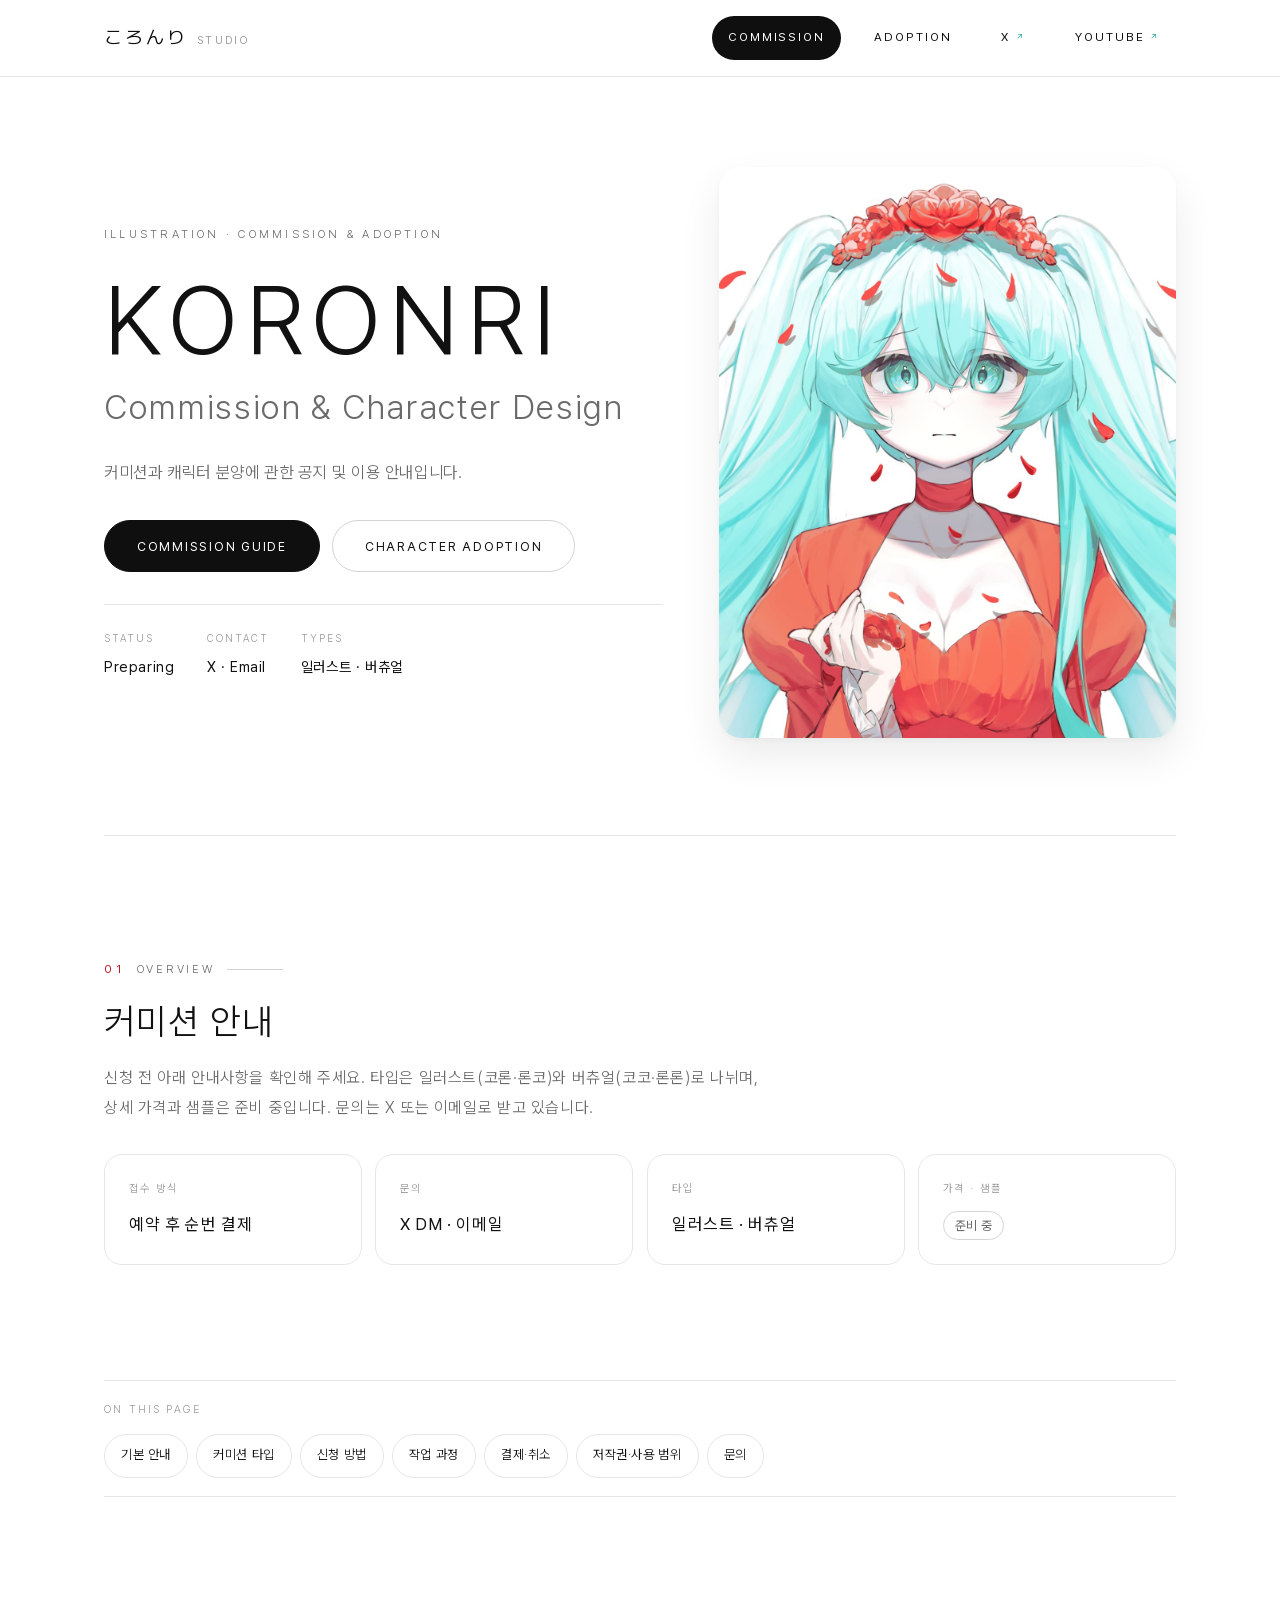
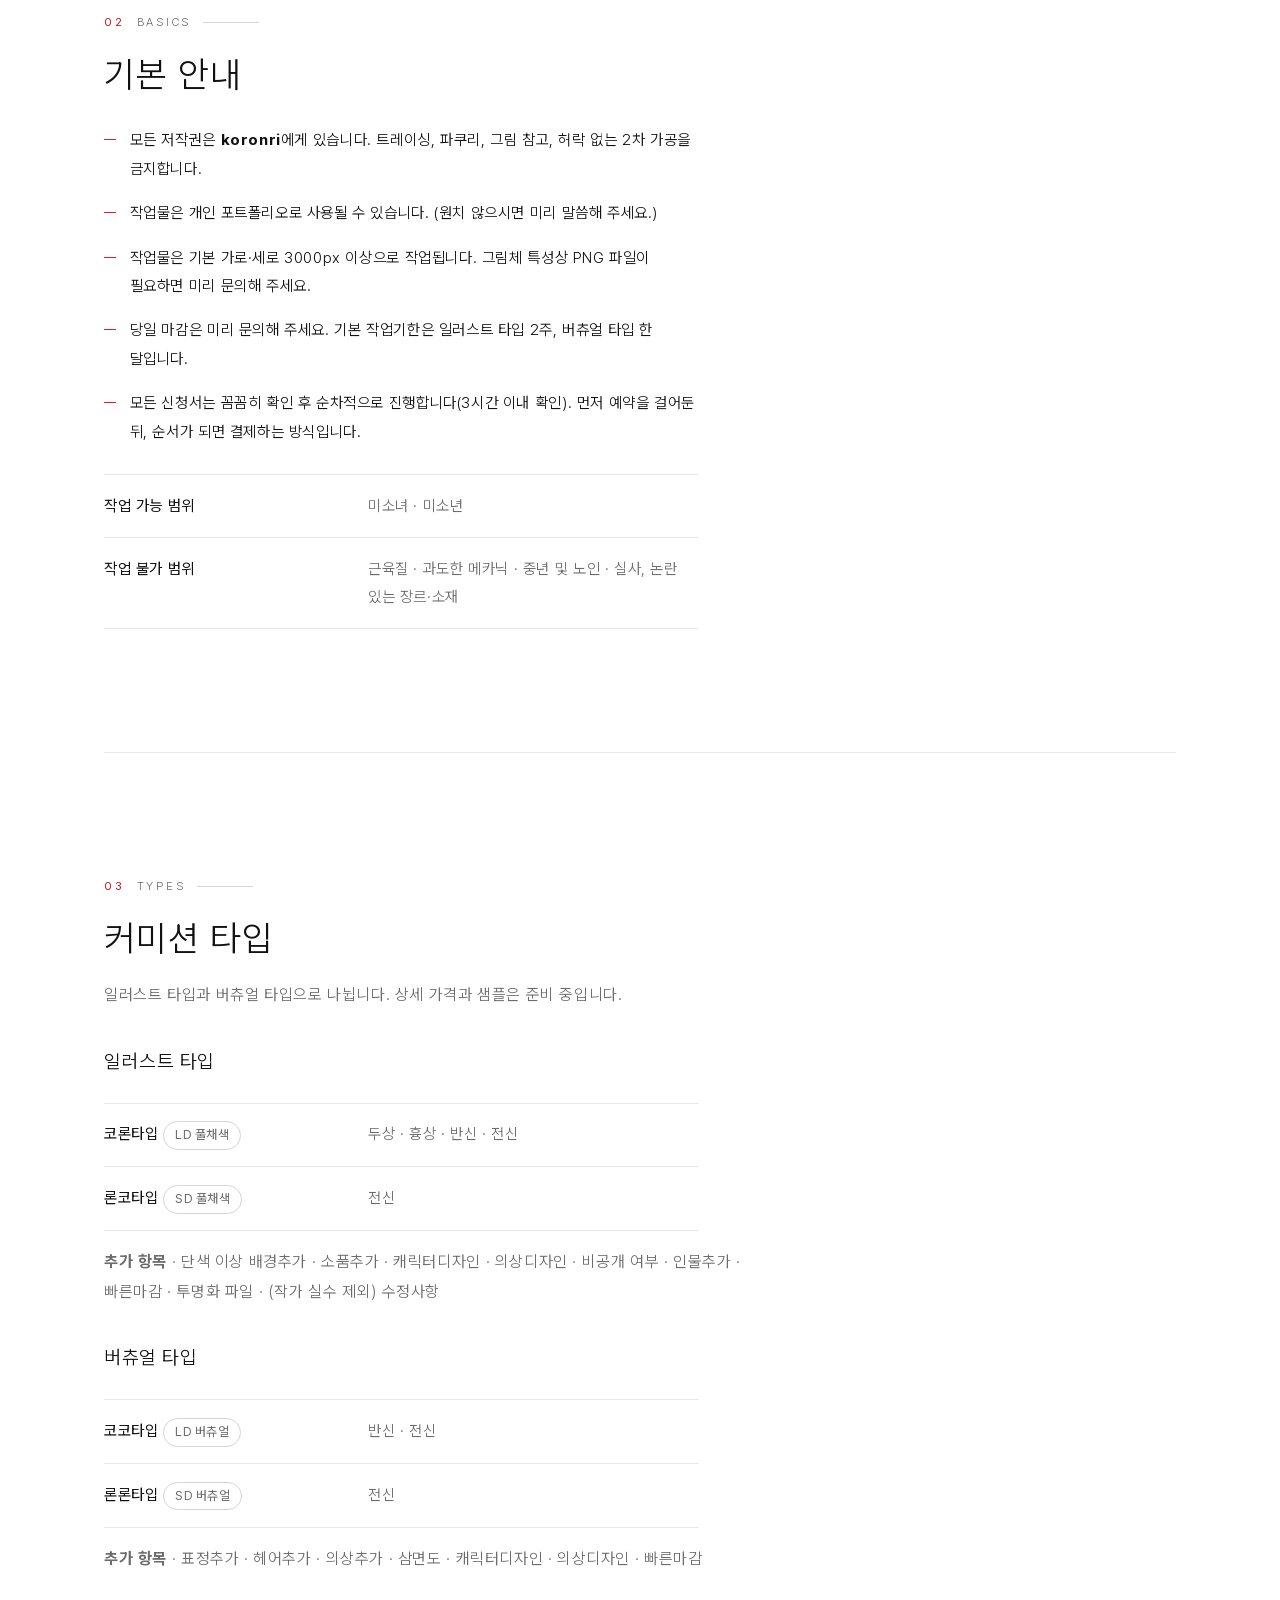
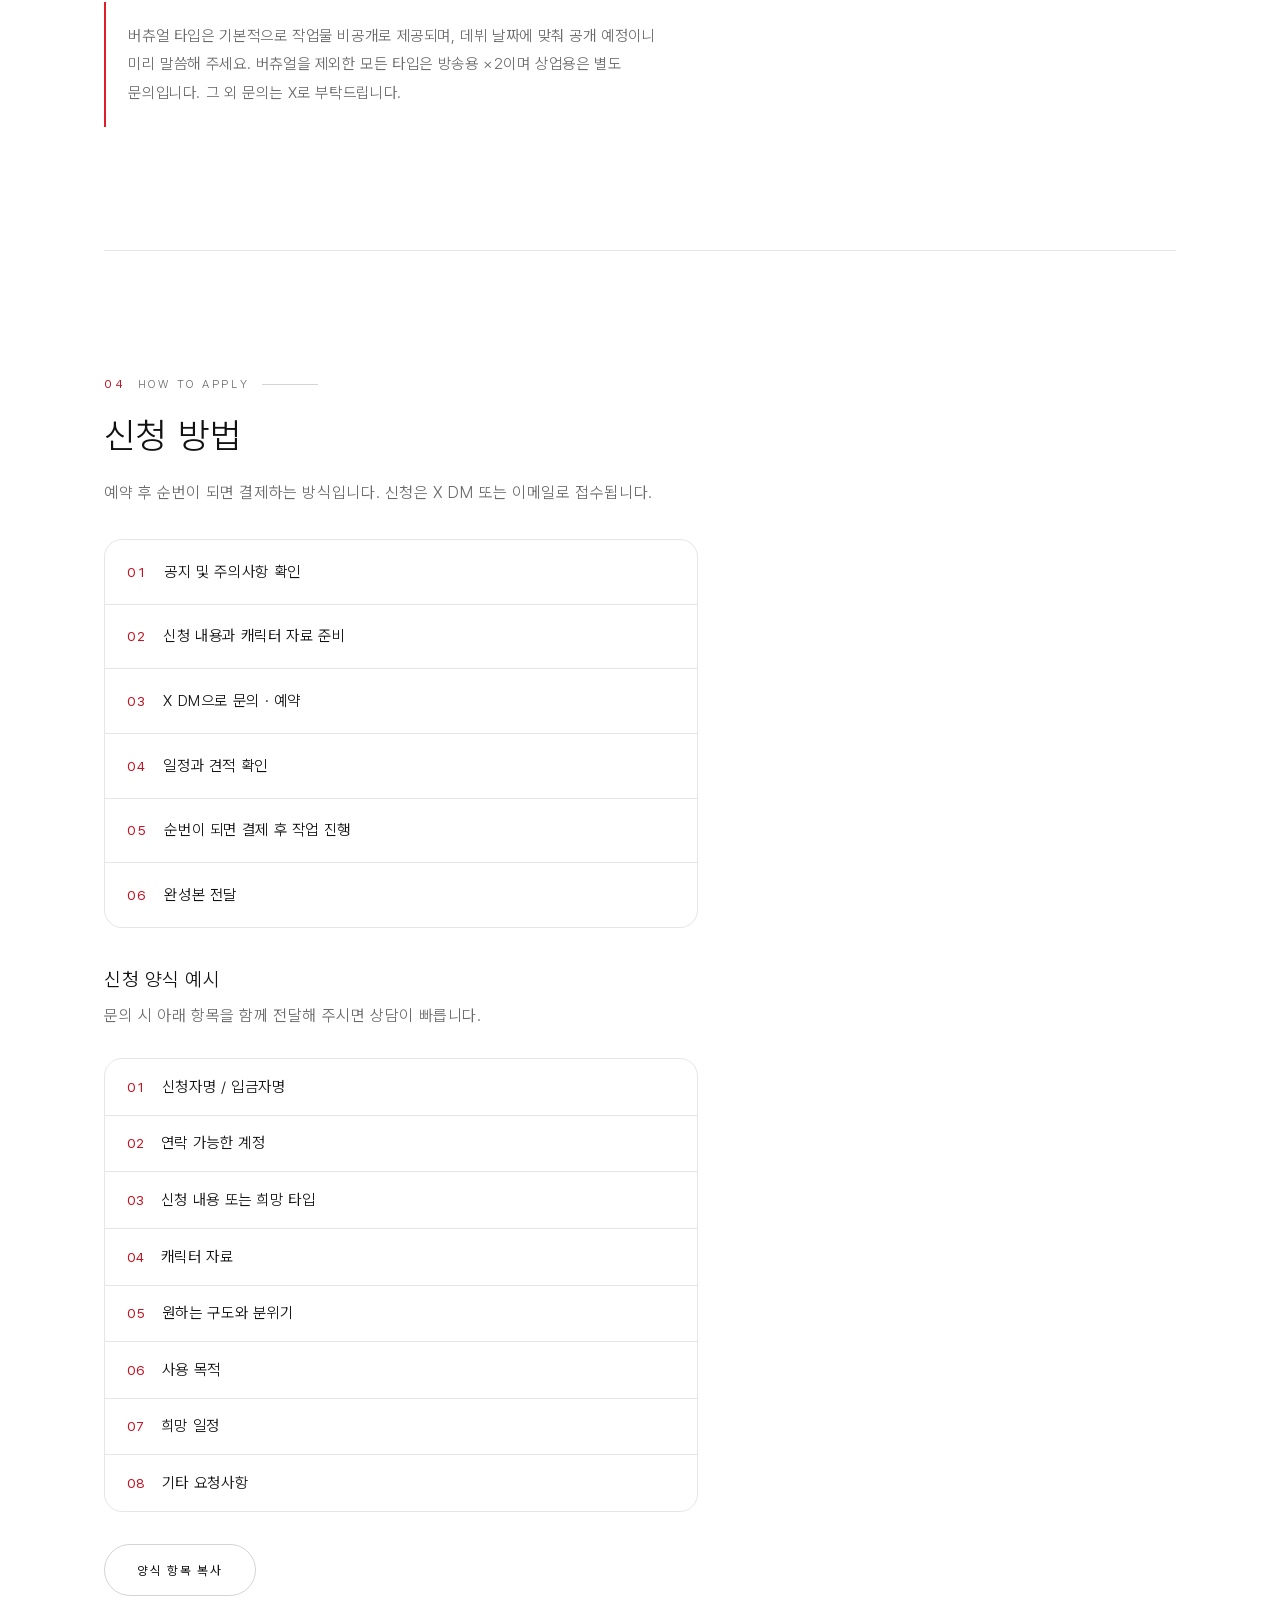
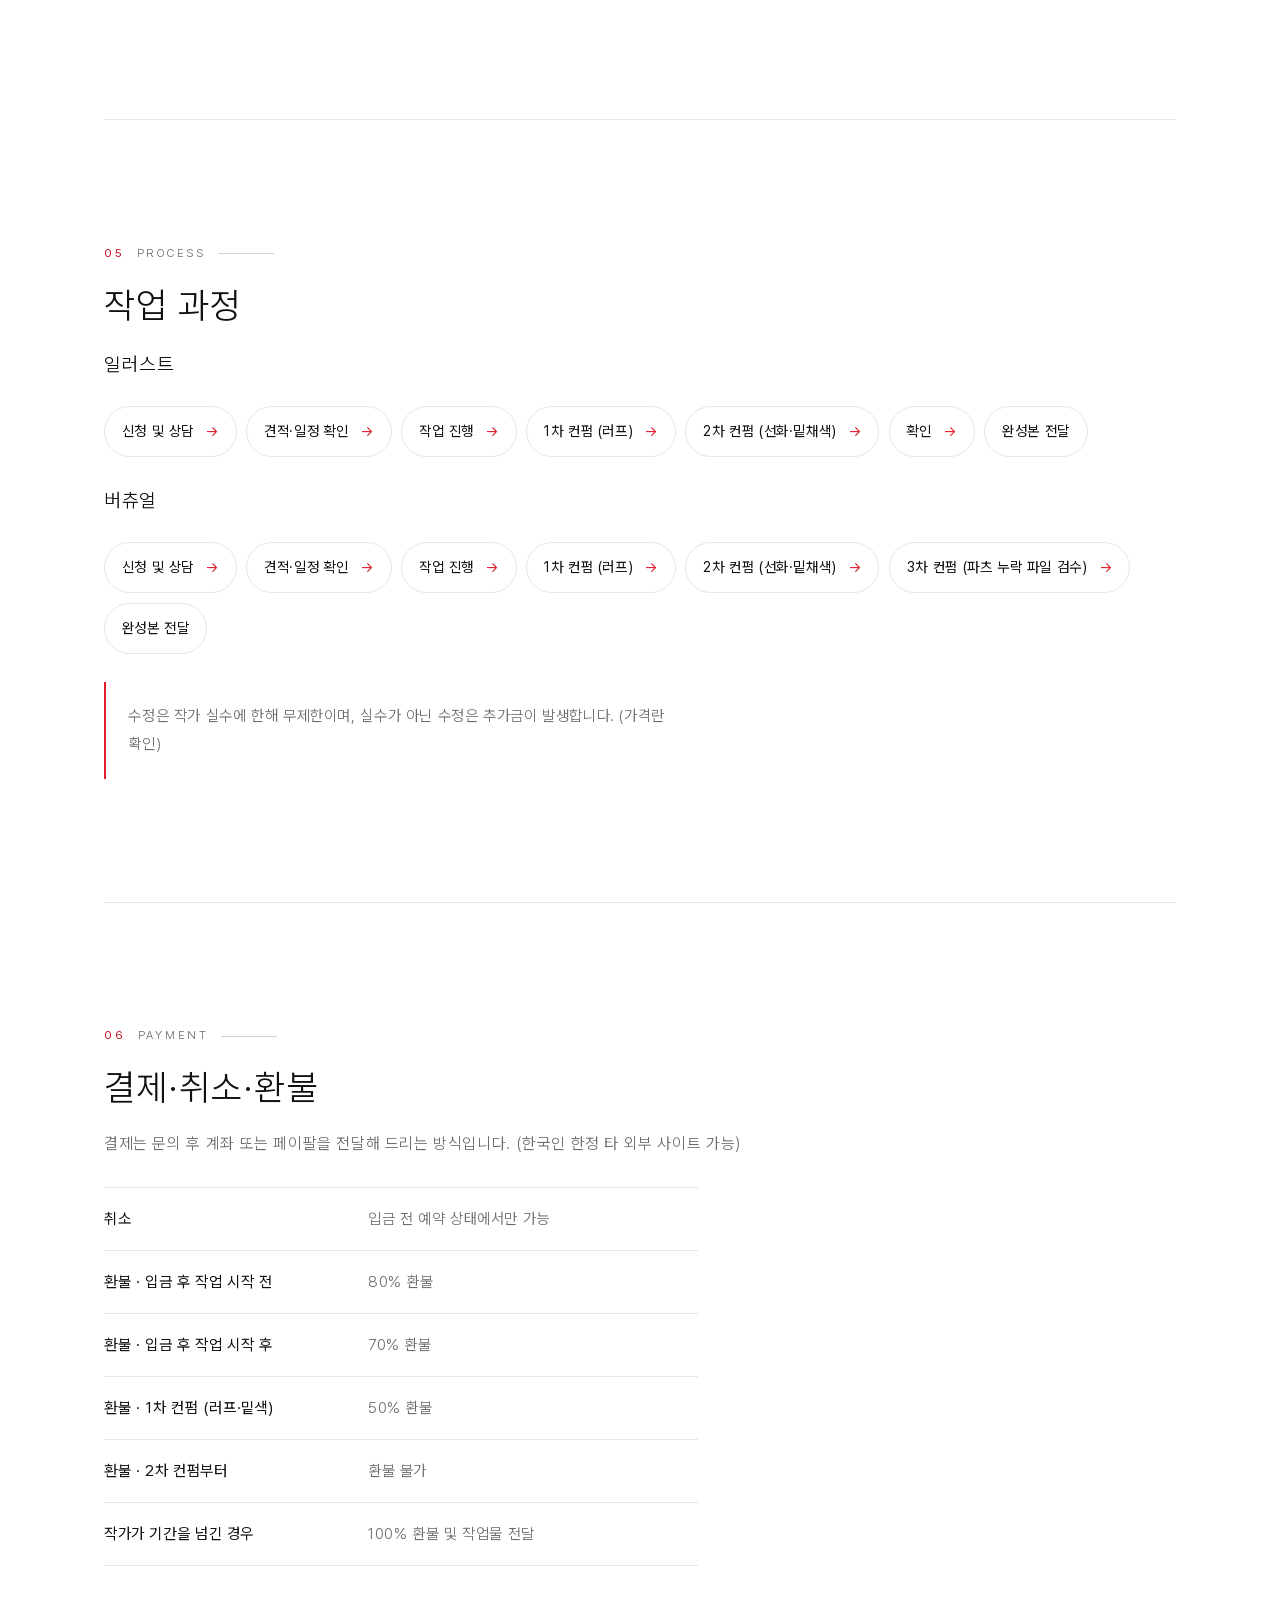
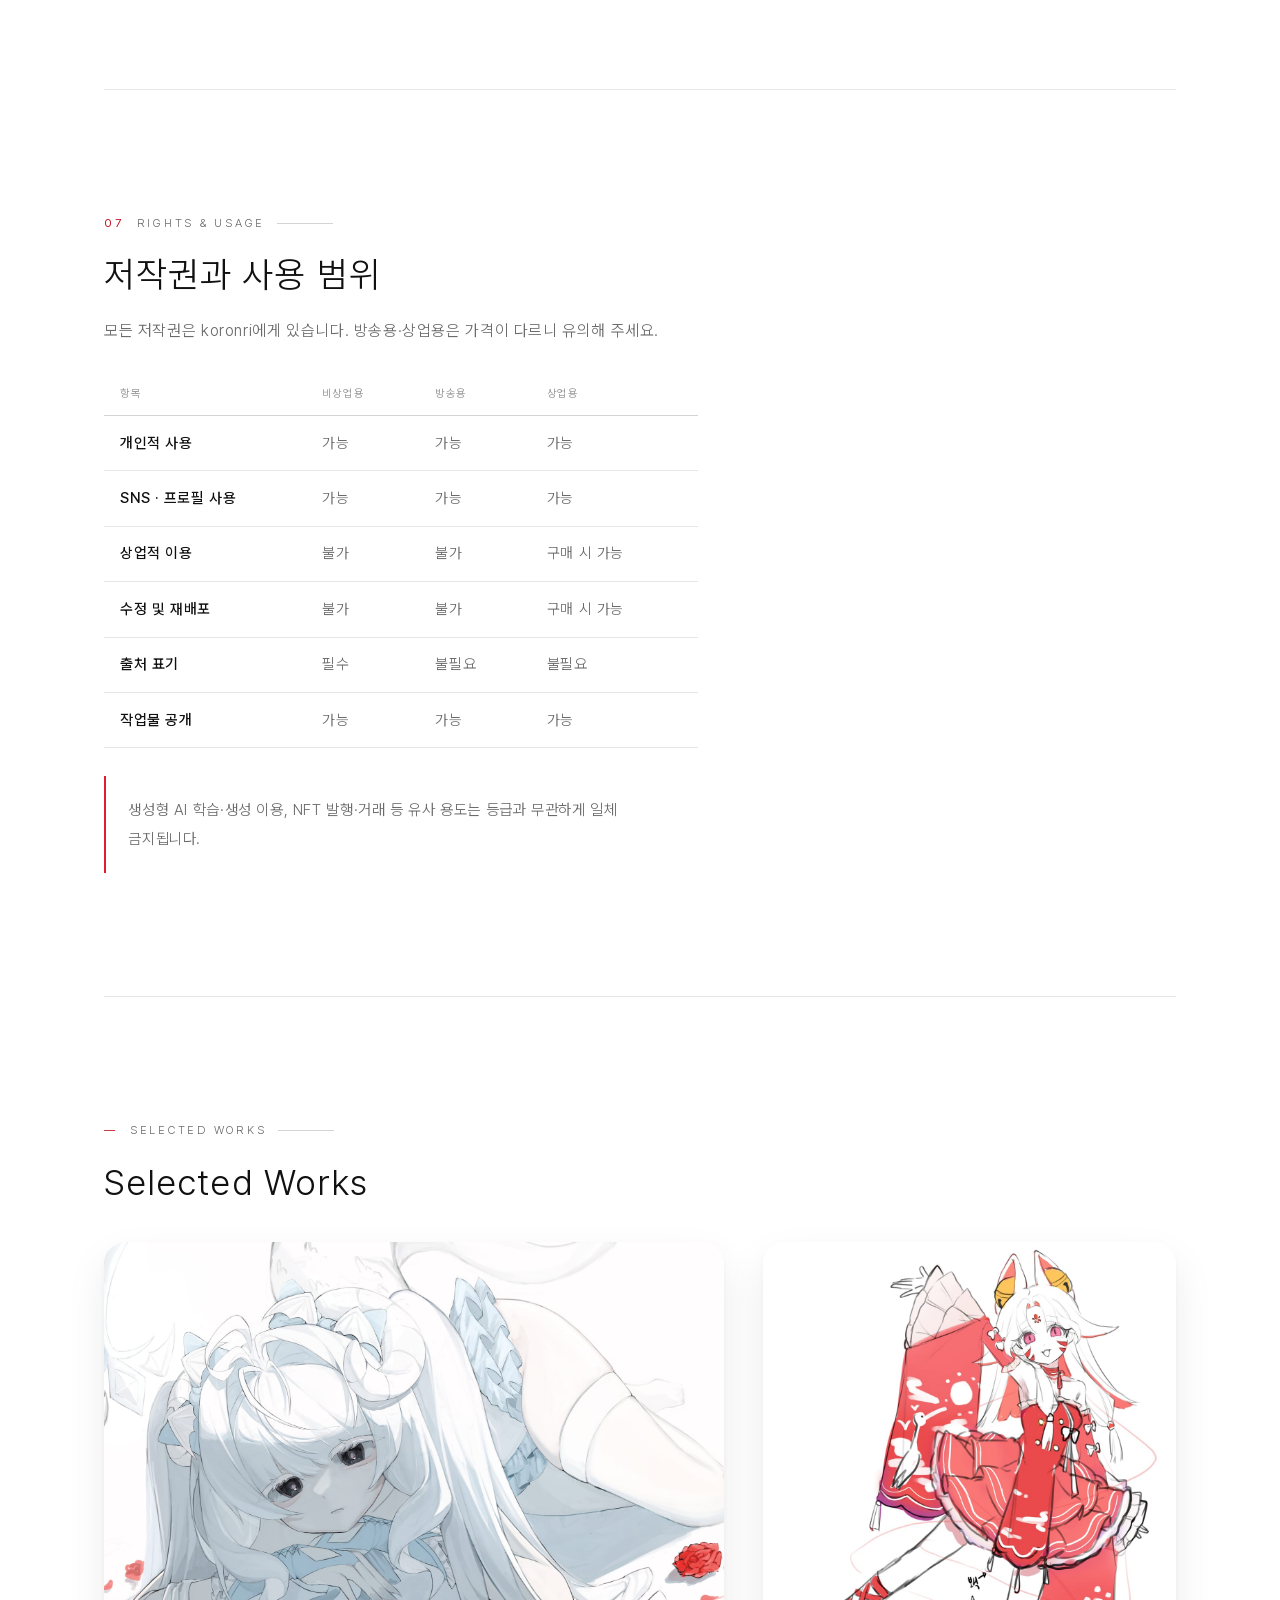
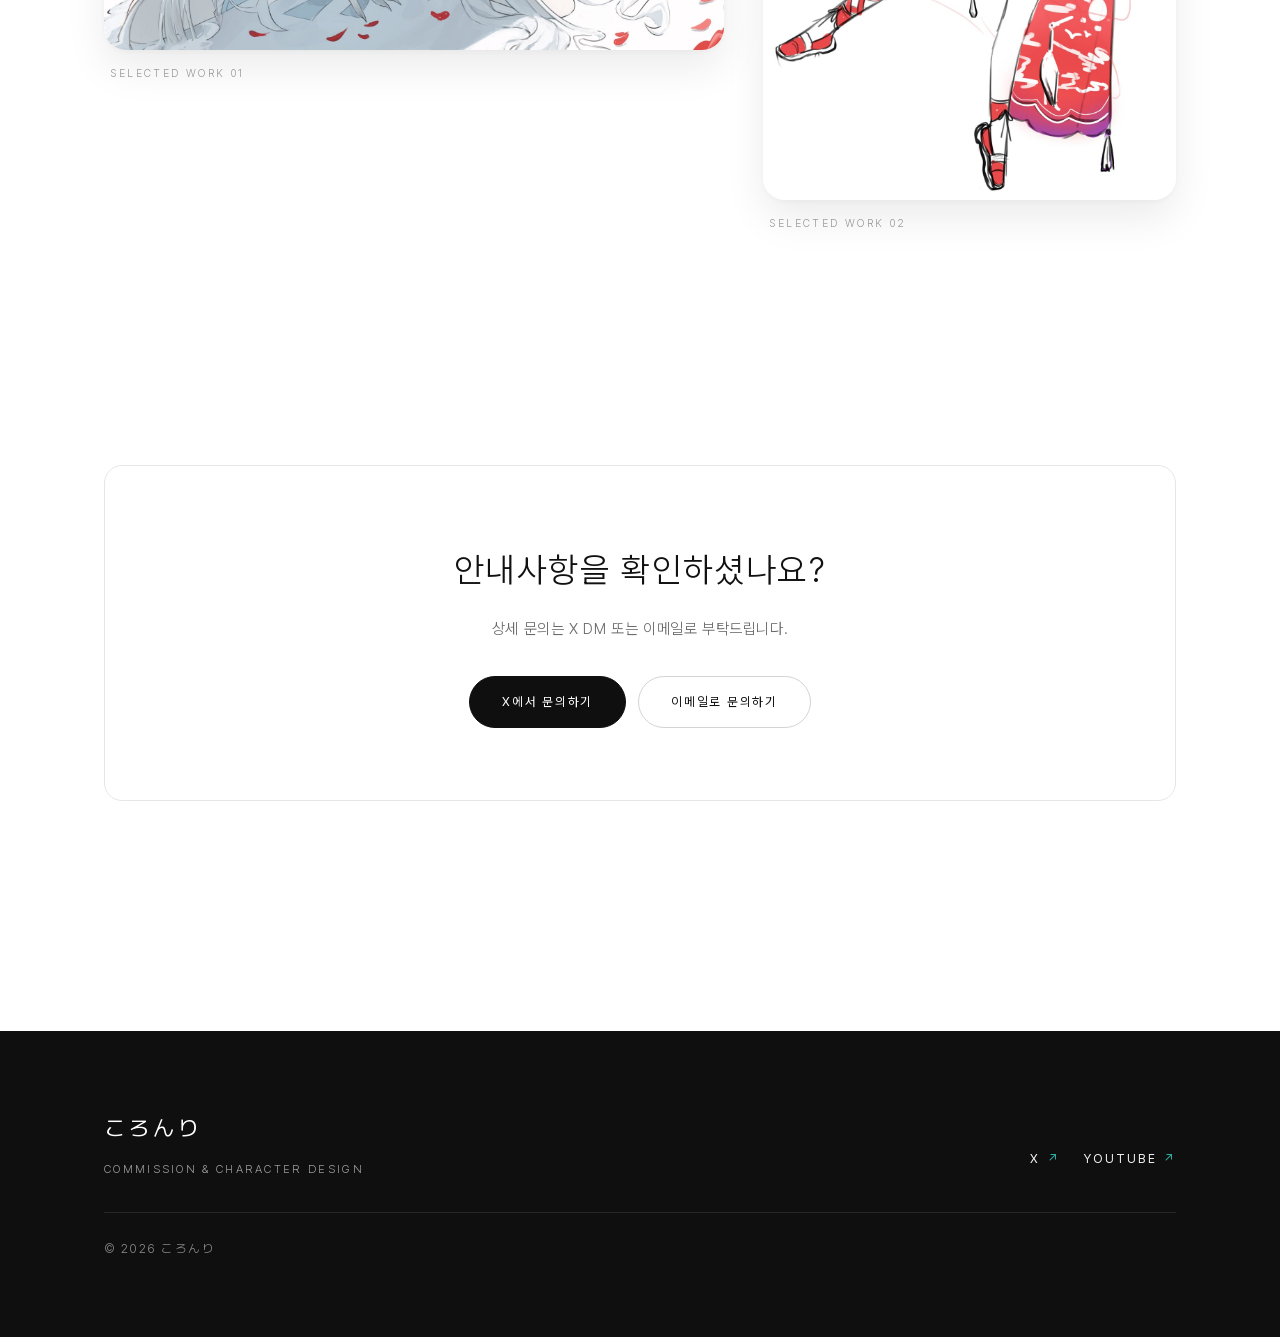
==== index.html @ 63d19782 "feat: UX 업그레이드 (분양 목차·맨위로 버튼·표 hover) - 분양 페이지에 인페이지 목차(TOC) 추가로 커미션과 통일 - 긴 페이지용 '맨 위로' 플로팅 버튼(양쪽) " ====
<!doctype html>
<html lang="ko">
  <head>
    <meta charset="UTF-8" />
    <meta name="viewport" content="width=device-width, initial-scale=1" />
    <title>ころんり — 커미션 안내</title>
    <meta
      name="description"
      content="ころんり의 커미션 공지, 신청 방법 및 주의사항을 안내합니다."
    />

    <!-- Open Graph (배포 도메인 확정 후 절대 URL로 교체 · README 참고) -->
    <meta property="og:type" content="website" />
    <meta property="og:title" content="ころんり — 커미션 안내" />
    <meta
      property="og:description"
      content="ころんり의 커미션 공지, 신청 방법 및 주의사항을 안내합니다."
    />
    <meta property="og:image" content="./images/illustration-13.jpg" />
    <meta name="twitter:card" content="summary_large_image" />

    <!-- 웹폰트 Pretendard는 styles.css에서 자체 호스팅(@font-face)으로 로드 -->
    <!-- JS 활성 시 모바일 드로어 내비 사용 (미동작 시 인라인 메뉴 폴백) -->
    <script>
      document.documentElement.classList.add('nav-js');
    </script>
    <link rel="stylesheet" href="./src/styles.css" />
  </head>
  <body>
    <a class="skip-link" href="#main">본문으로 건너뛰기</a>

    <!-- ================= 헤더 ================= -->
    <header class="site-header">
      <div class="container site-header__inner">
        <a class="brand" href="./index.html"
          >ころんり<span class="brand__tag">Studio</span></a
        >
        <button
          class="nav-toggle"
          type="button"
          aria-expanded="false"
          aria-controls="site-nav"
          aria-label="메뉴 열기"
        >
          <svg width="24" height="24" viewBox="0 0 24 24" fill="none" aria-hidden="true">
            <path d="M4 7h16M4 12h16M4 17h16" stroke="currentColor" stroke-width="1.6" stroke-linecap="round" />
          </svg>
        </button>
        <nav class="site-nav" id="site-nav" aria-label="주요 메뉴">
          <button class="nav-close" type="button" aria-label="메뉴 닫기">
            <svg width="22" height="22" viewBox="0 0 24 24" fill="none" aria-hidden="true">
              <path d="M6 6l12 12M18 6L6 18" stroke="currentColor" stroke-width="1.6" stroke-linecap="round" />
            </svg>
          </button>
          <ul class="site-nav__list">
            <li>
              <a class="site-nav__link" href="./index.html" aria-current="page"
                >Commission</a
              >
            </li>
            <li>
              <a class="site-nav__link" href="./adoption.html">Adoption</a>
            </li>
            <li>
              <a
                class="site-nav__link"
                href="https://x.com/88xoxox88"
                target="_blank"
                rel="noopener noreferrer"
              >
                X<span class="ext" aria-hidden="true">↗</span>
                <span class="visually-hidden">(새 탭으로 열림)</span>
              </a>
            </li>
            <li>
              <a
                class="site-nav__link"
                href="https://www.youtube.com/@qXoX-999p"
                target="_blank"
                rel="noopener noreferrer"
              >
                YouTube<span class="ext" aria-hidden="true">↗</span>
                <span class="visually-hidden">(새 탭으로 열림)</span>
              </a>
            </li>
          </ul>
        </nav>
        <div class="nav-backdrop"></div>
      </div>
    </header>

    <main id="main">
      <!-- ================= 6.1 메인 랜딩 ================= -->
      <section class="landing container" aria-labelledby="landing-title">
        <div class="landing__grid">
          <div class="landing__copy">
            <p class="landing__eyebrow">Illustration · Commission &amp; Adoption</p>
            <h1 class="landing__title" id="landing-title">
              KORONRI
              <span class="sub">Commission &amp; Character Design</span>
            </h1>
            <p class="landing__lead">
              커미션과 캐릭터 분양에 관한 공지 및 이용 안내입니다.
            </p>
            <div class="btn-row">
              <a class="btn btn--primary" href="#basic">Commission Guide</a>
              <a class="btn btn--ghost" href="./adoption.html"
                >Character Adoption</a
              >
            </div>
            <dl class="landing__meta">
              <div>
                <dt>Status</dt>
                <dd>Preparing</dd>
              </div>
              <div>
                <dt>Contact</dt>
                <dd>X · Email</dd>
              </div>
              <div>
                <dt>Types</dt>
                <dd>일러스트 · 버츄얼</dd>
              </div>
            </dl>
          </div>
          <div class="landing__media reveal">
            <img
              src="./images/illustration-13.jpg"
              width="1600"
              height="1436"
              alt="민트색 트윈테일에 붉은 장미 화관과 붉은 드레스를 착용한 캐릭터의 상반신 일러스트"
              fetchpriority="high"
              decoding="async"
            />
          </div>
        </div>
      </section>

      <div class="container"><hr class="divider" /></div>

      <!-- ================= 6.2 페이지 소개 ================= -->
      <section class="section container" aria-labelledby="overview-title">
        <p class="eyebrow"><span class="num">01</span> Overview</p>
        <h2 class="section-title" id="overview-title">커미션 안내</h2>
        <p class="lede measure">
          신청 전 아래 안내사항을 확인해 주세요. 타입은 일러스트(코론·론코)와
          버츄얼(코코·론론)로 나뉘며, 상세 가격과 샘플은 준비 중입니다. 문의는
          X 또는 이메일로 받고 있습니다.
        </p>

        <dl class="info-grid">
          <div class="info-card reveal">
            <dt>접수 방식</dt>
            <dd>예약 후 순번 결제</dd>
          </div>
          <div class="info-card reveal">
            <dt>문의</dt>
            <dd>X DM · 이메일</dd>
          </div>
          <div class="info-card reveal">
            <dt>타입</dt>
            <dd>일러스트 · 버츄얼</dd>
          </div>
          <div class="info-card reveal">
            <dt>가격 · 샘플</dt>
            <dd><span class="pending pending--neutral">준비 중</span></dd>
          </div>
        </dl>
      </section>

      <!-- ================= 6.3 페이지 내 목차 ================= -->
      <nav class="container" aria-label="페이지 내 목차">
        <div class="toc">
          <p class="toc__label">On this page</p>
          <ul class="toc__list">
            <li><a href="#basic">기본 안내</a></li>
            <li><a href="#types">커미션 타입</a></li>
            <li><a href="#apply">신청 방법</a></li>
            <li><a href="#process">작업 과정</a></li>
            <li><a href="#payment">결제·취소</a></li>
            <li><a href="#rights">저작권·사용 범위</a></li>
            <li><a href="#contact">문의</a></li>
          </ul>
        </div>
      </nav>

      <!-- ================= 6.4 기본 안내 ================= -->
      <section
        id="basic"
        class="section container"
        aria-labelledby="basic-title"
      >
        <p class="eyebrow"><span class="num">02</span> Basics</p>
        <h2 class="section-title" id="basic-title">기본 안내</h2>
        <ul class="note-list measure">
          <li>
            모든 저작권은 <strong>koronri</strong>에게 있습니다. 트레이싱, 파쿠리,
            그림 참고, 허락 없는 2차 가공을 금지합니다.
          </li>
          <li>
            작업물은 개인 포트폴리오로 사용될 수 있습니다. (원치 않으시면 미리
            말씀해 주세요.)
          </li>
          <li>
            작업물은 기본 가로·세로 3000px 이상으로 작업됩니다. 그림체 특성상
            PNG 파일이 필요하면 미리 문의해 주세요.
          </li>
          <li>
            당일 마감은 미리 문의해 주세요. 기본 작업기한은 일러스트 타입 2주,
            버츄얼 타입 한 달입니다.
          </li>
          <li>
            모든 신청서는 꼼꼼히 확인 후 순차적으로 진행합니다(3시간 이내 확인).
            먼저 예약을 걸어둔 뒤, 순서가 되면 결제하는 방식입니다.
          </li>
        </ul>

        <dl class="def-list measure">
          <div>
            <dt>작업 가능 범위</dt>
            <dd>미소녀 · 미소년</dd>
          </div>
          <div>
            <dt>작업 불가 범위</dt>
            <dd>
              근육질 · 과도한 메카닉 · 중년 및 노인 · 실사, 논란 있는 장르·소재
            </dd>
          </div>
        </dl>
      </section>

      <div class="container"><hr class="divider" /></div>

      <!-- ================= 6.4b 커미션 타입 ================= -->
      <section
        id="types"
        class="section container"
        aria-labelledby="types-title"
      >
        <p class="eyebrow"><span class="num">03</span> Types</p>
        <h2 class="section-title" id="types-title">커미션 타입</h2>
        <p class="lede measure">
          일러스트 타입과 버츄얼 타입으로 나뉩니다. 상세 가격과 샘플은 준비
          중입니다.
        </p>

        <h3 class="section-title" style="font-size: 1.2rem; margin-top: 2.5rem">
          일러스트 타입
        </h3>
        <dl class="def-list measure">
          <div>
            <dt>코론타입 <span class="pending pending--neutral">LD 풀채색</span></dt>
            <dd>두상 · 흉상 · 반신 · 전신</dd>
          </div>
          <div>
            <dt>론코타입 <span class="pending pending--neutral">SD 풀채색</span></dt>
            <dd>전신</dd>
          </div>
        </dl>
        <p class="lede measure" style="margin-top: 1rem">
          <strong>추가 항목</strong> · 단색 이상 배경추가 · 소품추가 ·
          캐릭터디자인 · 의상디자인 · 비공개 여부 · 인물추가 · 빠른마감 ·
          투명화 파일 · (작가 실수 제외) 수정사항
        </p>

        <h3 class="section-title" style="font-size: 1.2rem; margin-top: 2.5rem">
          버츄얼 타입
        </h3>
        <dl class="def-list measure">
          <div>
            <dt>코코타입 <span class="pending pending--neutral">LD 버츄얼</span></dt>
            <dd>반신 · 전신</dd>
          </div>
          <div>
            <dt>론론타입 <span class="pending pending--neutral">SD 버츄얼</span></dt>
            <dd>전신</dd>
          </div>
        </dl>
        <p class="lede measure" style="margin-top: 1rem">
          <strong>추가 항목</strong> · 표정추가 · 헤어추가 · 의상추가 · 삼면도 ·
          캐릭터디자인 · 의상디자인 · 빠른마감
        </p>

        <p class="callout measure">
          버츄얼 타입은 기본적으로 작업물 비공개로 제공되며, 데뷔 날짜에 맞춰
          공개 예정이니 미리 말씀해 주세요. 버츄얼을 제외한 모든 타입은 방송용
          ×2이며 상업용은 별도 문의입니다. 그 외 문의는 X로 부탁드립니다.
        </p>
      </section>

      <div class="container"><hr class="divider" /></div>

      <!-- ================= 6.5 신청 방법 ================= -->
      <section
        id="apply"
        class="section container"
        aria-labelledby="apply-title"
      >
        <p class="eyebrow"><span class="num">04</span> How to Apply</p>
        <h2 class="section-title" id="apply-title">신청 방법</h2>
        <p class="lede measure">
          예약 후 순번이 되면 결제하는 방식입니다. 신청은 X DM 또는 이메일로
          접수됩니다.
        </p>

        <ol class="steps measure">
          <li><span>공지 및 주의사항 확인</span></li>
          <li><span>신청 내용과 캐릭터 자료 준비</span></li>
          <li><span>X DM으로 문의 · 예약</span></li>
          <li><span>일정과 견적 확인</span></li>
          <li><span>순번이 되면 결제 후 작업 진행</span></li>
          <li><span>완성본 전달</span></li>
        </ol>

        <h3 class="section-title" style="font-size: 1.2rem; margin-top: 2.5rem">
          신청 양식 예시
        </h3>
        <p class="lede measure" style="margin-top: 0.5rem">
          문의 시 아래 항목을 함께 전달해 주시면 상담이 빠릅니다.
        </p>

        <dl class="form-fields measure" id="apply-form">
          <div><dt>01</dt><dd>신청자명 / 입금자명</dd></div>
          <div><dt>02</dt><dd>연락 가능한 계정</dd></div>
          <div><dt>03</dt><dd>신청 내용 또는 희망 타입</dd></div>
          <div><dt>04</dt><dd>캐릭터 자료</dd></div>
          <div><dt>05</dt><dd>원하는 구도와 분위기</dd></div>
          <div><dt>06</dt><dd>사용 목적</dd></div>
          <div><dt>07</dt><dd>희망 일정</dd></div>
          <div><dt>08</dt><dd>기타 요청사항</dd></div>
        </dl>

        <div class="btn-row">
          <button type="button" class="btn btn--ghost" data-copy-form="apply-form">
            양식 항목 복사
          </button>
        </div>
      </section>

      <div class="container"><hr class="divider" /></div>

      <!-- ================= 6.6 작업 과정 ================= -->
      <section
        id="process"
        class="section container"
        aria-labelledby="process-title"
      >
        <p class="eyebrow"><span class="num">05</span> Process</p>
        <h2 class="section-title" id="process-title">작업 과정</h2>

        <h3 class="section-title" style="font-size: 1.2rem; margin-top: 1.5rem">
          일러스트
        </h3>
        <ul class="flow">
          <li>신청 및 상담</li>
          <li>견적·일정 확인</li>
          <li>작업 진행</li>
          <li>1차 컨펌 (러프)</li>
          <li>2차 컨펌 (선화·밑채색)</li>
          <li>확인</li>
          <li>완성본 전달</li>
        </ul>

        <h3 class="section-title" style="font-size: 1.2rem; margin-top: 2rem">
          버츄얼
        </h3>
        <ul class="flow">
          <li>신청 및 상담</li>
          <li>견적·일정 확인</li>
          <li>작업 진행</li>
          <li>1차 컨펌 (러프)</li>
          <li>2차 컨펌 (선화·밑채색)</li>
          <li>3차 컨펌 (파츠 누락 파일 검수)</li>
          <li>완성본 전달</li>
        </ul>

        <p class="callout measure">
          수정은 작가 실수에 한해 무제한이며, 실수가 아닌 수정은 추가금이
          발생합니다. (가격란 확인)
        </p>
      </section>

      <div class="container"><hr class="divider" /></div>

      <!-- ================= 6.7 결제·취소·환불 ================= -->
      <section
        id="payment"
        class="section container"
        aria-labelledby="payment-title"
      >
        <p class="eyebrow"><span class="num">06</span> Payment</p>
        <h2 class="section-title" id="payment-title">결제·취소·환불</h2>
        <p class="lede measure">
          결제는 문의 후 계좌 또는 페이팔을 전달해 드리는 방식입니다. (한국인
          한정 타 외부 사이트 가능)
        </p>

        <dl class="def-list measure">
          <div>
            <dt>취소</dt>
            <dd>입금 전 예약 상태에서만 가능</dd>
          </div>
          <div>
            <dt>환불 · 입금 후 작업 시작 전</dt>
            <dd>80% 환불</dd>
          </div>
          <div>
            <dt>환불 · 입금 후 작업 시작 후</dt>
            <dd>70% 환불</dd>
          </div>
          <div>
            <dt>환불 · 1차 컨펌 (러프·밑색)</dt>
            <dd>50% 환불</dd>
          </div>
          <div>
            <dt>환불 · 2차 컨펌부터</dt>
            <dd>환불 불가</dd>
          </div>
          <div>
            <dt>작가가 기간을 넘긴 경우</dt>
            <dd>100% 환불 및 작업물 전달</dd>
          </div>
        </dl>
      </section>

      <div class="container"><hr class="divider" /></div>

      <!-- ================= 6.8 저작권과 사용 범위 ================= -->
      <section
        id="rights"
        class="section container"
        aria-labelledby="rights-title"
      >
        <p class="eyebrow"><span class="num">07</span> Rights &amp; Usage</p>
        <h2 class="section-title" id="rights-title">저작권과 사용 범위</h2>
        <p class="lede measure">
          모든 저작권은 koronri에게 있습니다. 방송용·상업용은 가격이 다르니
          유의해 주세요.
        </p>

        <div class="usage-table-wrap measure">
          <table class="usage-table">
            <caption class="visually-hidden">
              라이선스 등급별 사용 범위
            </caption>
            <thead>
              <tr>
                <th scope="col">항목</th>
                <th scope="col">비상업용</th>
                <th scope="col">방송용</th>
                <th scope="col">상업용</th>
              </tr>
            </thead>
            <tbody>
              <tr>
                <th scope="row">개인적 사용</th>
                <td data-label="비상업용">가능</td>
                <td data-label="방송용">가능</td>
                <td data-label="상업용">가능</td>
              </tr>
              <tr>
                <th scope="row">SNS · 프로필 사용</th>
                <td data-label="비상업용">가능</td>
                <td data-label="방송용">가능</td>
                <td data-label="상업용">가능</td>
              </tr>
              <tr>
                <th scope="row">상업적 이용</th>
                <td data-label="비상업용">불가</td>
                <td data-label="방송용">불가</td>
                <td data-label="상업용">구매 시 가능</td>
              </tr>
              <tr>
                <th scope="row">수정 및 재배포</th>
                <td data-label="비상업용">불가</td>
                <td data-label="방송용">불가</td>
                <td data-label="상업용">구매 시 가능</td>
              </tr>
              <tr>
                <th scope="row">출처 표기</th>
                <td data-label="비상업용">필수</td>
                <td data-label="방송용">불필요</td>
                <td data-label="상업용">불필요</td>
              </tr>
              <tr>
                <th scope="row">작업물 공개</th>
                <td data-label="비상업용">가능</td>
                <td data-label="방송용">가능</td>
                <td data-label="상업용">가능</td>
              </tr>
            </tbody>
          </table>
        </div>

        <p class="callout measure">
          생성형 AI 학습·생성 이용, NFT 발행·거래 등 유사 용도는 등급과 무관하게
          일체 금지됩니다.
        </p>
      </section>

      <div class="container"><hr class="divider" /></div>

      <!-- ================= 6.9 작품 영역 ================= -->
      <section class="section container" aria-labelledby="works-title">
        <p class="eyebrow"><span class="num">—</span> Selected Works</p>
        <h2 class="section-title" id="works-title">Selected Works</h2>

        <div class="works works--editorial">
          <figure class="work reveal">
            <span class="work__frame">
              <img
                src="./images/illustration-12.jpg"
                width="1800"
                height="1183"
                alt="흰 머리 캐릭터가 붉은 장미 곁에 엎드려 있는 가로 구도의 일러스트"
                loading="lazy"
                decoding="async"
              />
            </span>
            <figcaption>Selected work 01</figcaption>
          </figure>
          <figure class="work reveal">
            <span class="work__frame">
              <img
                src="./images/illustration-14.jpg"
                width="1186"
                height="1600"
                alt="흰 머리에 여우 귀를 가진 캐릭터가 붉은 전통풍 의상을 입고 서 있는 전신 일러스트"
                loading="lazy"
                decoding="async"
              />
            </span>
            <figcaption>Selected work 02</figcaption>
          </figure>
        </div>
      </section>

      <!-- ================= 6.10 최종 문의 CTA ================= -->
      <section
        id="contact"
        class="section container"
        aria-labelledby="contact-title"
      >
        <div class="cta reveal">
          <h2 id="contact-title">안내사항을 확인하셨나요?</h2>
          <p>상세 문의는 X DM 또는 이메일로 부탁드립니다.</p>
          <div class="btn-row">
            <a
              class="btn btn--primary"
              href="https://x.com/88xoxox88"
              target="_blank"
              rel="noopener noreferrer"
            >
              X에서 문의하기
              <span class="visually-hidden">(새 탭으로 열림)</span>
            </a>
            <a class="btn btn--ghost" href="mailto:koronri091091@gmail.com">
              이메일로 문의하기
            </a>
          </div>
        </div>
      </section>
    </main>

    <!-- ================= 푸터 ================= -->
    <footer class="site-footer">
      <div class="container site-footer__grid">
        <div>
          <p class="site-footer__brand">ころんり</p>
          <p class="site-footer__tag">Commission &amp; Character Design</p>
        </div>
        <div class="site-footer__links">
          <a
            href="https://x.com/88xoxox88"
            target="_blank"
            rel="noopener noreferrer"
            >X<span aria-hidden="true">↗</span
            ><span class="visually-hidden">(새 탭으로 열림)</span></a
          >
          <a
            href="https://www.youtube.com/@qXoX-999p"
            target="_blank"
            rel="noopener noreferrer"
            >YouTube<span aria-hidden="true">↗</span
            ><span class="visually-hidden">(새 탭으로 열림)</span></a
          >
        </div>
      </div>
      <div class="container" style="margin-top: 1.5rem">
        <p class="site-footer__copy">© 2026 ころんり</p>
      </div>
    </footer>

    <button class="to-top" type="button" aria-label="맨 위로 이동">
      <svg width="20" height="20" viewBox="0 0 24 24" fill="none" aria-hidden="true">
        <path d="M12 19V5M6 11l6-6 6 6" stroke="currentColor" stroke-width="1.6" stroke-linecap="round" stroke-linejoin="round" />
      </svg>
    </button>

    <!-- 선택적 향상만 담당하는 인라인 스크립트(진입 리빌 + 신청 양식 복사).
         인라인 classic 스크립트라 서버 없이 file://로 열어도 동작하고, 빌드에도 그대로 남는다.
         JS가 없거나 오류가 나도 내비게이션과 모든 공지 내용은 그대로 사용 가능하다. -->
    <script>
      // ---------- 맨 위로 버튼 ----------
      (function initToTop() {
        try {
          var btn = document.querySelector('.to-top');
          if (!btn) return;
          var reduce =
            window.matchMedia &&
            window.matchMedia('(prefers-reduced-motion: reduce)').matches;
          function onScroll() {
            if (window.scrollY > 600) btn.classList.add('is-visible');
            else btn.classList.remove('is-visible');
          }
          window.addEventListener('scroll', onScroll, { passive: true });
          onScroll();
          btn.addEventListener('click', function () {
            window.scrollTo({ top: 0, behavior: reduce ? 'auto' : 'smooth' });
          });
        } catch (e) {}
      })();

      // ---------- 모바일 사이드 드로어 내비 ----------
      (function initNav() {
        try {
          var toggle = document.querySelector('.nav-toggle');
          var nav = document.getElementById('site-nav');
          var backdrop = document.querySelector('.nav-backdrop');
          var closeBtn = nav ? nav.querySelector('.nav-close') : null;
          if (!toggle || !nav) return;

          function isOpen() {
            return nav.classList.contains('is-open');
          }
          function focusables() {
            return nav.querySelectorAll('a[href], button:not([disabled])');
          }
          function open() {
            nav.classList.add('is-open');
            if (backdrop) backdrop.classList.add('is-open');
            toggle.setAttribute('aria-expanded', 'true');
            document.body.style.overflow = 'hidden';
            (closeBtn || nav.querySelector('a')).focus();
          }
          function close(returnFocus) {
            nav.classList.remove('is-open');
            if (backdrop) backdrop.classList.remove('is-open');
            toggle.setAttribute('aria-expanded', 'false');
            document.body.style.overflow = '';
            if (returnFocus !== false) toggle.focus();
          }

          toggle.addEventListener('click', function () {
            isOpen() ? close() : open();
          });
          if (closeBtn) closeBtn.addEventListener('click', function () { close(); });
          if (backdrop) backdrop.addEventListener('click', function () { close(); });
          nav.querySelectorAll('.site-nav__link').forEach(function (a) {
            a.addEventListener('click', function () { close(false); });
          });

          document.addEventListener('keydown', function (e) {
            if (!isOpen()) return;
            if (e.key === 'Escape') { close(); return; }
            if (e.key === 'Tab') {
              var f = focusables();
              if (!f.length) return;
              var first = f[0], last = f[f.length - 1];
              if (e.shiftKey && document.activeElement === first) { e.preventDefault(); last.focus(); }
              else if (!e.shiftKey && document.activeElement === last) { e.preventDefault(); first.focus(); }
            }
          });

          window.addEventListener('resize', function () {
            if (window.innerWidth >= 768 && isOpen()) close(false);
          });
        } catch (err) {
          /* 실패해도 데스크톱/노-JS 인라인 내비는 정상 동작 */
        }
      })();

      // ---------- 진입 리빌(스크롤 페이드업) ----------
      (function initReveal() {
        try {
          var reduce =
            window.matchMedia &&
            window.matchMedia('(prefers-reduced-motion: reduce)').matches;
          var targets = document.querySelectorAll('.reveal');
          if (!targets.length || reduce || !('IntersectionObserver' in window)) {
            return; // reveal-on을 추가하지 않으므로 내용은 그대로 보인다.
          }
          var root = document.documentElement;
          root.classList.add('reveal-on');

          var show = function (el) {
            el.classList.add('is-visible');
          };
          var io = new IntersectionObserver(
            function (entries, obs) {
              entries.forEach(function (e) {
                if (e.isIntersecting) {
                  show(e.target);
                  obs.unobserve(e.target);
                }
              });
            },
            { rootMargin: '0px 0px -10% 0px', threshold: 0.08 }
          );
          targets.forEach(function (el) {
            io.observe(el);
          });

          // 안전망: 최상단 리빌 요소는 로드 시 항상 화면 안에 있다. 그것이 일정 시간 뒤에도
          // 드러나지 않았다면 관찰자가 동작하지 않는 환경이므로, reveal-on을 제거해 기본(보임)
          // 상태로 되돌린다. 내용이 숨겨진 채로 남지 않게 하는 최종 안전장치다.
          setTimeout(function () {
            if (targets[0] && !targets[0].classList.contains('is-visible')) {
              root.classList.remove('reveal-on');
            }
          }, 1600);
        } catch (err) {
          try {
            document.documentElement.classList.remove('reveal-on');
          } catch (e2) {}
        }
      })();

      // ---------- 신청 양식 복사 버튼 ----------
      (function initCopyForm() {
        try {
          var btn = document.querySelector('[data-copy-form]');
          if (!btn) return;

          var sourceId = btn.getAttribute('data-copy-form');
          var source = sourceId ? document.getElementById(sourceId) : null;
          if (!source) return;

          // 정의 목록(dt/dd)에서 복사용 평문 생성
          function buildText() {
            var rows = source.querySelectorAll(':scope > div');
            var lines = [];
            rows.forEach(function (row) {
              var dt = row.querySelector('dt');
              var label = dt ? dt.textContent.replace(/\s+/g, ' ').trim() : '';
              if (label) lines.push(label + ':');
            });
            return lines.join('\n');
          }

          var defaultLabel = btn.textContent;
          var resetTimer = null;

          function flash(message) {
            btn.textContent = message;
            if (resetTimer) clearTimeout(resetTimer);
            resetTimer = setTimeout(function () {
              btn.textContent = defaultLabel;
            }, 2200);
          }

          // 안전한 fallback: 임시 textarea 선택 후 execCommand, 그마저 실패하면 안내만.
          function fallbackCopy(text) {
            var ta = document.createElement('textarea');
            ta.value = text;
            ta.setAttribute('readonly', '');
            ta.style.position = 'fixed';
            ta.style.top = '-1000px';
            ta.style.opacity = '0';
            document.body.appendChild(ta);
            ta.select();
            var ok = false;
            try {
              ok = document.execCommand('copy');
            } catch (e) {
              ok = false;
            }
            document.body.removeChild(ta);
            return ok;
          }

          btn.addEventListener('click', async function () {
            var text = buildText();
            if (!text) {
              flash('복사할 내용이 없습니다');
              return;
            }
            try {
              if (navigator.clipboard && window.isSecureContext) {
                await navigator.clipboard.writeText(text);
                flash('양식을 복사했습니다');
              } else if (fallbackCopy(text)) {
                flash('양식을 복사했습니다');
              } else {
                flash('직접 선택해 복사해 주세요');
              }
            } catch (e) {
              if (fallbackCopy(text)) {
                flash('양식을 복사했습니다');
              } else {
                flash('직접 선택해 복사해 주세요');
              }
            }
          });
        } catch (err) {
          console.warn('[copy-form] 초기화 실패, 복사 기능만 비활성화합니다.', err);
        }
      })();
    </script>
  </body>
</html>
---- src/styles.css ----
/* =========================================================================
   ころんり STUDIO — 공통 스타일 (업그레이드: 클린 에디토리얼)
   방향: 화이트 기반 스튜디오 룩북 · 넓은 여백 · 얇은 헤어라인 · 근검정/로즈 절제 포인트
   구조: 토큰 → reset → 유틸 → 헤더/푸터 → 컴포넌트 → 페이지별 → 반응형 → 모션
   ========================================================================= */

/* ---------- 0. 웹폰트 (자체 호스팅 · 교차 출처/CORB 이슈 없음) ---------- */
@font-face {
  font-family: "Pretendard Variable";
  font-weight: 45 920;
  font-style: normal;
  font-display: swap;
  src: url("../fonts/PretendardVariable.woff2") format("woff2-variations");
}

/* ---------- 1. 디자인 토큰 ---------- */
:root {
  /* 팔레트: 흰색 · 검정 · 빨강 · 민트 (그 외 색상은 사용하지 않음).
     중간 톤은 검정/흰색을 섞은 무채색 회색으로만 처리한다. */
  --color-bg: #ffffff; /* 흰색 배경 */
  --color-surface: #ffffff;
  --color-ink: #0f0f0f; /* 검정 (다크 밴드·주버튼) */
  --color-text: #111111;
  --color-muted: #6b6b6b; /* 무채색 회색 */
  --color-faint: #9b9b9b; /* 더 옅은 무채색 */
  --color-line: #e6e6e6; /* 헤어라인 */
  --color-line-strong: #d4d4d4;
  --color-accent: #e11d29; /* 빨강 */
  --color-accent-dark: #c1121f; /* 진한 빨강 (텍스트/링크, 명도 대비 확보) */
  --color-mint: #2fb3a6; /* 민트 (아주 작은 보조 강조 전용) */

  --color-accent-soft: rgba(225, 29, 41, 0.08);
  --color-surface-2: #f7f7f7; /* 이미지 배경용 옅은 무채색 */
  --focus-ring: 2px solid var(--color-accent-dark);

  --font-sans:
    "Pretendard Variable", "Pretendard", "Noto Sans KR", "Noto Sans JP",
    "Apple SD Gothic Neo", "Malgun Gothic", system-ui, sans-serif;

  --maxw: 1200px;
  --measure: 66ch;

  --pad-x: clamp(1.25rem, 5vw, 4.5rem);
  --section-y: clamp(4rem, 9vw, 7.5rem);

  --radius-btn: 999px; /* 알약형 버튼 */
  --radius-card: 18px; /* 부드럽게 둥근 카드 */
  --radius-media: 22px; /* 이미지용 큰 라운드 */
  --border: 1px solid var(--color-line);

  /* 은은한 그림자 (강한 drop shadow 금지 · 이미지 카드 부양감용) */
  --shadow-media:
    0 2px 6px rgba(17, 17, 17, 0.04), 0 18px 40px rgba(17, 17, 17, 0.08);

  --dur: 240ms;
  --ease: cubic-bezier(0.16, 1, 0.3, 1);
}

/* ---------- 2. reset ---------- */
*,
*::before,
*::after {
  box-sizing: border-box;
}

html {
  -webkit-text-size-adjust: 100%;
  scroll-behavior: smooth;
  scroll-padding-top: 6rem;
}

body {
  margin: 0;
  background: var(--color-bg);
  color: var(--color-text);
  font-family: var(--font-sans);
  font-size: clamp(0.96rem, 1.15vw, 1.05rem);
  font-weight: 300;
  line-height: 1.85;
  letter-spacing: 0.04em;
  -webkit-font-smoothing: antialiased;
  text-rendering: optimizeLegibility;
  overflow-x: hidden;
}

h1,
h2,
h3,
h4,
p,
figure,
ul,
ol,
dl,
dd {
  margin: 0;
}

img {
  max-width: 100%;
  height: auto;
  display: block;
}

a {
  color: var(--color-accent-dark);
  text-underline-offset: 0.22em;
  text-decoration-thickness: 1px;
  transition: color var(--dur) var(--ease);
}

a:hover {
  color: var(--color-accent);
}

ul,
ol {
  padding: 0;
  list-style: none;
}

button {
  font: inherit;
  color: inherit;
}

p,
li,
dd,
dt,
h1,
h2,
h3 {
  overflow-wrap: break-word;
  word-break: keep-all;
}

/* ---------- 3. 접근성 ---------- */
.skip-link {
  position: absolute;
  left: 1rem;
  top: -4rem;
  z-index: 100;
  background: var(--color-ink);
  color: #fff;
  padding: 0.7rem 1.1rem;
  border-radius: var(--radius-btn);
  transition: top var(--dur) var(--ease);
}

.skip-link:focus {
  top: 1rem;
  color: #fff;
}

:focus-visible {
  outline: var(--focus-ring);
  outline-offset: 3px;
  border-radius: 2px;
}

:focus:not(:focus-visible) {
  outline: none;
}

.visually-hidden {
  position: absolute !important;
  width: 1px;
  height: 1px;
  padding: 0;
  margin: -1px;
  overflow: hidden;
  clip: rect(0, 0, 0, 0);
  white-space: nowrap;
  border: 0;
}

/* ---------- 4. 레이아웃 유틸 ---------- */
.container {
  width: 100%;
  max-width: var(--maxw);
  margin-inline: auto;
  padding-inline: var(--pad-x);
}

.section {
  padding-block: var(--section-y);
}

.section--tight {
  padding-block: clamp(2.5rem, 5vw, 4rem);
}

.divider {
  border: 0;
  border-top: var(--border);
}

.measure {
  max-width: var(--measure);
}

/* 마이크로 라벨 (섹션 인덱스) */
.eyebrow {
  display: flex;
  align-items: center;
  gap: 0.75rem;
  font-size: 0.72rem;
  letter-spacing: 0.24em;
  text-transform: uppercase;
  color: var(--color-muted);
  margin-bottom: 1.15rem;
}

.eyebrow .num {
  color: var(--color-accent-dark);
  font-weight: 400;
  font-variant-numeric: tabular-nums;
}

/* 인덱스 뒤 짧은 헤어라인 */
.eyebrow::after {
  content: "";
  flex: 0 0 auto;
  width: clamp(1.5rem, 6vw, 3.5rem);
  height: 1px;
  background: var(--color-line-strong);
}

.section-title {
  font-size: clamp(1.5rem, 2.8vw, 2.35rem);
  line-height: 1.3;
  letter-spacing: 0.03em;
  font-weight: 300;
}

.lede {
  color: var(--color-muted);
  margin-top: 1.1rem;
  font-size: clamp(1rem, 1.25vw, 1.1rem);
}

/* ---------- 5. 헤더 ---------- */
.site-header {
  position: sticky;
  top: 0;
  z-index: 50;
  /* 불투명 배경: backdrop-filter는 fixed 드로어의 컨테이닝 블록을 만들어
     드로어가 헤더 높이에 갇히므로 사용하지 않는다. */
  background: var(--color-bg);
  border-bottom: var(--border);
}

.site-header__inner {
  display: flex;
  flex-wrap: wrap;
  align-items: center;
  justify-content: space-between;
  gap: 0.35rem 1.5rem;
  padding-block: 1rem;
}

.brand {
  display: inline-flex;
  align-items: baseline;
  gap: 0.55rem;
  font-size: 1.2rem;
  font-weight: 400;
  letter-spacing: 0.16em;
  color: var(--color-ink);
  text-decoration: none;
  white-space: nowrap;
}

.brand:hover {
  color: var(--color-ink);
}

.brand__tag {
  font-size: 0.66rem;
  font-weight: 400;
  letter-spacing: 0.22em;
  text-transform: uppercase;
  color: var(--color-faint);
}

.site-nav {
  min-width: 0;
}

.site-nav__list {
  display: flex;
  flex-wrap: wrap;
  align-items: center;
  gap: 0.35rem 1.1rem;
}

.site-nav__link {
  display: inline-flex;
  align-items: center;
  gap: 0.35rem;
  min-height: 44px;
  padding: 0.4rem 1rem;
  font-size: 0.74rem;
  font-weight: 400;
  letter-spacing: 0.16em;
  text-transform: uppercase;
  text-decoration: none;
  color: var(--color-text);
  border-radius: 999px; /* 알약형 내비 링크 */
  transition:
    background var(--dur) var(--ease),
    color var(--dur) var(--ease);
}

.site-nav__link:hover {
  background: var(--color-surface-2);
  color: var(--color-accent-dark);
}

/* 현재 페이지 — 채워진 알약 (OKAYU식 하이라이트) */
.site-nav__link[aria-current="page"] {
  background: var(--color-ink);
  color: #fff;
}

.site-nav__link .ext {
  font-size: 0.72em;
  color: var(--color-mint); /* 외부 링크 표식 — 민트 보조 강조 */
}

/* ---------- 5.3 모바일 사이드 드로어 내비 ----------
   기본(데스크톱/노-JS)은 인라인 메뉴. JS가 켜지면(html.nav-js) 모바일에서만
   햄버거 + 오른쪽 드로어로 전환한다. JS 미동작 시엔 인라인 메뉴가 그대로 노출된다. */
.nav-toggle,
.nav-close {
  display: none;
}

.nav-backdrop {
  display: none;
}

@media (max-width: 47.99em) {
  :root.nav-js .nav-toggle {
    display: inline-flex;
    align-items: center;
    justify-content: center;
    width: 44px;
    height: 44px;
    padding: 0;
    border: none;
    background: transparent;
    color: var(--color-ink);
    border-radius: 999px;
    cursor: pointer;
    transition: background var(--dur) var(--ease);
  }

  :root.nav-js .nav-toggle:hover {
    background: var(--color-surface-2);
  }

  /* 드로어 패널 */
  :root.nav-js .site-nav {
    position: fixed;
    top: 0;
    right: 0;
    bottom: 0;
    width: min(82vw, 300px);
    background: var(--color-surface);
    box-shadow: -12px 0 55px rgba(17, 17, 17, 0.16);
    padding: 4.75rem 1.15rem 2rem;
    transform: translateX(100%);
    transition: transform 340ms var(--ease);
    z-index: 60;
    overflow-y: auto;
  }

  :root.nav-js .site-nav.is-open {
    transform: translateX(0);
  }

  :root.nav-js .site-nav__list {
    flex-direction: column;
    flex-wrap: nowrap;
    align-items: stretch;
    gap: 0.15rem;
  }

  :root.nav-js .site-nav__link {
    width: 100%;
    justify-content: flex-start;
    min-height: 52px;
    padding: 0.7rem 1.1rem;
    font-size: 0.82rem;
    border-radius: 12px;
  }

  :root.nav-js .site-nav__link[aria-current="page"] {
    background: var(--color-ink);
    color: #fff;
  }

  :root.nav-js .nav-close {
    display: inline-flex;
    align-items: center;
    justify-content: center;
    position: absolute;
    top: 1.1rem;
    right: 1.1rem;
    width: 40px;
    height: 40px;
    padding: 0;
    border: none;
    background: transparent;
    color: var(--color-ink);
    border-radius: 999px;
    cursor: pointer;
    transition: background var(--dur) var(--ease);
  }

  :root.nav-js .nav-close:hover {
    background: var(--color-surface-2);
  }

  /* 배경 오버레이 */
  :root.nav-js .nav-backdrop {
    display: block;
    position: fixed;
    inset: 0;
    background: rgba(17, 17, 17, 0.42);
    opacity: 0;
    visibility: hidden;
    transition:
      opacity 340ms var(--ease),
      visibility 340ms var(--ease);
    z-index: 55;
  }

  :root.nav-js .nav-backdrop.is-open {
    opacity: 1;
    visibility: visible;
  }
}

/* ---------- 6. 버튼 ---------- */
.btn {
  display: inline-flex;
  align-items: center;
  justify-content: center;
  gap: 0.55rem;
  min-height: 52px;
  padding: 0.85rem 2rem;
  font-size: 0.78rem;
  font-weight: 400;
  letter-spacing: 0.14em;
  text-transform: uppercase;
  text-decoration: none;
  border-radius: var(--radius-btn);
  border: 1px solid var(--color-ink);
  background: transparent;
  color: var(--color-ink);
  cursor: pointer;
  transition:
    background var(--dur) var(--ease),
    color var(--dur) var(--ease),
    border-color var(--dur) var(--ease);
}

.btn:hover {
  background: var(--color-ink);
  color: #fff;
}

.btn--primary {
  background: var(--color-ink);
  border-color: var(--color-ink);
  color: #fff;
}

.btn--primary:hover {
  background: var(--color-accent-dark);
  border-color: var(--color-accent-dark);
  color: #fff;
}

.btn--ghost {
  border-color: var(--color-line-strong);
  color: var(--color-text);
}

.btn--ghost:hover {
  background: transparent;
  color: var(--color-accent-dark);
  border-color: var(--color-accent);
}

.btn-row {
  display: flex;
  flex-wrap: wrap;
  gap: 0.75rem;
  margin-top: 2rem;
}

/* ---------- 7. 상태 라벨 ---------- */
.status {
  display: inline-flex;
  align-items: center;
  gap: 0.5rem;
  padding: 0.3rem 0.75rem;
  font-size: 0.68rem;
  font-weight: 400;
  letter-spacing: 0.18em;
  text-transform: uppercase;
  border-radius: 999px;
  border: 1px solid var(--color-accent);
  color: var(--color-accent-dark);
  background: var(--color-accent-soft);
}

.status::before {
  content: "";
  width: 6px;
  height: 6px;
  border-radius: 50%;
  background: var(--color-accent);
}

.status--muted {
  border-color: var(--color-line-strong);
  color: var(--color-muted);
  background: transparent;
}

.status--muted::before {
  background: var(--color-muted);
}

/* ---------- 8. 정보 카드 (개별 라운드 카드) ---------- */
.info-grid {
  display: grid;
  grid-template-columns: 1fr;
  gap: 0.85rem;
  margin-top: 2rem;
}

.info-card {
  background: var(--color-surface);
  border: var(--border);
  border-radius: var(--radius-card);
  padding: 1.5rem 1.5rem;
}

.info-card dt {
  font-size: 0.68rem;
  letter-spacing: 0.18em;
  text-transform: uppercase;
  color: var(--color-faint);
  margin-bottom: 0.6rem;
}

.info-card dd {
  font-size: 1.05rem;
  font-weight: 400;
}

/* ---------- 9. 정의 목록(정책 항목) ---------- */
.def-list {
  margin-top: 1.75rem;
  border-top: var(--border);
}

.def-list > div {
  display: grid;
  grid-template-columns: 1fr;
  gap: 0.35rem 1.5rem;
  padding: 1.05rem 0;
  border-bottom: var(--border);
}

.def-list dt {
  font-weight: 400;
}

.def-list dd {
  color: var(--color-muted);
}

.pending {
  display: inline-block;
  font-size: 0.8rem;
  letter-spacing: 0.02em;
  color: var(--color-accent-dark);
  border: 1px solid var(--color-accent);
  border-radius: 999px;
  padding: 0.1rem 0.7rem;
  white-space: nowrap;
}

.pending--neutral {
  color: var(--color-muted);
  border-color: var(--color-line-strong);
}

.note-list {
  margin-top: 1.75rem;
  display: grid;
  gap: 1rem;
}

.note-list li {
  position: relative;
  padding-left: 1.6rem;
}

.note-list li::before {
  content: "";
  position: absolute;
  left: 0;
  top: 0.85em;
  width: 0.75rem;
  height: 1px;
  background: var(--color-accent);
}

.callout {
  margin-top: 1.75rem;
  padding: 1.25rem 1.4rem;
  border-left: 2px solid var(--color-accent);
  background: var(--color-surface);
  border-radius: 0 var(--radius-card) var(--radius-card) 0;
  color: var(--color-muted);
}

/* ---------- 9b. 사용 범위 비교 표 (비상업·방송·상업) ---------- */
/* 데스크톱: 일반 표 · 모바일: 항목별 카드로 자동 전환 */
.usage-table-wrap {
  margin-top: 1.75rem;
  overflow-x: auto;
}

.usage-table {
  width: 100%;
  border-collapse: collapse;
  font-size: 0.92rem;
}

.usage-table thead th {
  text-align: left;
  padding: 0.65rem 1rem;
  font-size: 0.68rem;
  letter-spacing: 0.14em;
  text-transform: uppercase;
  color: var(--color-faint);
  font-weight: 400;
  border-bottom: 1px solid var(--color-line-strong);
  white-space: nowrap;
}

.usage-table thead th:first-child {
  width: 34%;
}

.usage-table tbody th {
  text-align: left;
  font-weight: 500;
  color: var(--color-text);
  padding: 0.85rem 1rem;
  vertical-align: top;
  border-bottom: 1px solid var(--color-line);
}

.usage-table tbody td {
  padding: 0.85rem 1rem;
  color: var(--color-muted);
  vertical-align: top;
  border-bottom: 1px solid var(--color-line);
}

/* 데스크톱: 행 hover 강조 */
@media (hover: hover) and (min-width: 48em) {
  .usage-table tbody tr {
    transition: background var(--dur) var(--ease);
  }
  .usage-table tbody tr:hover {
    background: var(--color-surface-2);
  }
}

@media (max-width: 47.99em) {
  .usage-table-wrap {
    overflow-x: visible;
  }

  /* thead는 시각적으로 숨기고(스크린리더용 유지) 각 행을 카드로 */
  .usage-table thead {
    position: absolute;
    width: 1px;
    height: 1px;
    overflow: hidden;
    clip: rect(0 0 0 0);
    white-space: nowrap;
  }

  .usage-table,
  .usage-table tbody,
  .usage-table tr,
  .usage-table th,
  .usage-table td {
    display: block;
  }

  .usage-table tr {
    border: var(--border);
    border-radius: var(--radius-card);
    padding: 0.35rem 0.35rem 0.55rem;
    margin-bottom: 0.85rem;
  }

  .usage-table tbody th {
    border-bottom: var(--border);
    padding: 0.7rem 0.85rem;
    margin-bottom: 0.35rem;
    font-weight: 600;
  }

  .usage-table tbody td {
    border: none;
    display: flex;
    justify-content: space-between;
    align-items: baseline;
    gap: 1.25rem;
    padding: 0.4rem 0.85rem;
    text-align: right;
  }

  .usage-table tbody td::before {
    content: attr(data-label);
    color: var(--color-faint);
    font-size: 0.7rem;
    letter-spacing: 0.1em;
    text-transform: uppercase;
    text-align: left;
    flex: 0 0 auto;
  }
}

/* ---------- 10. 목차(TOC) ---------- */
.toc {
  border-block: var(--border);
  padding-block: 1.15rem;
}

.toc__label {
  font-size: 0.68rem;
  letter-spacing: 0.2em;
  text-transform: uppercase;
  color: var(--color-faint);
  margin-bottom: 0.85rem;
}

.toc__list {
  display: flex;
  flex-wrap: wrap;
  gap: 0.4rem 0.5rem;
}

.toc__list a {
  display: inline-flex;
  align-items: center;
  min-height: 44px;
  padding: 0.4rem 1rem;
  font-size: 0.82rem;
  text-decoration: none;
  color: var(--color-text);
  border: var(--border);
  border-radius: 999px;
  background: var(--color-surface);
  white-space: nowrap;
  transition:
    border-color var(--dur) var(--ease),
    color var(--dur) var(--ease);
}

.toc__list a:hover {
  border-color: var(--color-accent);
  color: var(--color-accent-dark);
}

/* ---------- 11. 절차 단계 ---------- */
.steps {
  counter-reset: step;
  margin-top: 2rem;
  display: grid;
  gap: 1px;
  background: var(--color-line);
  border: var(--border);
  border-radius: var(--radius-card);
  overflow: hidden;
}

.steps li {
  counter-increment: step;
  display: grid;
  grid-template-columns: auto 1fr;
  align-items: baseline;
  gap: 1.1rem;
  padding: 1.1rem 1.35rem;
  background: var(--color-surface);
}

.steps li::before {
  content: counter(step, decimal-leading-zero);
  font-variant-numeric: tabular-nums;
  font-weight: 400;
  color: var(--color-accent-dark);
  font-size: 0.85rem;
  letter-spacing: 0.08em;
}

/* 과정 흐름(파이프라인) */
.flow {
  margin-top: 1.75rem;
  display: flex;
  flex-wrap: wrap;
  gap: 0.6rem;
}

.flow li {
  display: flex;
  align-items: center;
  gap: 0.7rem;
  padding: 0.7rem 1.05rem;
  border: var(--border);
  border-radius: 999px;
  background: var(--color-surface);
  font-weight: 400;
  font-size: 0.9rem;
}

.flow li:not(:last-child)::after {
  content: "→";
  color: var(--color-accent);
}

/* ---------- 12. 신청 양식 ---------- */
.form-fields {
  margin-top: 1.75rem;
  display: grid;
  grid-template-columns: 1fr;
  gap: 0;
  border: var(--border);
  border-radius: var(--radius-card);
  background: var(--color-surface);
  overflow: hidden;
}

.form-fields > div {
  display: flex;
  gap: 1rem;
  align-items: baseline;
  padding: 0.85rem 1.35rem;
  border-bottom: var(--border);
}

.form-fields > div:last-child {
  border-bottom: 0;
}

.form-fields dt {
  flex: 0 0 auto;
  color: var(--color-accent-dark);
  font-weight: 400;
  font-variant-numeric: tabular-nums;
  font-size: 0.85rem;
}

.form-fields dd {
  color: var(--color-text);
}

/* ---------- 13. 작품 영역 ---------- */
.works {
  display: grid;
  grid-template-columns: 1fr;
  gap: 1.75rem;
  margin-top: 2.25rem;
}

.work {
  margin: 0;
}

/* 이미지 자체가 카드 — 하드 보더 대신 은은한 그림자 + 큰 라운드로 갤러리처럼 */
.work__frame {
  display: block;
  width: 100%;
  max-height: 80vh;
  overflow: hidden;
  border-radius: var(--radius-media);
  background: var(--color-surface);
  box-shadow: var(--shadow-media);
}

.work__frame img {
  width: 100%;
  height: 100%;
  max-height: 80vh;
  object-fit: contain;
  transition: transform 700ms var(--ease);
}

@media (hover: hover) {
  .work:hover .work__frame img {
    transform: scale(1.02);
  }
}

/* 캡션은 박스 밖 미니멀 라벨로 */
.work figcaption {
  padding: 0.9rem 0.4rem 0;
  font-size: 0.68rem;
  letter-spacing: 0.22em;
  text-transform: uppercase;
  color: var(--color-faint);
}

/* ---------- 14. 랜딩(hero) ---------- */
.landing {
  padding-block: clamp(3rem, 7vw, 6rem);
}

.landing__grid {
  display: grid;
  grid-template-columns: 1fr;
  gap: clamp(2rem, 5vw, 3.5rem);
  align-items: center;
}

.landing__eyebrow {
  font-size: 0.72rem;
  letter-spacing: 0.28em;
  text-transform: uppercase;
  color: var(--color-muted);
  margin-bottom: 1.5rem;
}

.landing__title {
  font-size: clamp(2.8rem, 7.6vw, 6.2rem);
  line-height: 1.02;
  letter-spacing: 0.08em;
  font-weight: 300;
}

.landing__title .sub {
  display: block;
  font-size: clamp(1.2rem, 2.7vw, 2.1rem);
  line-height: 1.25;
  font-weight: 300;
  color: var(--color-muted);
  letter-spacing: 0.05em;
  margin-top: 0.55em;
}

.landing__lead {
  margin-top: 1.75rem;
  max-width: 40ch;
  color: var(--color-muted);
  font-size: clamp(1rem, 1.3vw, 1.12rem);
}

/* 히어로 메타 라인 */
.landing__meta {
  display: flex;
  flex-wrap: wrap;
  gap: 0.5rem 2rem;
  margin-top: 2rem;
  padding-top: 1.5rem;
  border-top: var(--border);
}

.landing__meta > div {
  display: flex;
  flex-direction: column;
  gap: 0.35rem;
}

.landing__meta dt {
  font-size: 0.64rem;
  letter-spacing: 0.2em;
  text-transform: uppercase;
  color: var(--color-faint);
}

.landing__meta dd {
  font-size: 0.9rem;
  font-weight: 400;
}

.landing__media {
  position: relative;
  border-radius: var(--radius-media);
  overflow: hidden;
  background: var(--color-surface);
  box-shadow: var(--shadow-media);
  aspect-ratio: 4 / 5;
}

.landing__media img {
  width: 100%;
  height: 100%;
  object-fit: cover;
  object-position: 50% 18%;
}

/* ---------- 15. CTA ---------- */
.cta {
  text-align: center;
  border: var(--border);
  border-radius: var(--radius-card);
  background: var(--color-surface);
  padding: clamp(2.5rem, 6vw, 4.5rem) clamp(1.25rem, 4vw, 3rem);
}

.cta h2 {
  font-size: clamp(1.5rem, 3vw, 2.15rem);
  font-weight: 300;
  letter-spacing: 0.04em;
}

.cta p {
  color: var(--color-muted);
  margin-top: 0.85rem;
}

.cta .btn-row {
  justify-content: center;
}

/* ---------- 16. 분양(adoption) 대표 비주얼 ---------- */
.adopt-hero {
  padding-block: clamp(3rem, 7vw, 6rem);
}

.adopt-hero__grid {
  display: grid;
  grid-template-columns: 1fr;
  gap: clamp(2rem, 5vw, 3.5rem);
  align-items: center;
}

.adopt-hero__media {
  border-radius: var(--radius-media);
  overflow: hidden;
  background: var(--color-surface);
  box-shadow: var(--shadow-media);
}

.adopt-hero__media img {
  width: 100%;
  height: auto;
  object-fit: contain;
}

.adopt-hero__title {
  font-size: clamp(2.1rem, 5vw, 4.25rem);
  line-height: 1.1;
  letter-spacing: 0.06em;
  font-weight: 300;
}

.adopt-hero__title .kr {
  display: block;
  font-size: clamp(1.1rem, 2.4vw, 1.75rem);
  margin-top: 0.55em;
  font-weight: 300;
  color: var(--color-muted);
  letter-spacing: 0.05em;
}

/* 세로 보조 작품 */
.aux-work {
  margin: 2.25rem 0 0;
  display: grid;
  grid-template-columns: 1fr;
  gap: 1.5rem;
  align-items: center;
}

/* 레이아웃만 담당 — 실제 프레임(그림자·라운드)은 내부 .work__frame이 처리 */
.aux-work__media {
  max-width: 420px;
  margin-inline: auto;
}

.aux-work__media img {
  width: 100%;
  height: auto;
  max-height: 80vh;
  object-fit: contain;
}

/* 페이지 최상단 제목 블록 */
.page-head {
  padding-top: clamp(2rem, 5vw, 3.5rem);
}

.page-head__title {
  font-size: clamp(2.1rem, 5vw, 4.25rem);
  line-height: 1.12;
  letter-spacing: 0.06em;
  font-weight: 300;
}

/* ---------- 17. 푸터 (다크 밴드) ---------- */
.site-footer {
  margin-top: var(--section-y);
  background: var(--color-ink);
  color: #f2f2f2;
  padding-block: clamp(3rem, 6vw, 5rem);
}

.site-footer__grid {
  display: grid;
  gap: 1.75rem;
}

.site-footer__brand {
  font-size: 1.4rem;
  font-weight: 400;
  letter-spacing: 0.16em;
  color: #fff;
}

.site-footer__tag {
  color: #9b9b9b;
  font-size: 0.72rem;
  letter-spacing: 0.2em;
  text-transform: uppercase;
  margin-top: 0.6rem;
}

.site-footer__links {
  display: flex;
  flex-wrap: wrap;
  gap: 0.5rem 1.5rem;
}

.site-footer__links a {
  min-height: 44px;
  display: inline-flex;
  align-items: center;
  gap: 0.4rem;
  text-decoration: none;
  color: #f2f2f2;
  font-weight: 400;
  font-size: 0.78rem;
  letter-spacing: 0.16em;
  text-transform: uppercase;
}

.site-footer__links a:hover {
  color: var(--color-accent);
}

/* 외부 링크 표식(↗) — 민트 보조 강조 */
.site-footer__links a span[aria-hidden="true"] {
  color: var(--color-mint);
}

.site-footer__copy {
  color: #8a8a8a;
  font-size: 0.78rem;
  letter-spacing: 0.12em;
  margin-top: 2rem;
  padding-top: 1.5rem;
  border-top: 1px solid rgba(255, 255, 255, 0.1);
}

/* ---------- 18. 반응형 ---------- */
@media (min-width: 40em) {
  .info-grid {
    grid-template-columns: repeat(2, 1fr);
  }

  .def-list > div {
    grid-template-columns: 15rem 1fr;
    align-items: baseline;
  }

  .site-footer__grid {
    grid-template-columns: 1fr auto;
    align-items: end;
  }
}

@media (min-width: 56em) {
  .info-grid {
    grid-template-columns: repeat(4, 1fr);
  }

  .landing__grid {
    grid-template-columns: 1.1fr 0.9fr;
  }

  .adopt-hero__grid {
    grid-template-columns: 1fr 1fr;
  }

  .works--editorial {
    grid-template-columns: 1.5fr 1fr;
    align-items: start;
    gap: clamp(1.75rem, 3vw, 2.75rem);
  }

  .aux-work {
    grid-template-columns: 1fr 1.15fr;
  }

  .aux-work__media {
    margin: 0;
    max-width: none;
  }
}

@media (min-width: 75em) {
  .toc--sticky {
    position: sticky;
    top: 5.5rem;
  }
}

/* ---------- 19. 진입 리빌(스크롤 페이드업) ---------- */
/* 스크롤로 뷰포트에 들어올 때 부드럽게 페이드업하는 에디토리얼 연출.
   기본 상태는 '완전히 보임'. JS가 IntersectionObserver로 안전하게 제어할 때만
   (html.reveal-on) 잠깐 숨겼다가 드러낸다. JS 없음·reduced-motion·안전 타임아웃·
   file:// 정지 등 어떤 경우에도 reveal-on이 없으면 내용은 그대로 보인다. */
:root.reveal-on .reveal {
  opacity: 0;
  transform: translateY(22px);
  transition:
    opacity 700ms var(--ease),
    transform 700ms var(--ease);
  will-change: opacity, transform;
}

:root.reveal-on .reveal.is-visible {
  opacity: 1;
  transform: none;
}

/* 그룹 내 순차 등장 */
:root.reveal-on .info-grid > .reveal:nth-child(2),
:root.reveal-on .works > .reveal:nth-child(2) {
  transition-delay: 90ms;
}
:root.reveal-on .info-grid > .reveal:nth-child(3) {
  transition-delay: 180ms;
}
:root.reveal-on .info-grid > .reveal:nth-child(4) {
  transition-delay: 270ms;
}

/* ---------- 20. reduced motion ---------- */
@media (prefers-reduced-motion: reduce) {
  html {
    scroll-behavior: auto;
  }

  *,
  *::before,
  *::after {
    animation-duration: 0.001ms !important;
    animation-iteration-count: 1 !important;
    transition-duration: 0.001ms !important;
    scroll-behavior: auto !important;
  }

  :root.reveal-on .reveal {
    opacity: 1;
    transform: none;
  }
}

/* ---------- 21. 맨 위로 버튼 ---------- */
.to-top {
  position: fixed;
  right: clamp(1rem, 3vw, 2rem);
  bottom: clamp(1rem, 3vw, 2rem);
  z-index: 40;
  width: 46px;
  height: 46px;
  display: inline-flex;
  align-items: center;
  justify-content: center;
  border: var(--border);
  border-radius: 999px;
  background: var(--color-surface);
  color: var(--color-ink);
  box-shadow: var(--shadow-media);
  cursor: pointer;
  opacity: 0;
  visibility: hidden;
  transform: translateY(8px);
  transition:
    opacity var(--dur) var(--ease),
    visibility var(--dur) var(--ease),
    transform var(--dur) var(--ease),
    color var(--dur) var(--ease),
    border-color var(--dur) var(--ease);
}

.to-top.is-visible {
  opacity: 1;
  visibility: visible;
  transform: none;
}

.to-top:hover {
  color: var(--color-accent-dark);
  border-color: var(--color-accent);
}
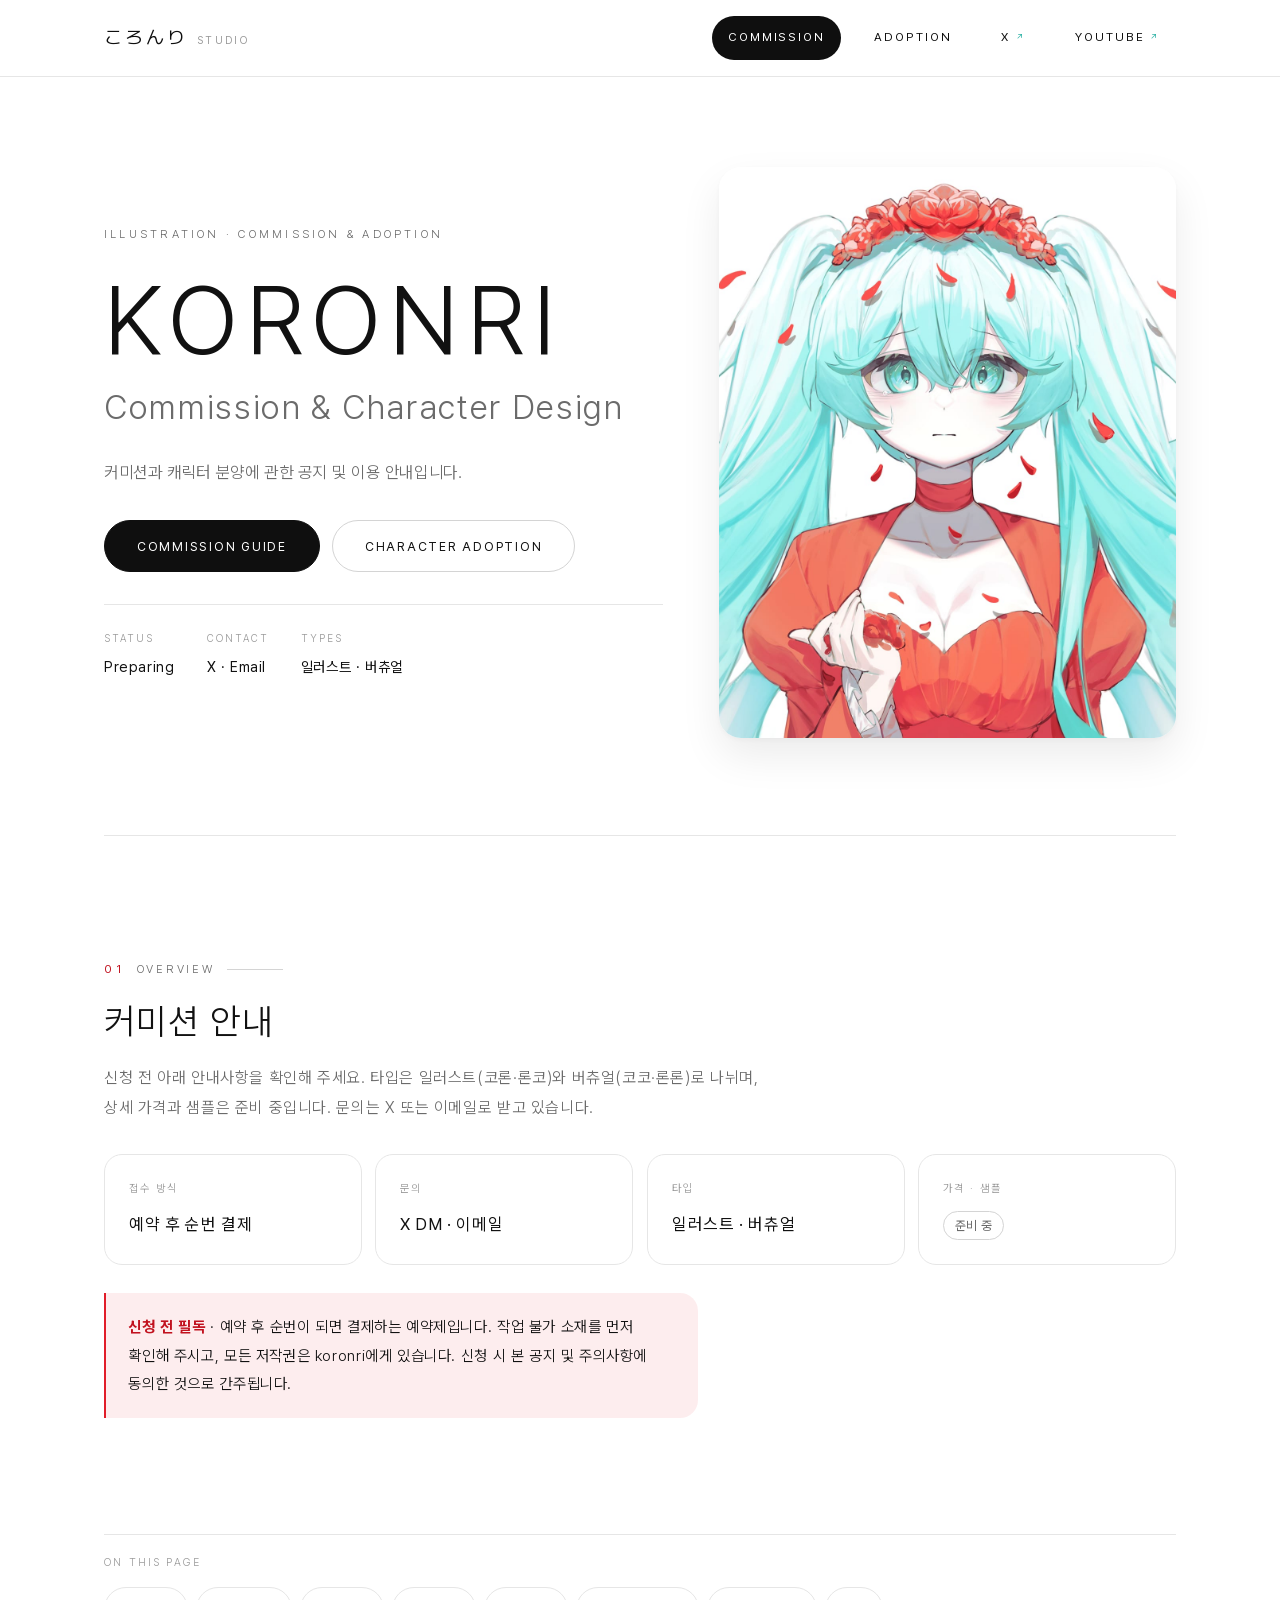
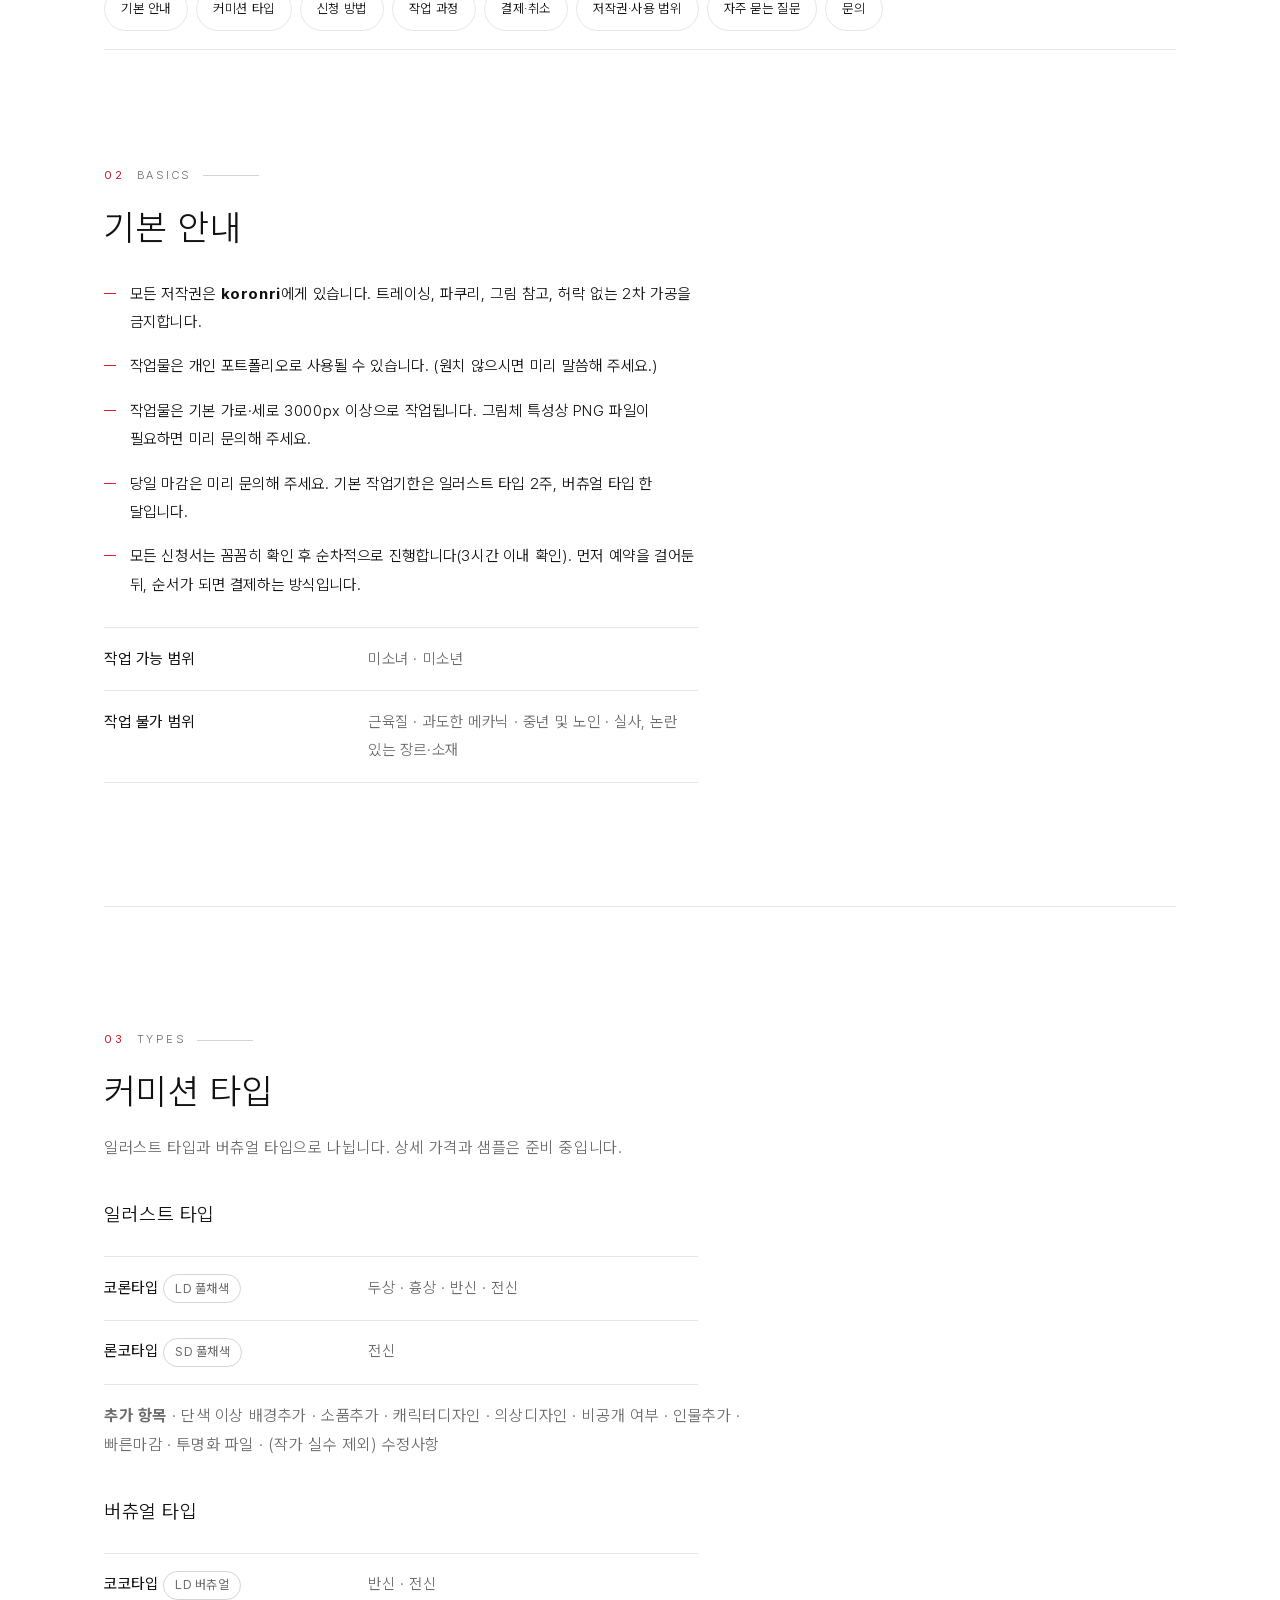
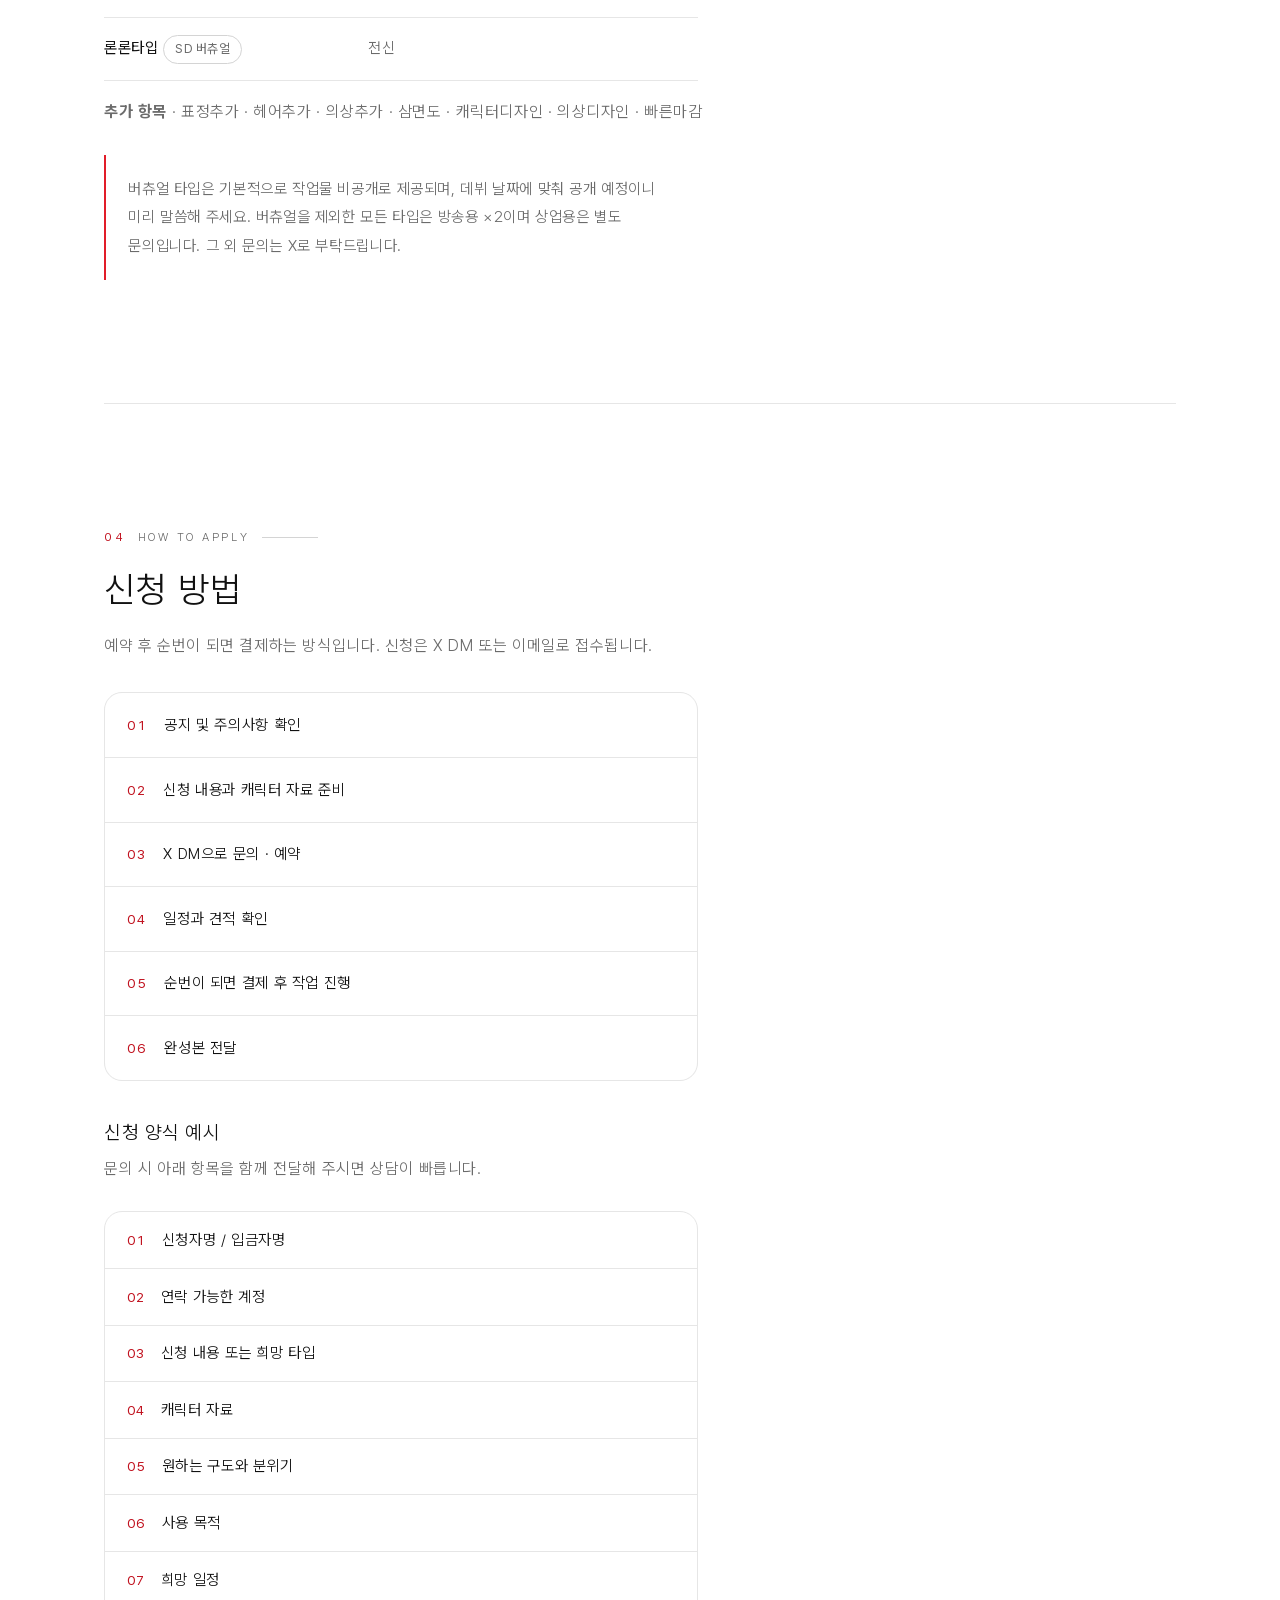
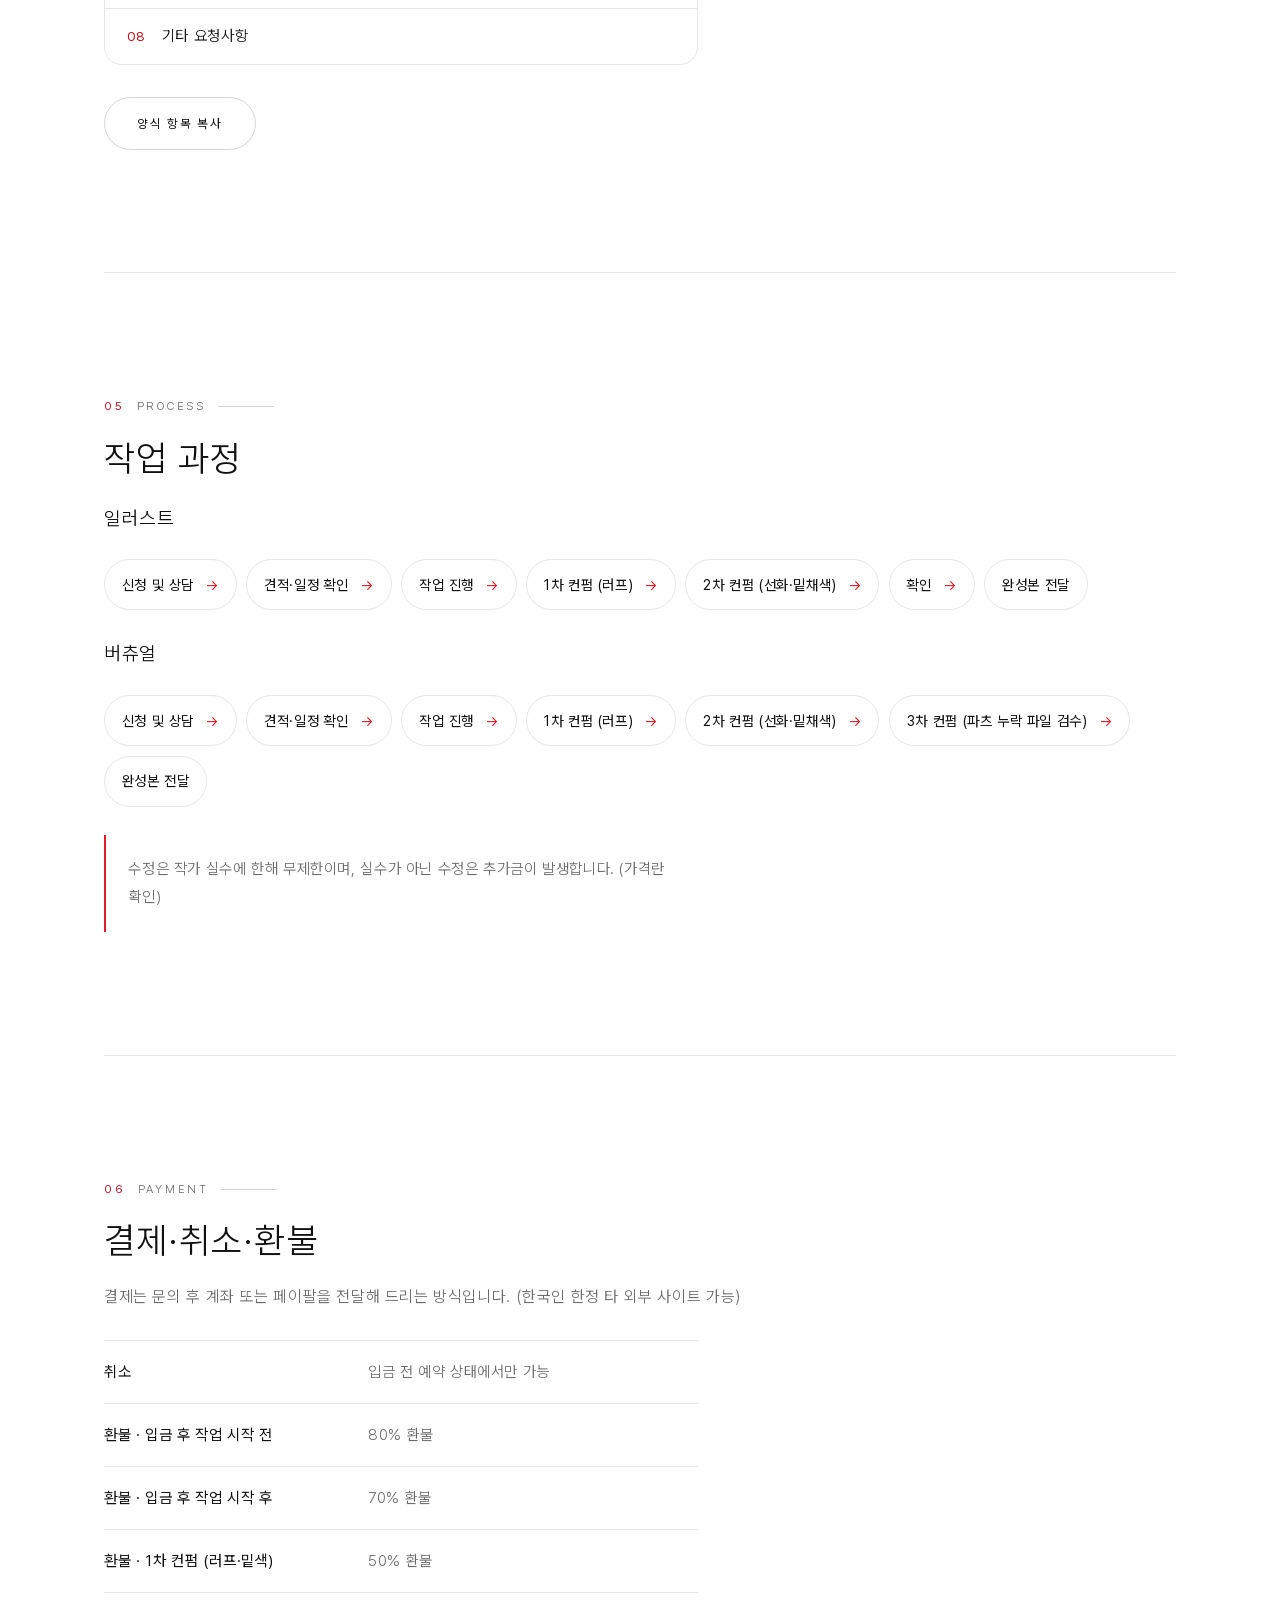
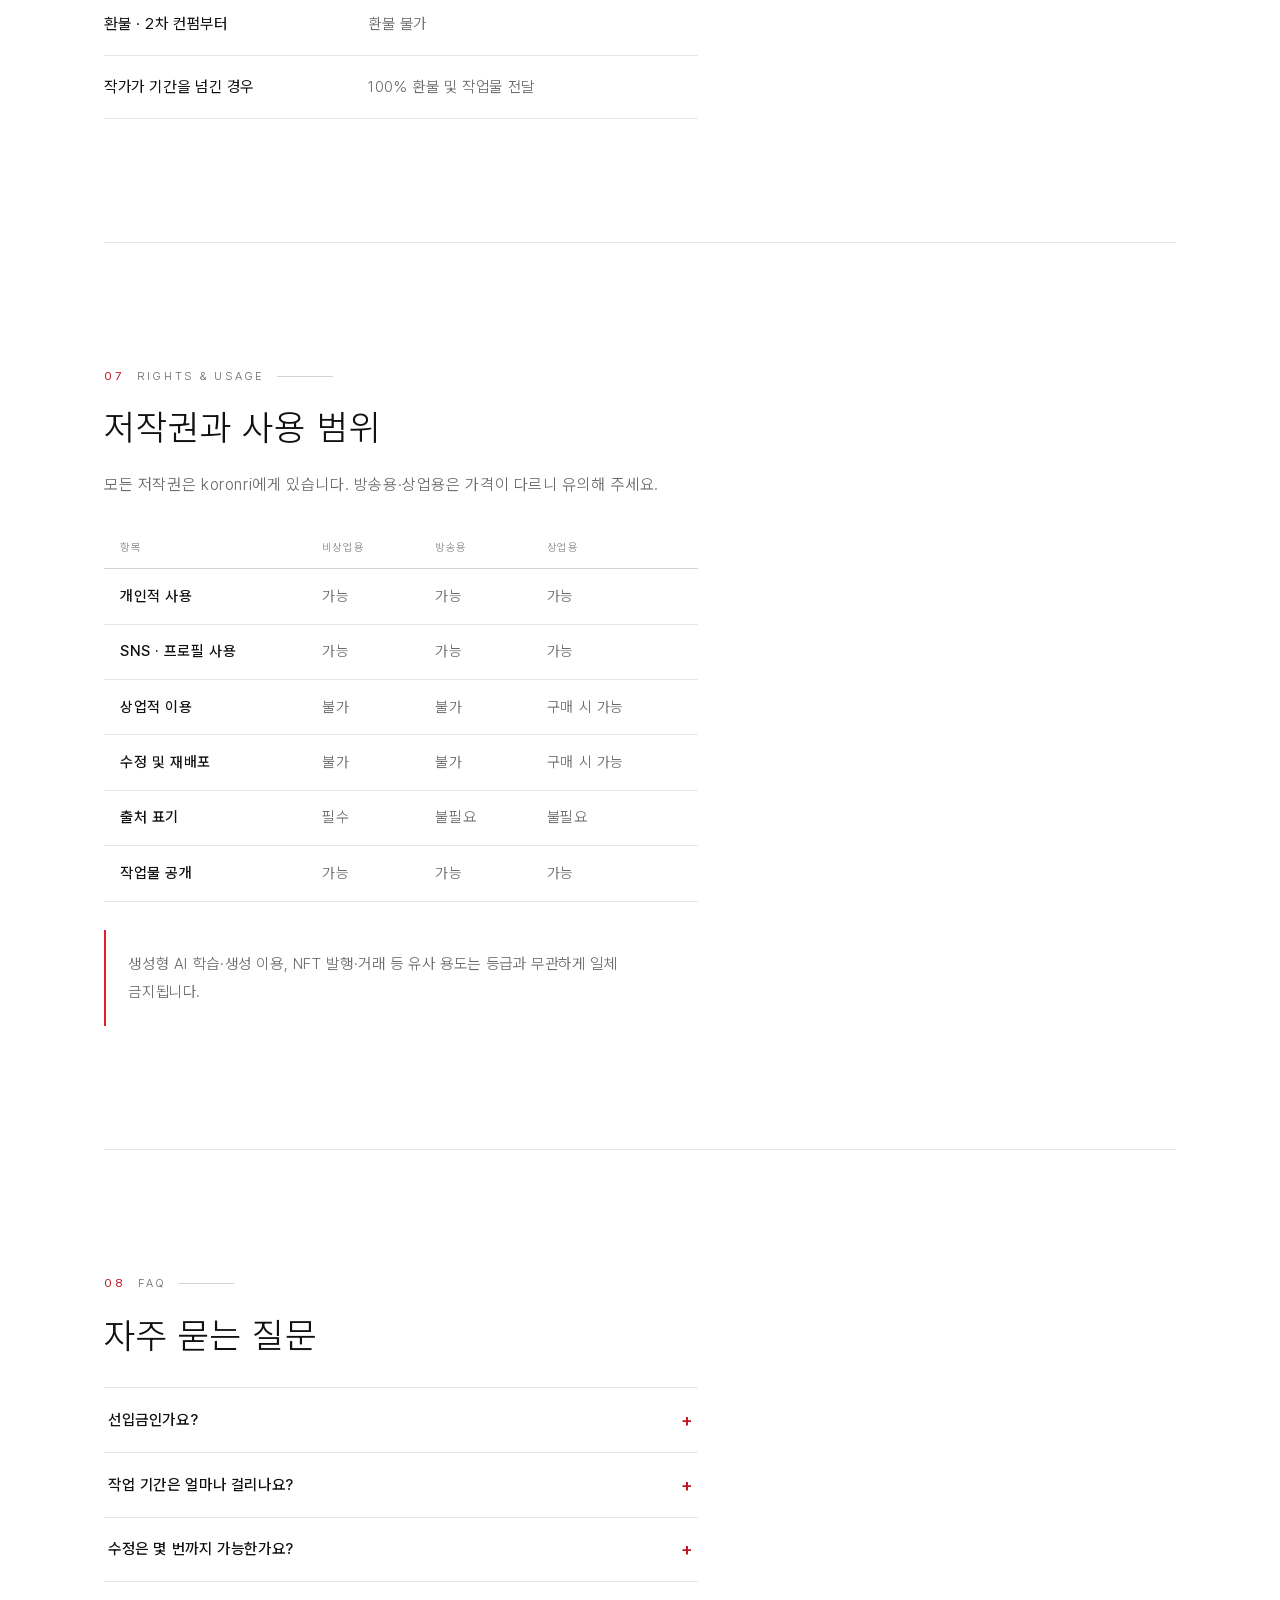
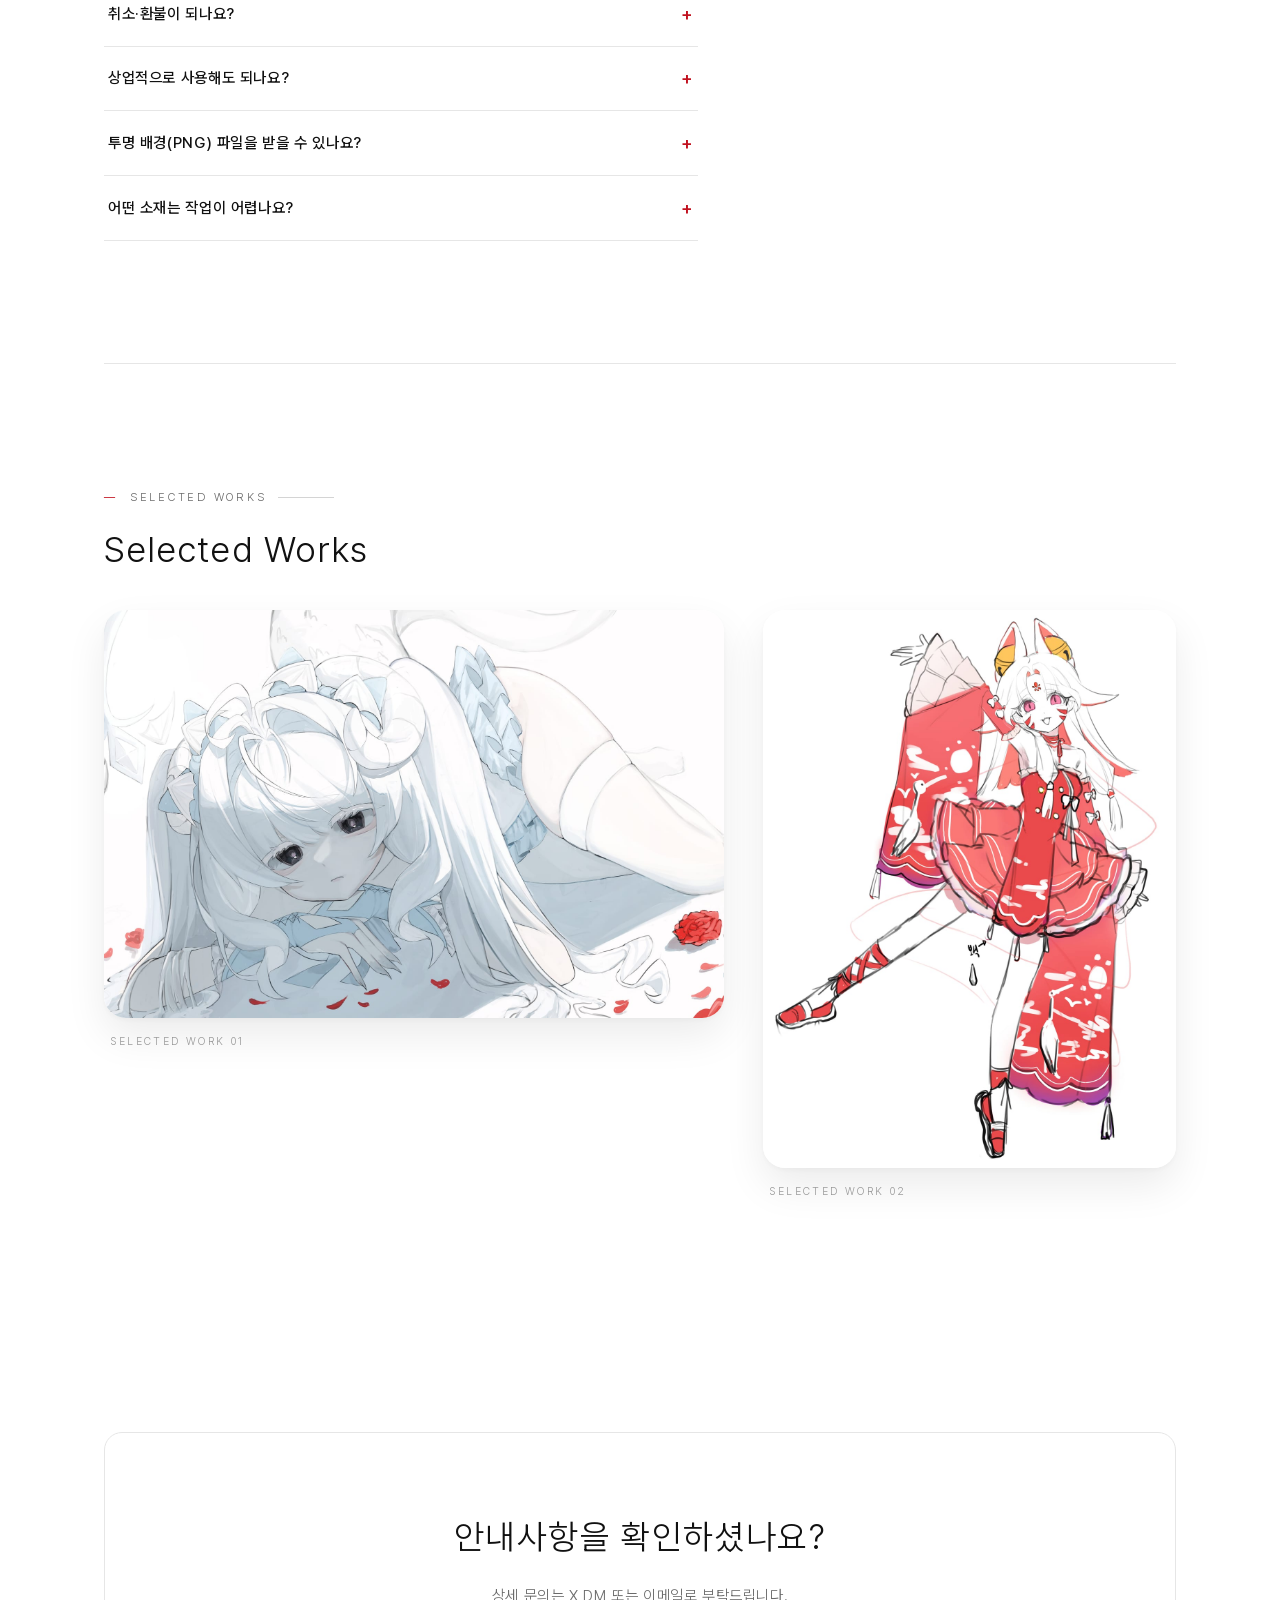
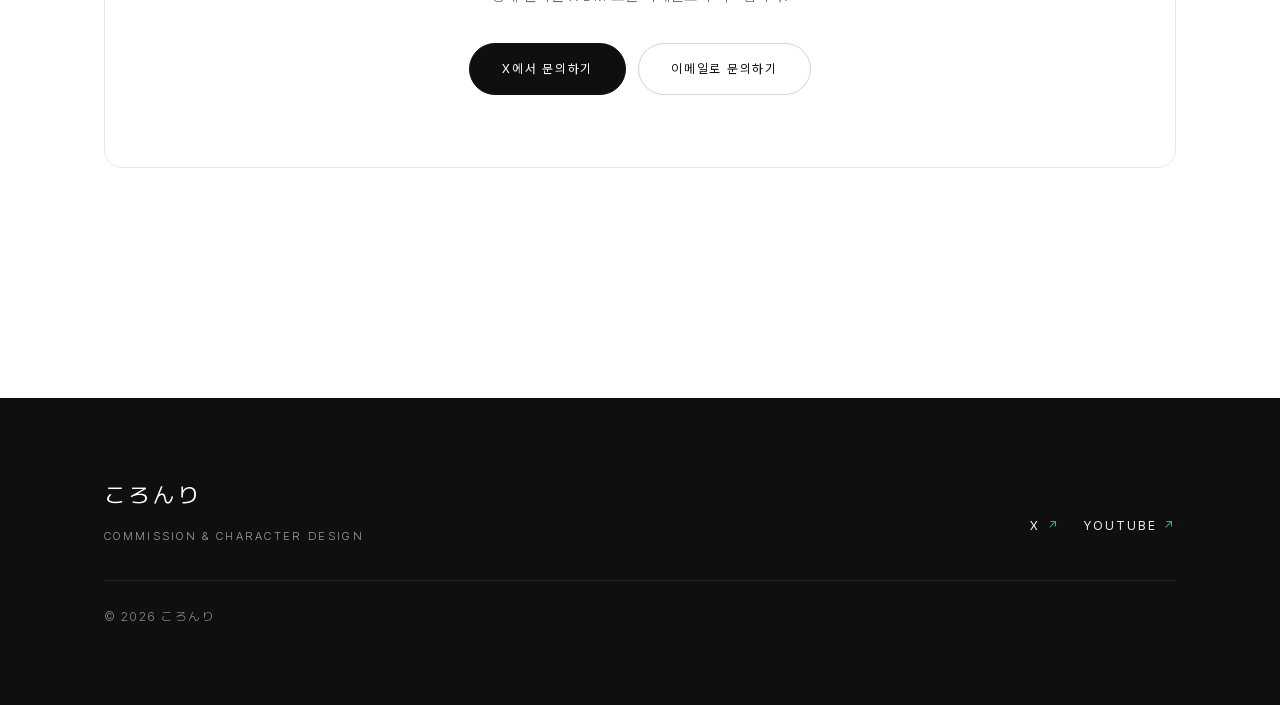
==== commit 3b73ce8c: "feat: FAQ · 신청/구매 전 필독 · 분양 구매 문의 양식 추가 - 커미션: FAQ(자주 묻는 질문) 아코디언 섹션(기존 정책 기반), 신청 전 필독+공지 동의 간주 콜아웃" ====
--- a/index.html
+++ b/index.html
@@ -166,6 +166,13 @@
             <dd><span class="pending pending--neutral">준비 중</span></dd>
           </div>
         </dl>
+
+        <p class="callout callout--notice measure">
+          <strong>신청 전 필독</strong> · 예약 후 순번이 되면 결제하는
+          예약제입니다. 작업 불가 소재를 먼저 확인해 주시고, 모든 저작권은
+          koronri에게 있습니다. 신청 시 본 공지 및 주의사항에 동의한 것으로
+          간주됩니다.
+        </p>
       </section>
 
       <!-- ================= 6.3 페이지 내 목차 ================= -->
@@ -179,6 +186,7 @@
             <li><a href="#process">작업 과정</a></li>
             <li><a href="#payment">결제·취소</a></li>
             <li><a href="#rights">저작권·사용 범위</a></li>
+            <li><a href="#faq">자주 묻는 질문</a></li>
             <li><a href="#contact">문의</a></li>
           </ul>
         </div>
@@ -500,6 +508,67 @@
 
       <div class="container"><hr class="divider" /></div>
 
+      <!-- ================= 6.8b FAQ ================= -->
+      <section id="faq" class="section container" aria-labelledby="faq-title">
+        <p class="eyebrow"><span class="num">08</span> FAQ</p>
+        <h2 class="section-title" id="faq-title">자주 묻는 질문</h2>
+
+        <div class="faq measure">
+          <details>
+            <summary>선입금인가요?</summary>
+            <p class="faq__a">
+              예약 후 순번이 되면 결제하는 예약제입니다. 입금 전 예약 상태에서는
+              취소가 가능합니다.
+            </p>
+          </details>
+          <details>
+            <summary>작업 기간은 얼마나 걸리나요?</summary>
+            <p class="faq__a">
+              기본 작업기한은 일러스트 타입 2주, 버츄얼 타입 한 달입니다. 당일
+              마감이 필요하면 미리 문의해 주세요.
+            </p>
+          </details>
+          <details>
+            <summary>수정은 몇 번까지 가능한가요?</summary>
+            <p class="faq__a">
+              작가 실수에 한해 무제한이며, 실수가 아닌 수정은 추가금이
+              발생합니다.
+            </p>
+          </details>
+          <details>
+            <summary>취소·환불이 되나요?</summary>
+            <p class="faq__a">
+              취소는 입금 전 예약 상태에서만 가능합니다. 환불은 작업 단계에 따라
+              80% / 70% / 50%로 차등되며, 2차 컨펌부터는 불가합니다. 작가가
+              기간을 넘긴 경우 100% 환불 및 작업물을 전달드립니다.
+            </p>
+          </details>
+          <details>
+            <summary>상업적으로 사용해도 되나요?</summary>
+            <p class="faq__a">
+              상업 이용은 상업용 가격 구매 후 가능합니다. 방송용·상업용은 가격이
+              다르니 문의해 주세요.
+            </p>
+          </details>
+          <details>
+            <summary>투명 배경(PNG) 파일을 받을 수 있나요?</summary>
+            <p class="faq__a">
+              그림체 특성상 PNG 파일이 필요하면 신청 시 미리 문의해 주세요.
+              작업물은 기본 가로·세로 3000px 이상으로 작업됩니다.
+            </p>
+          </details>
+          <details>
+            <summary>어떤 소재는 작업이 어렵나요?</summary>
+            <p class="faq__a">
+              근육질, 과도한 메카닉, 중년 및 노인, 실사, 논란 있는 장르·소재는
+              작업이 어렵습니다.
+            </p>
+          </details>
+        </div>
+      </section>
+
+      <div class="container"><hr class="divider" /></div>
+
       <!-- ================= 6.9 작품 영역 ================= -->
       <section class="section container" aria-labelledby="works-title">
         <p class="eyebrow"><span class="num">—</span> Selected Works</p>
@@ -736,14 +805,14 @@
           var source = sourceId ? document.getElementById(sourceId) : null;
           if (!source) return;
 
-          // 정의 목록(dt/dd)에서 복사용 평문 생성
+          // 각 항목명(dd)으로 채우기 좋은 평문 양식을 생성
           function buildText() {
             var rows = source.querySelectorAll(':scope > div');
             var lines = [];
             rows.forEach(function (row) {
-              var dt = row.querySelector('dt');
-              var label = dt ? dt.textContent.replace(/\s+/g, ' ').trim() : '';
-              if (label) lines.push(label + ':');
+              var dd = row.querySelector('dd');
+              var label = dd ? dd.textContent.replace(/\s+/g, ' ').trim() : '';
+              if (label) lines.push(label + ': ');
             });
             return lines.join('\n');
           }
--- a/src/styles.css
+++ b/src/styles.css
@@ -630,6 +630,64 @@
   border-left: 2px solid var(--color-accent);
   background: var(--color-surface);
   border-radius: 0 var(--radius-card) var(--radius-card) 0;
+  color: var(--color-muted);
+}
+
+/* 강조형 콜아웃 (신청 전 필독 등) */
+.callout--notice {
+  background: var(--color-accent-soft);
+  color: var(--color-text);
+}
+
+.callout strong {
+  color: var(--color-accent-dark);
+}
+
+/* ---------- 9c. FAQ (details 아코디언) ---------- */
+.faq {
+  margin-top: 1.75rem;
+  border-top: var(--border);
+}
+
+.faq details {
+  border-bottom: var(--border);
+}
+
+.faq summary {
+  cursor: pointer;
+  list-style: none;
+  display: flex;
+  justify-content: space-between;
+  align-items: center;
+  gap: 1rem;
+  padding: 1.1rem 0.25rem;
+  font-weight: 500;
+  color: var(--color-text);
+}
+
+.faq summary::-webkit-details-marker {
+  display: none;
+}
+
+.faq summary::after {
+  content: "+";
+  flex: 0 0 auto;
+  font-size: 1.15rem;
+  line-height: 1;
+  color: var(--color-accent-dark);
+  transition: transform var(--dur) var(--ease);
+}
+
+.faq details[open] summary::after {
+  content: "−";
+}
+
+.faq summary:hover {
+  color: var(--color-accent-dark);
+}
+
+.faq__a {
+  padding: 0 0.25rem 1.2rem;
   color: var(--color-muted);
 }
 
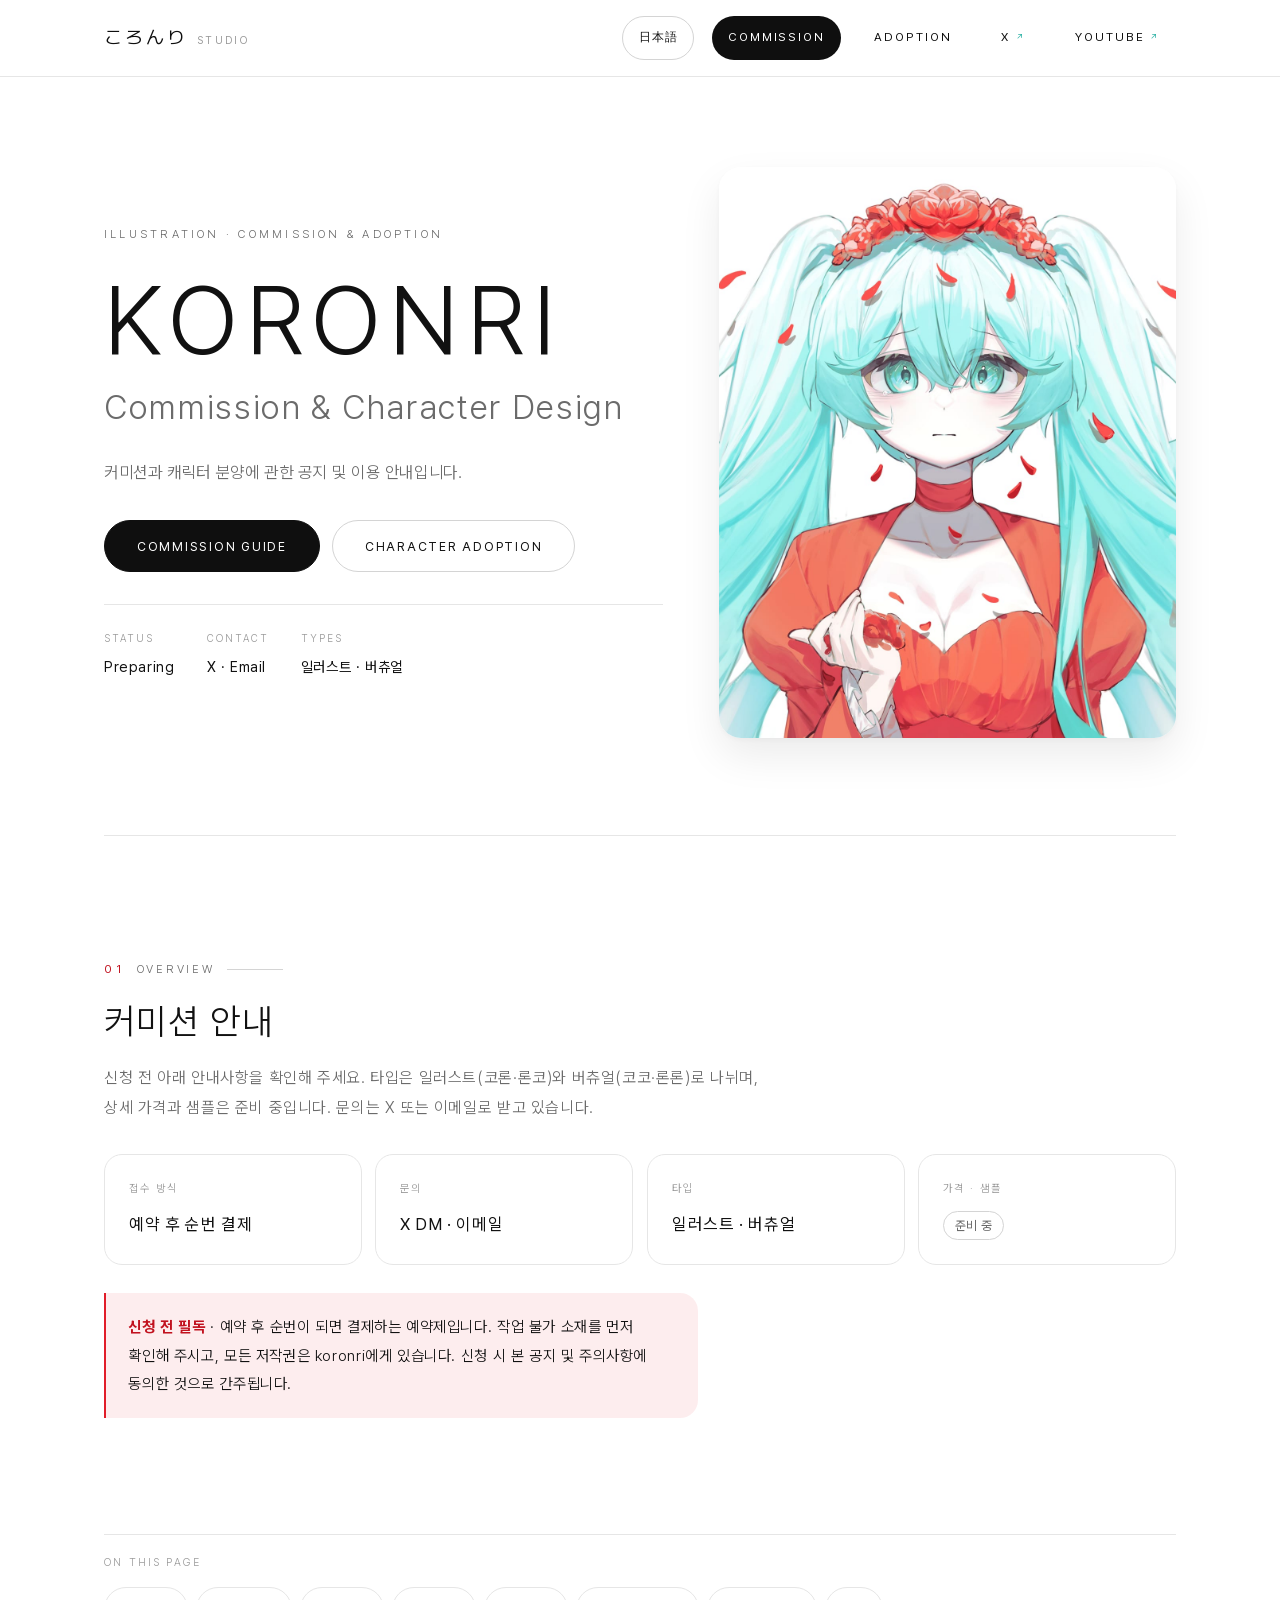
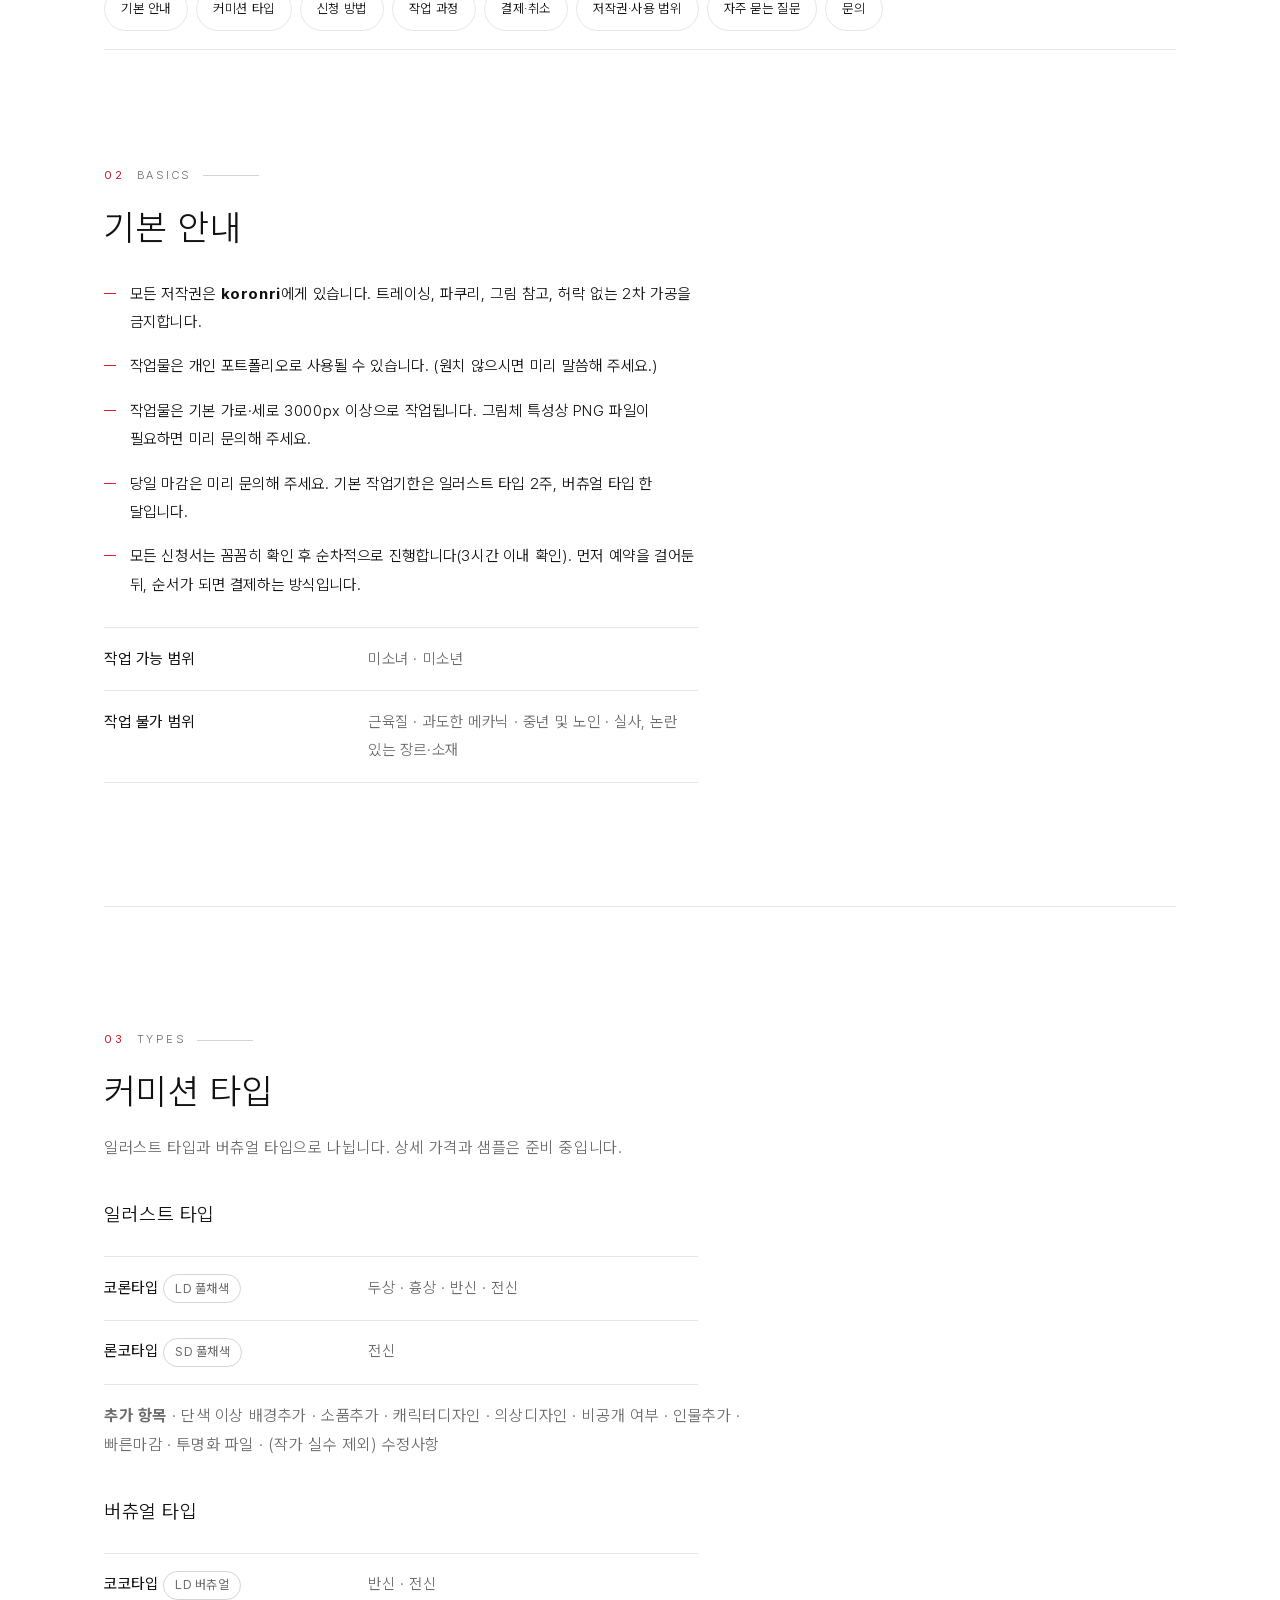
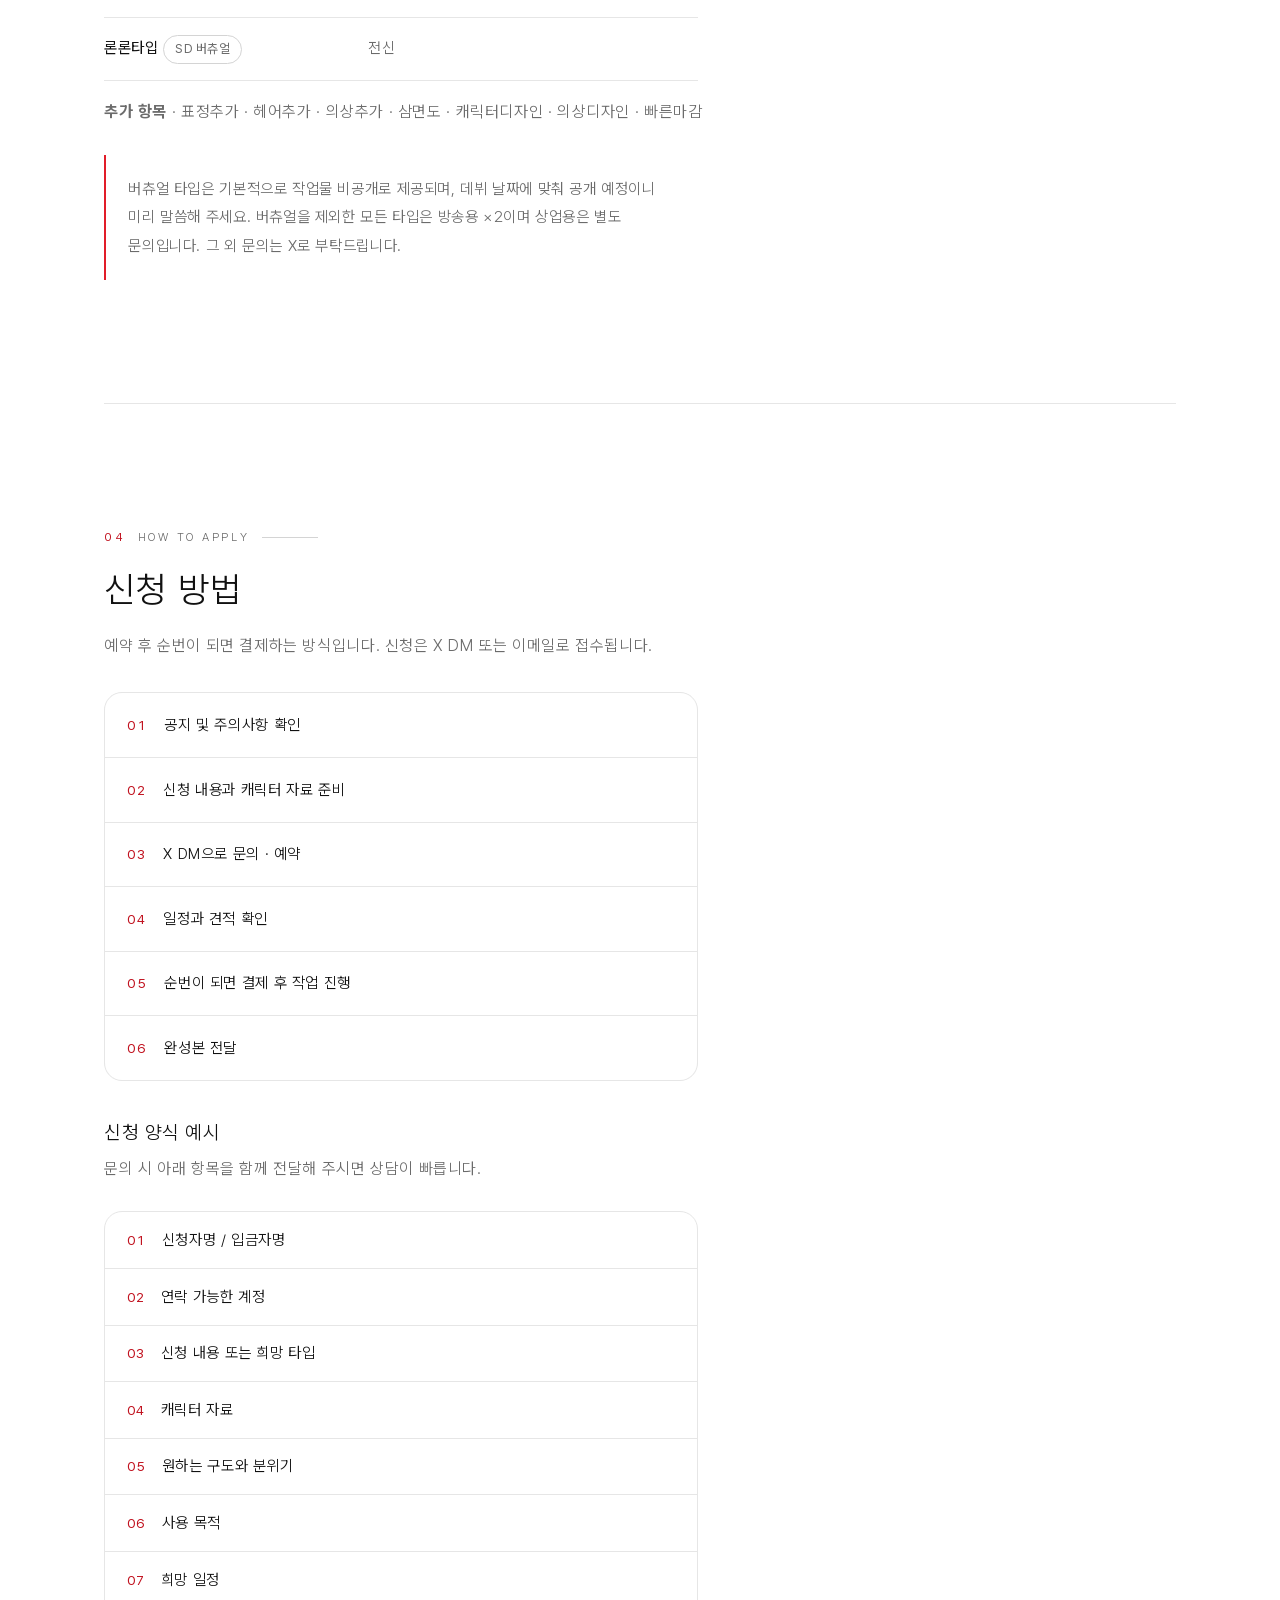
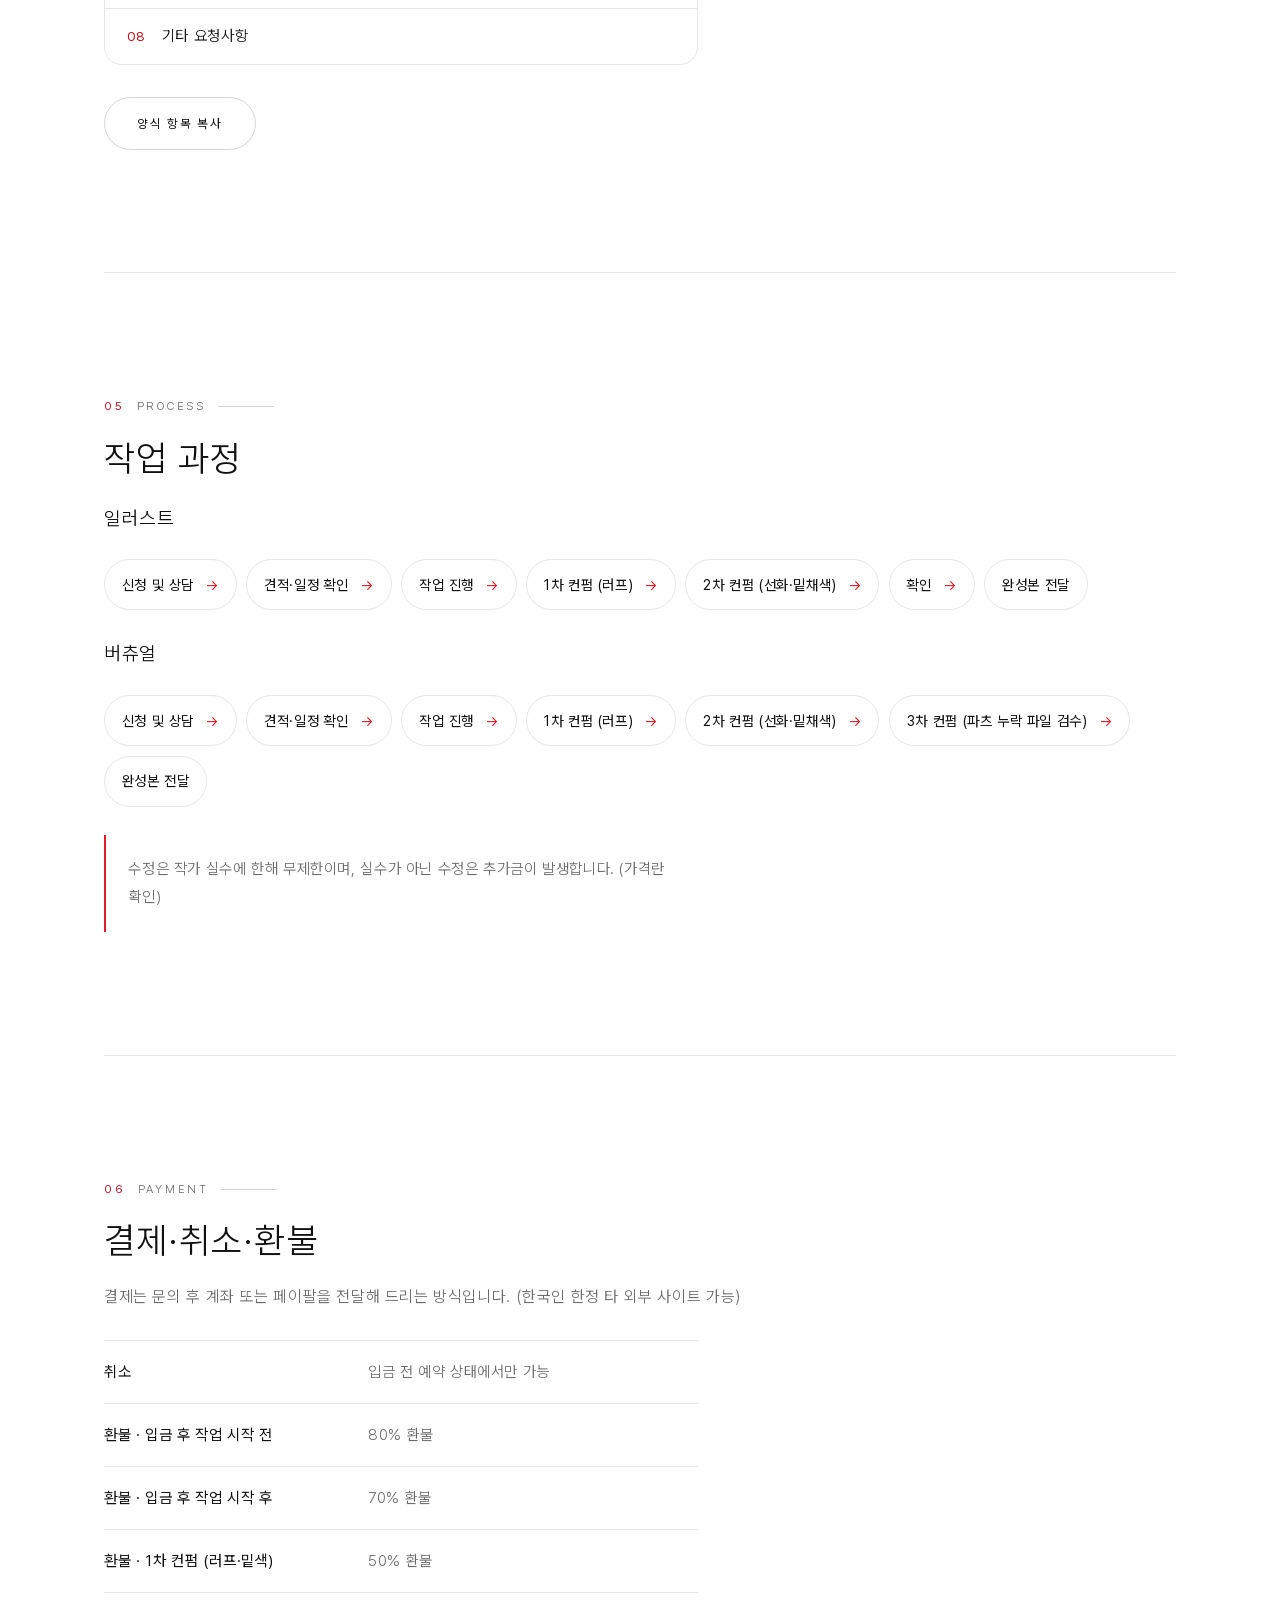
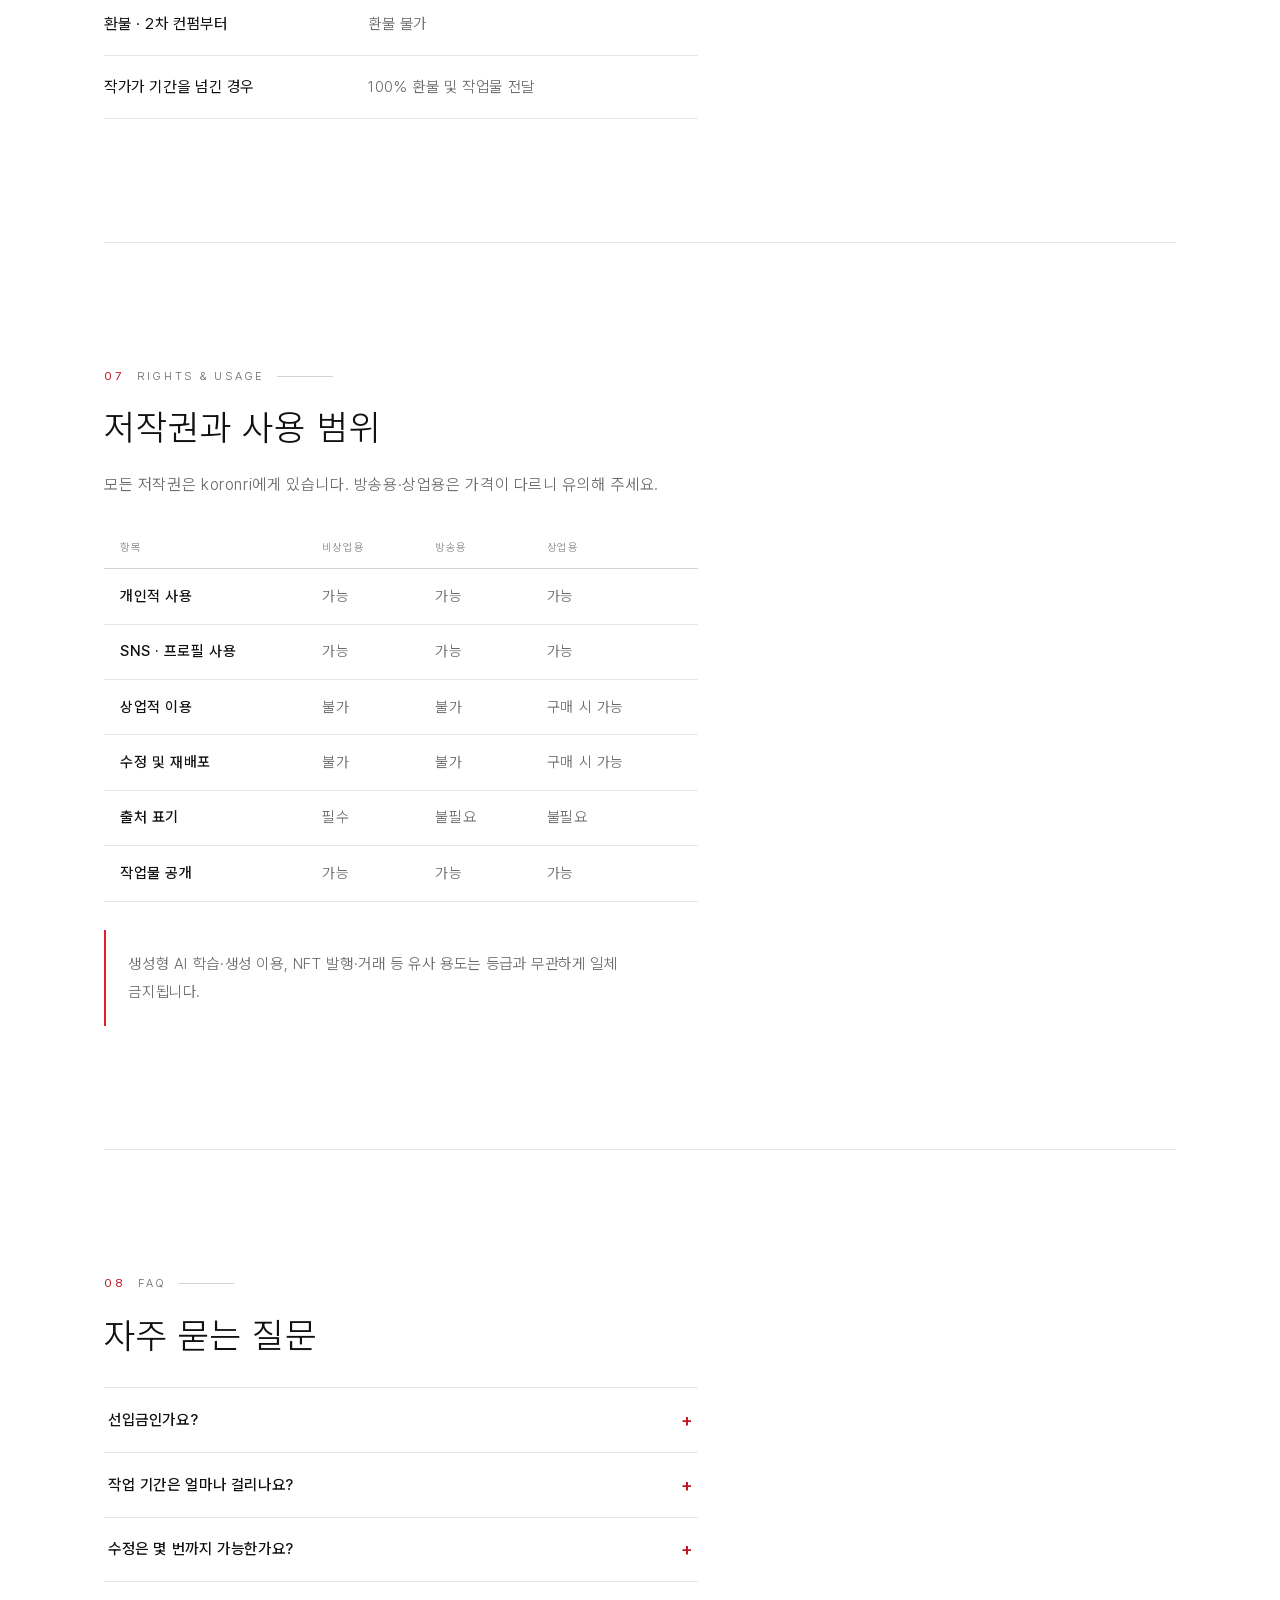
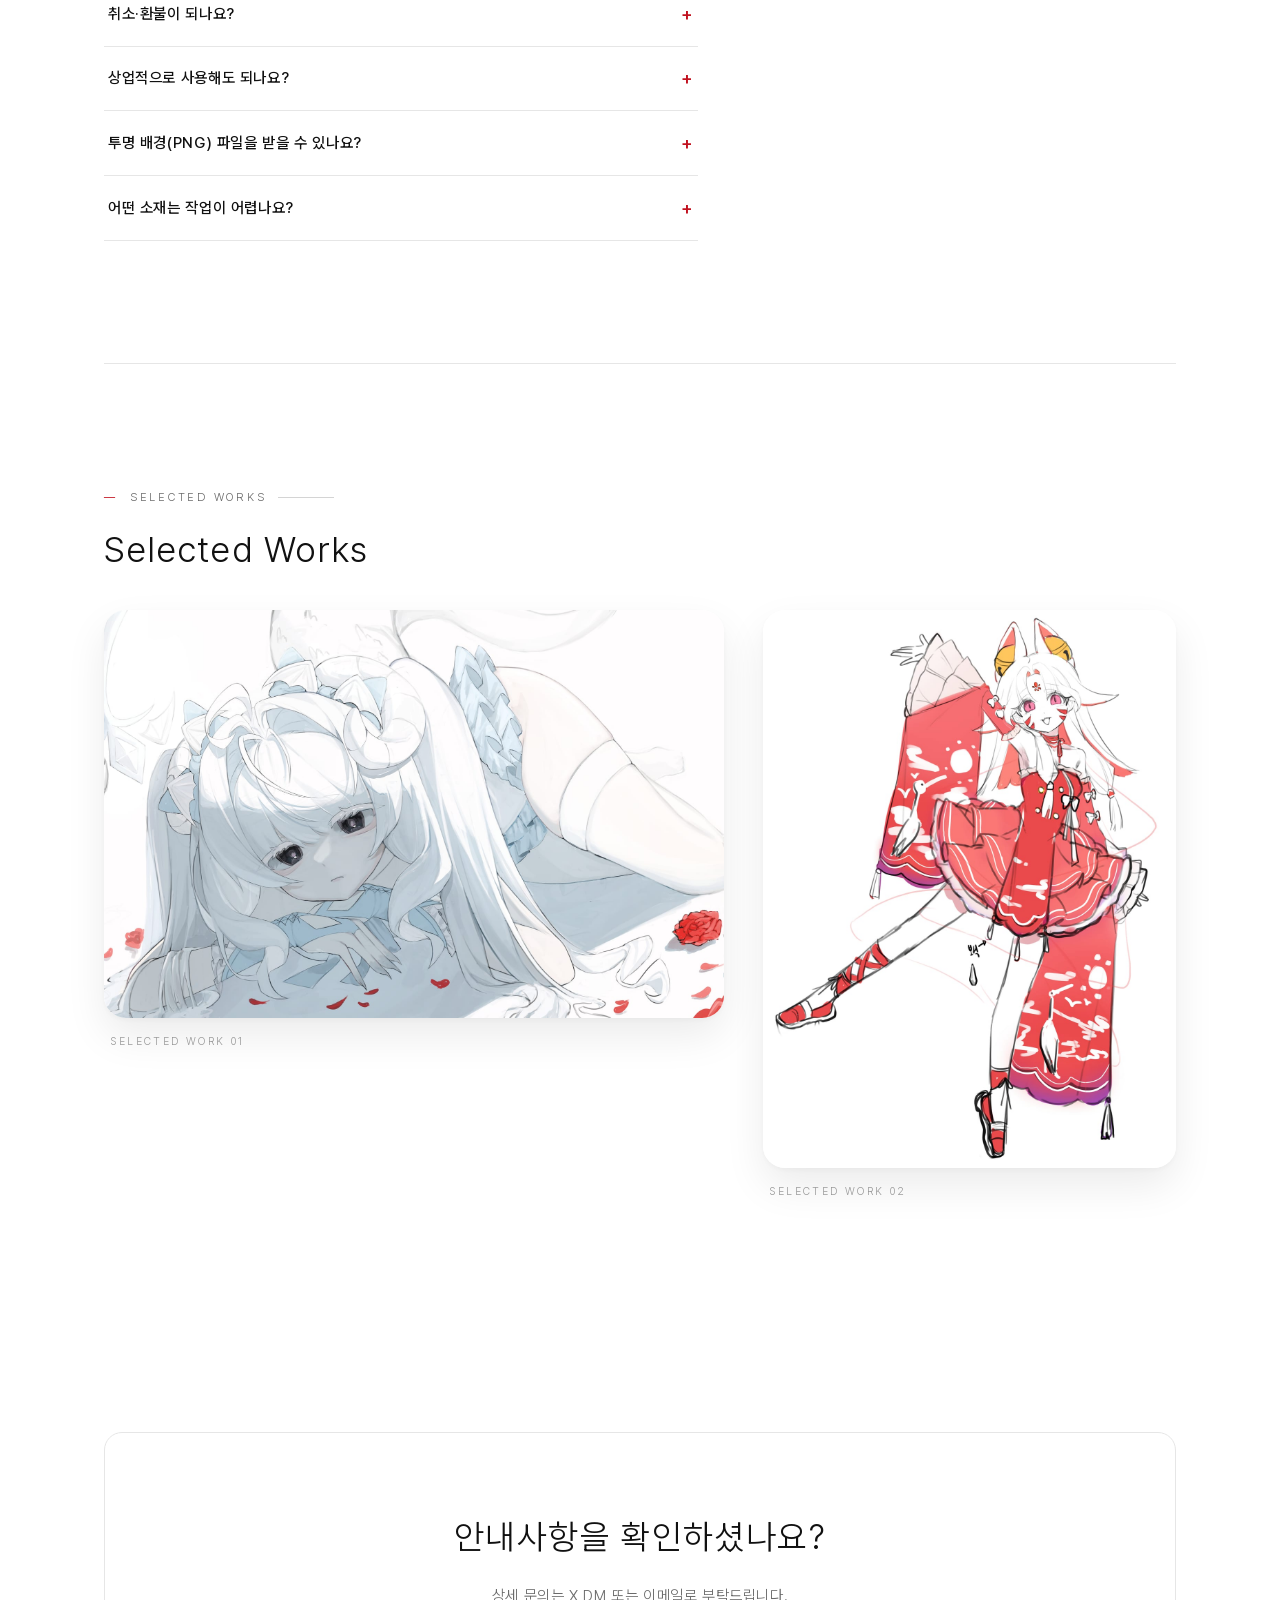
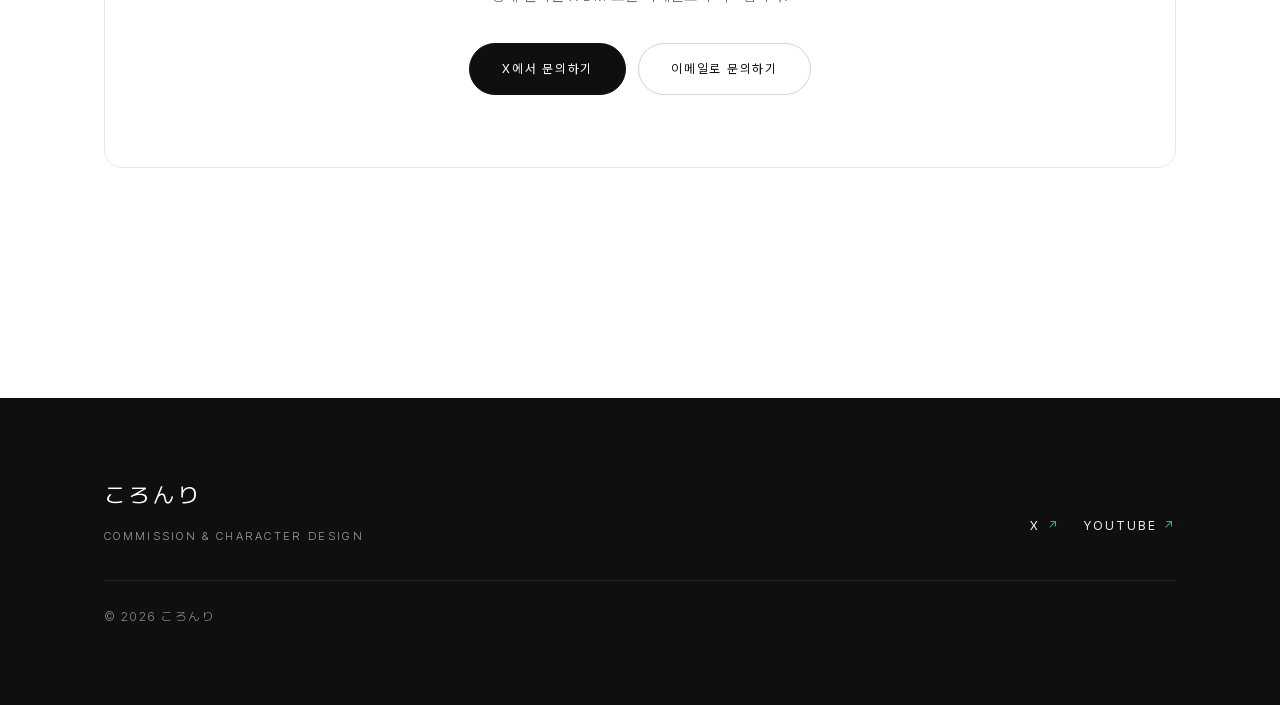
==== commit fa9b9207: "feat: 일본어 버전 페이지 + KO/JA 언어 전환 - index-ja.html · adoption-ja.html 추가 (현재 KO 구조에 맞춰 번역 정합) - 헤더에 언어 전" ====
--- a/index.html
+++ b/index.html
@@ -53,6 +53,15 @@
             </svg>
           </button>
           <ul class="site-nav__list">
+            <li>
+              <a
+                class="site-nav__link site-nav__link--lang"
+                href="./index-ja.html"
+                hreflang="ja"
+                lang="ja"
+                >日本語</a
+              >
+            </li>
             <li>
               <a class="site-nav__link" href="./index.html" aria-current="page"
                 >Commission</a
--- a/src/styles.css
+++ b/src/styles.css
@@ -135,6 +135,11 @@
   word-break: keep-all;
 }
 
+/* 일본어는 공백이 적어 keep-all이면 줄바꿈이 되지 않으므로 문자 단위로 자연 분절 */
+html[lang="ja"] :is(p, li, dd, dt, h1, h2, h3) {
+  word-break: normal;
+}
+
 /* ---------- 3. 접근성 ---------- */
 .skip-link {
   position: absolute;
@@ -327,6 +332,12 @@
 .site-nav__link .ext {
   font-size: 0.72em;
   color: var(--color-mint); /* 외부 링크 표식 — 민트 보조 강조 */
+}
+
+/* 언어 전환 링크 — 아웃라인 알약으로 구분 */
+.site-nav__link--lang {
+  border: 1px solid var(--color-line-strong);
+  letter-spacing: 0.06em;
 }
 
 /* ---------- 5.3 모바일 사이드 드로어 내비 ----------
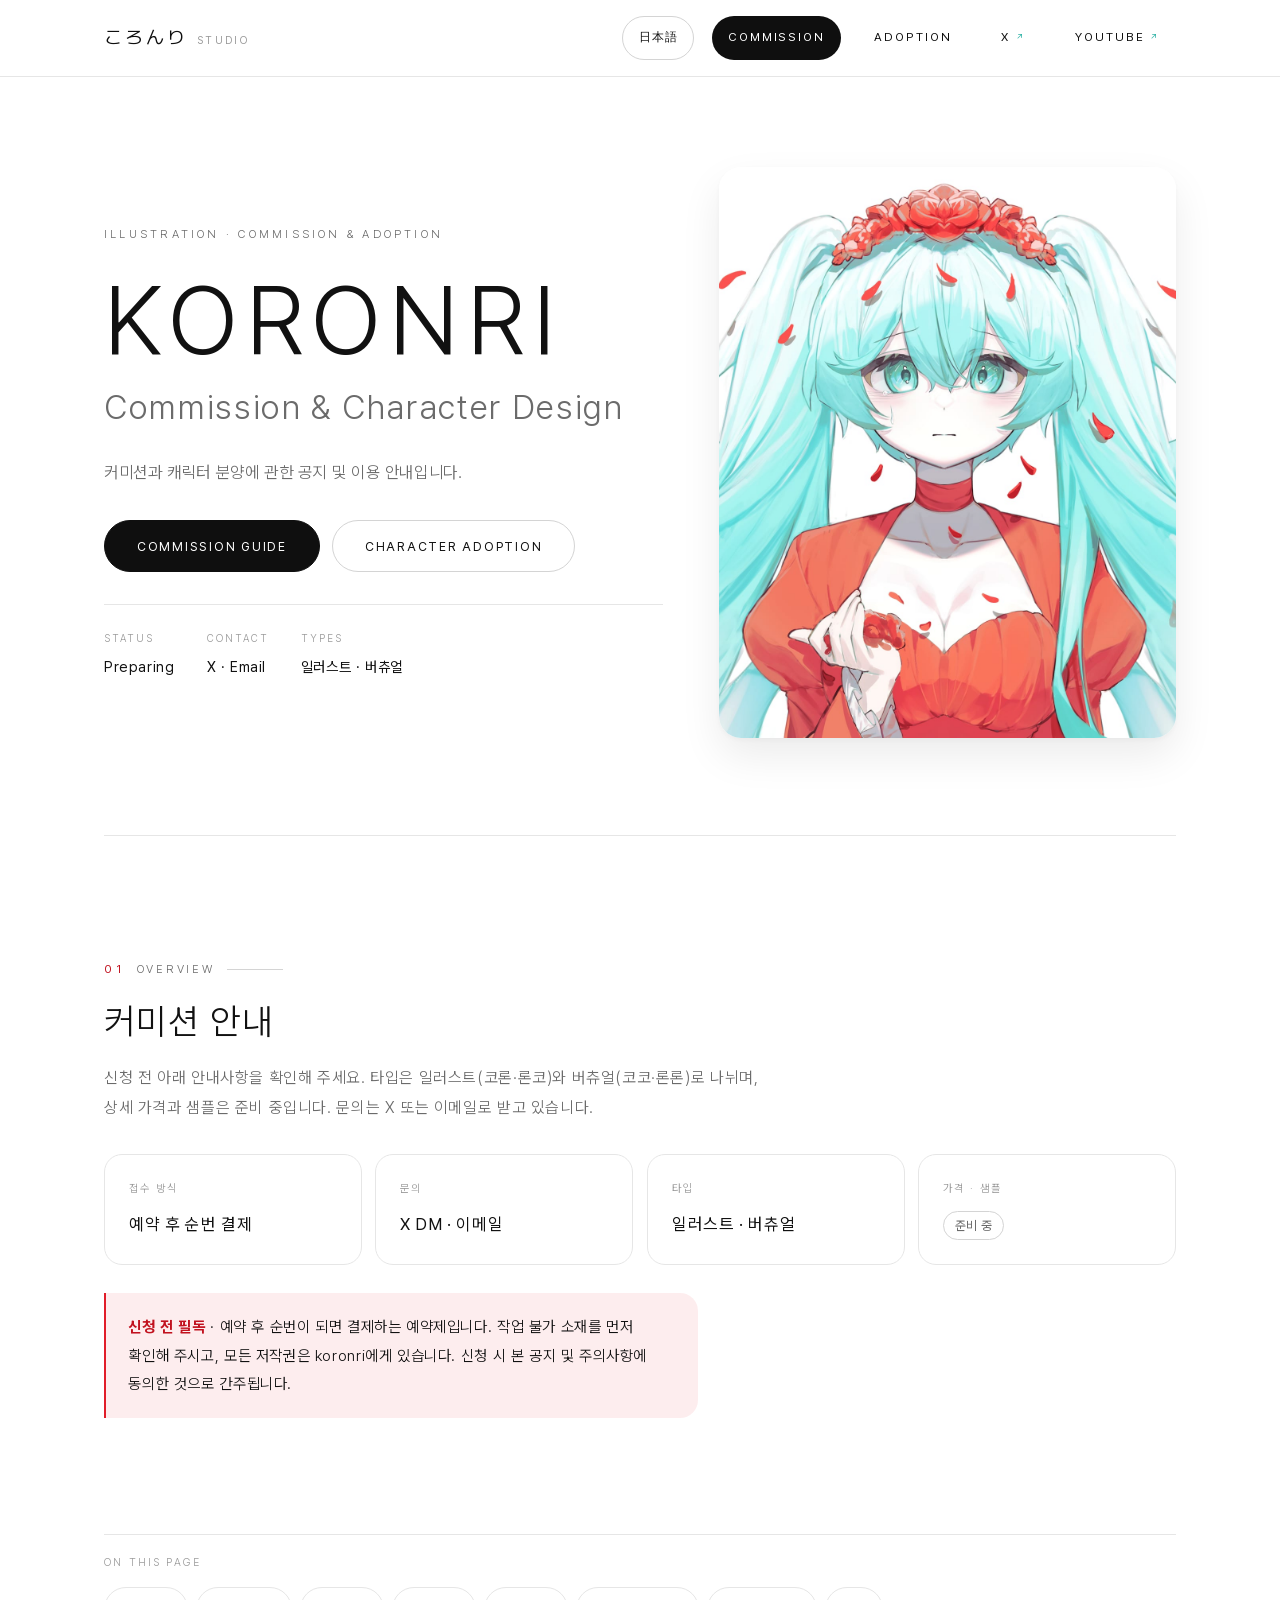
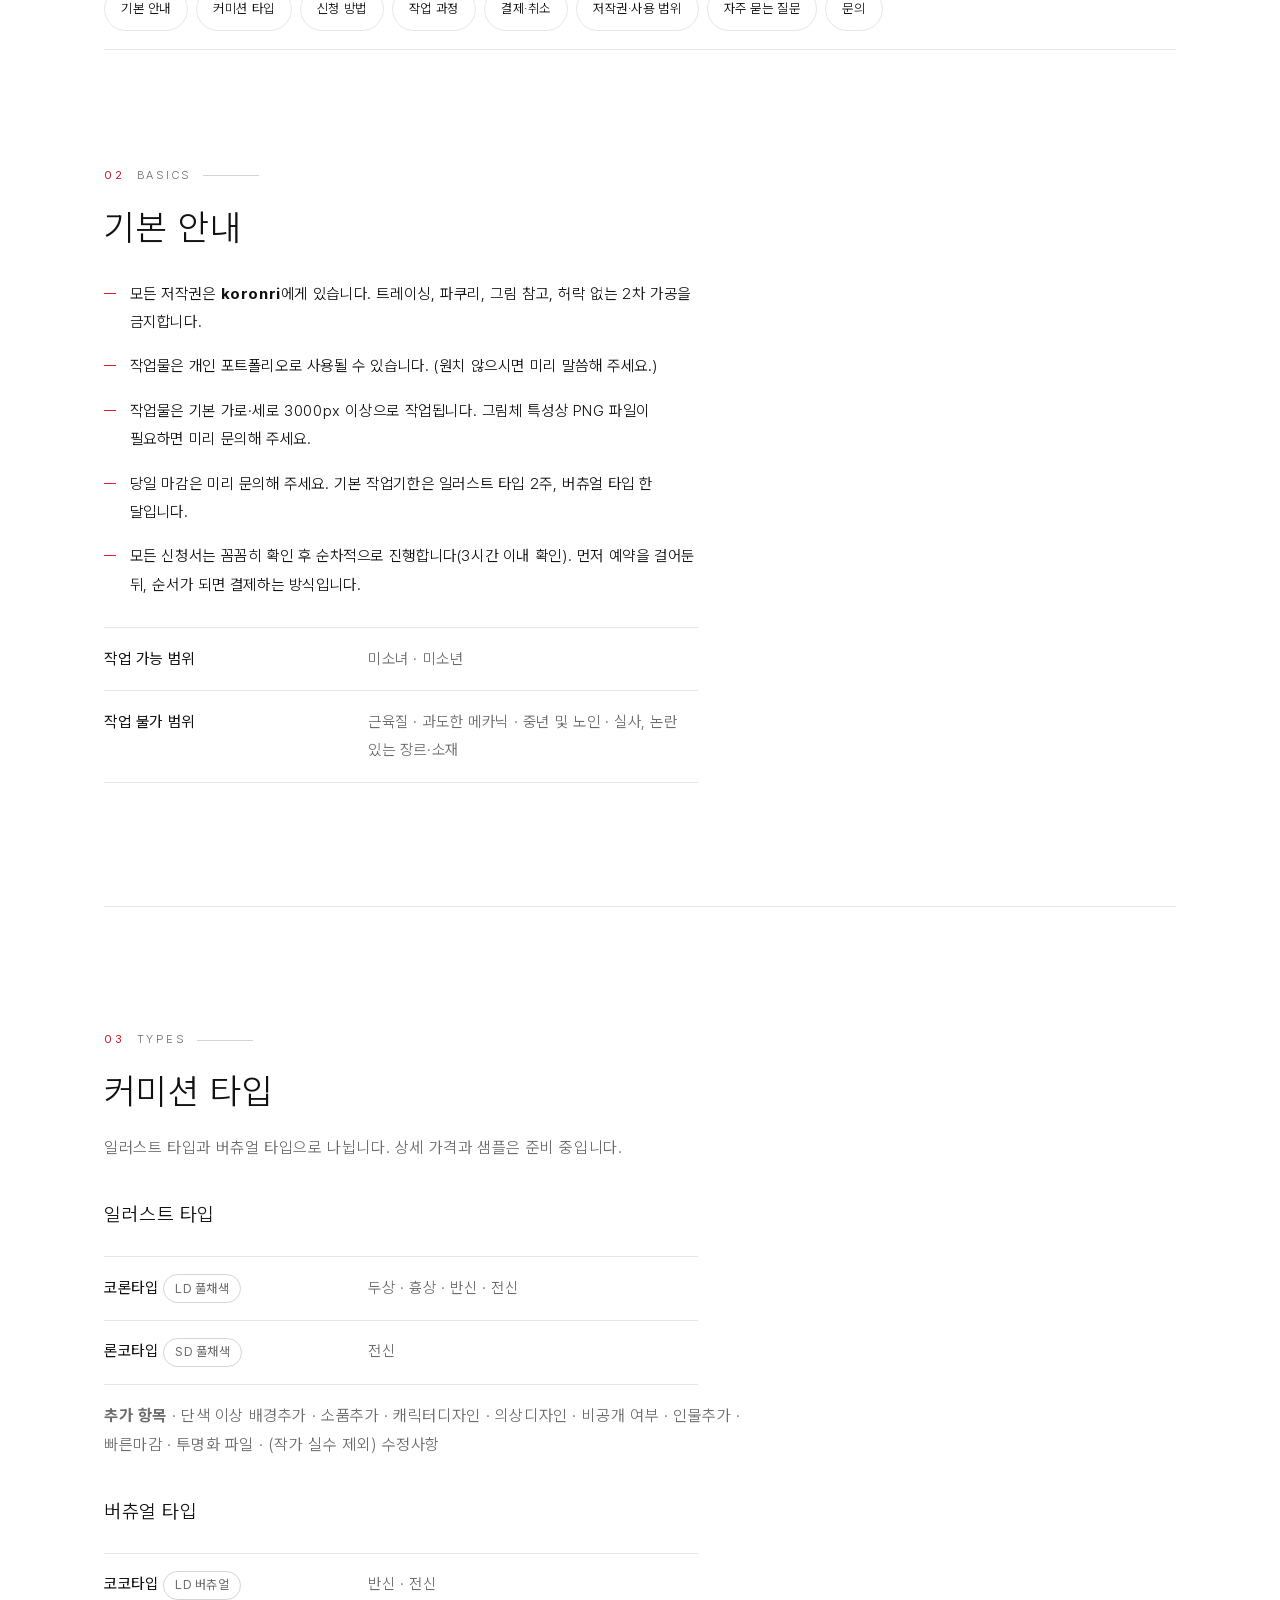
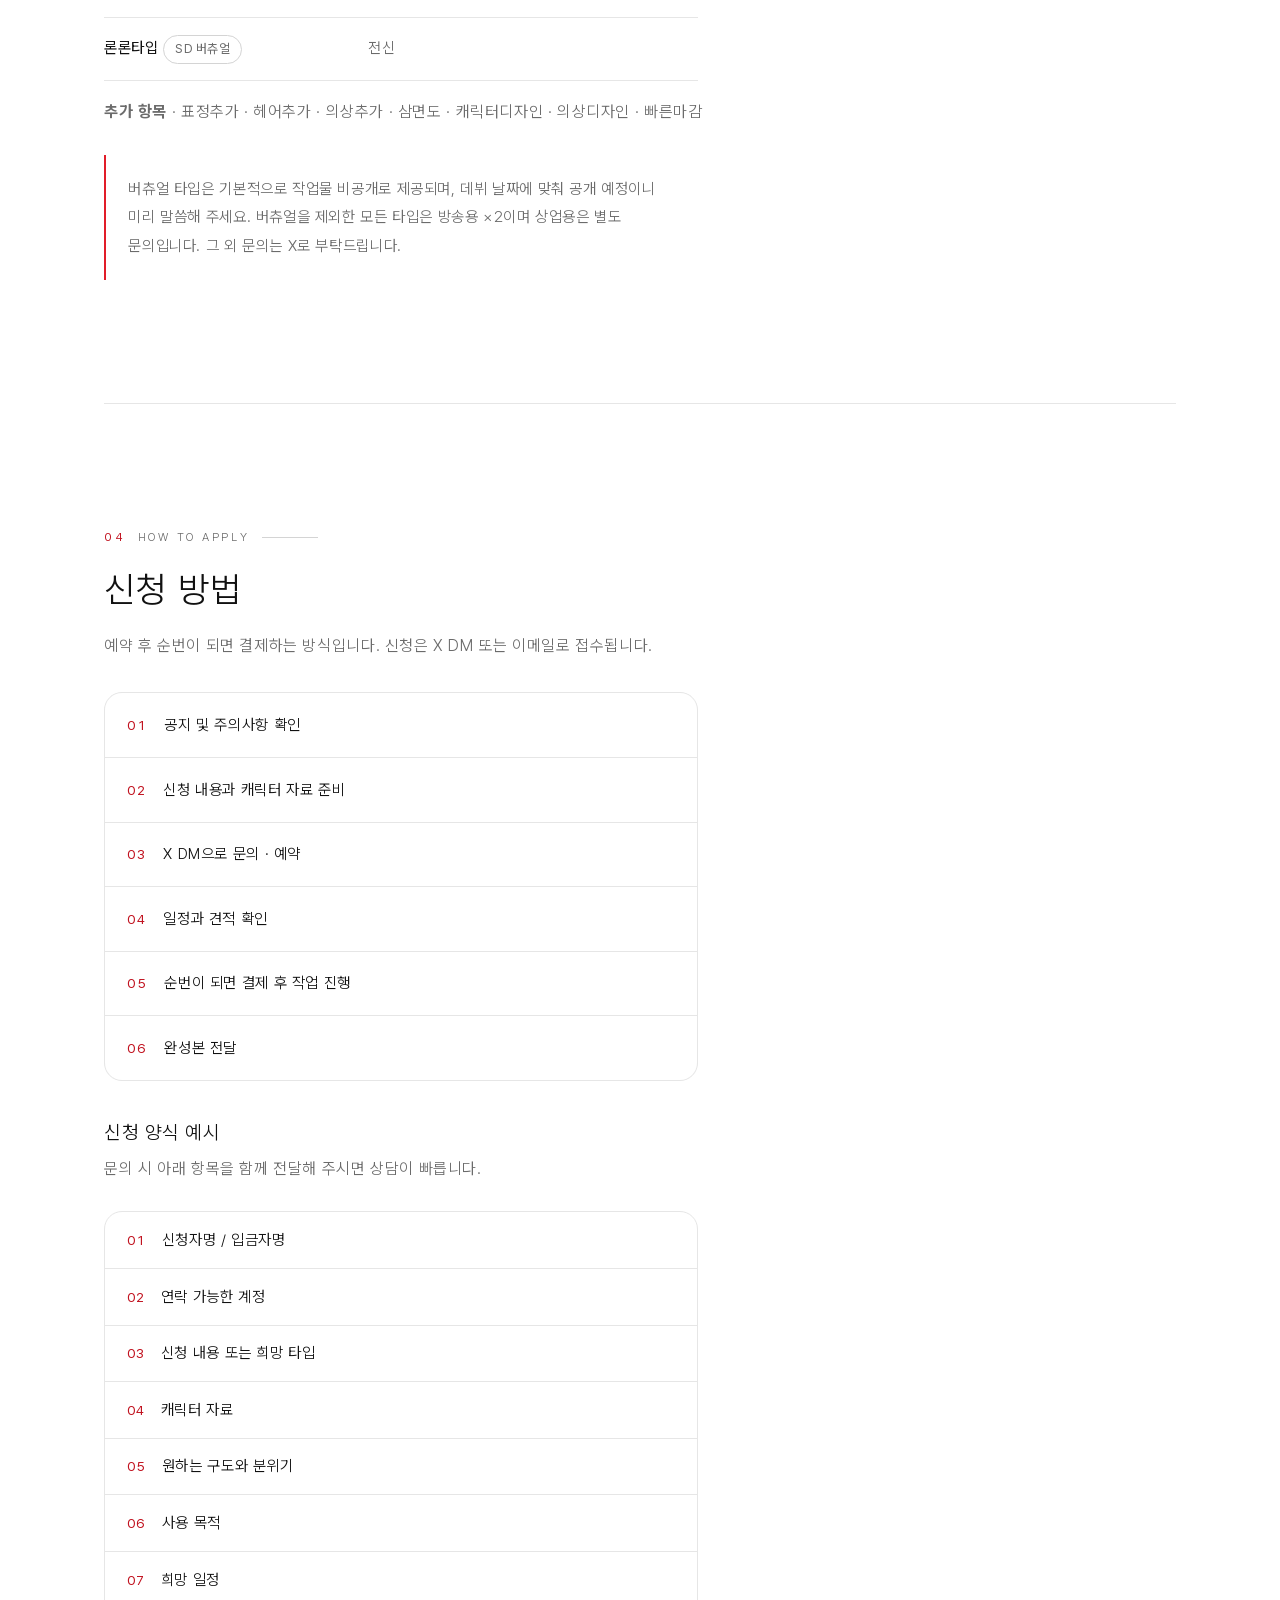
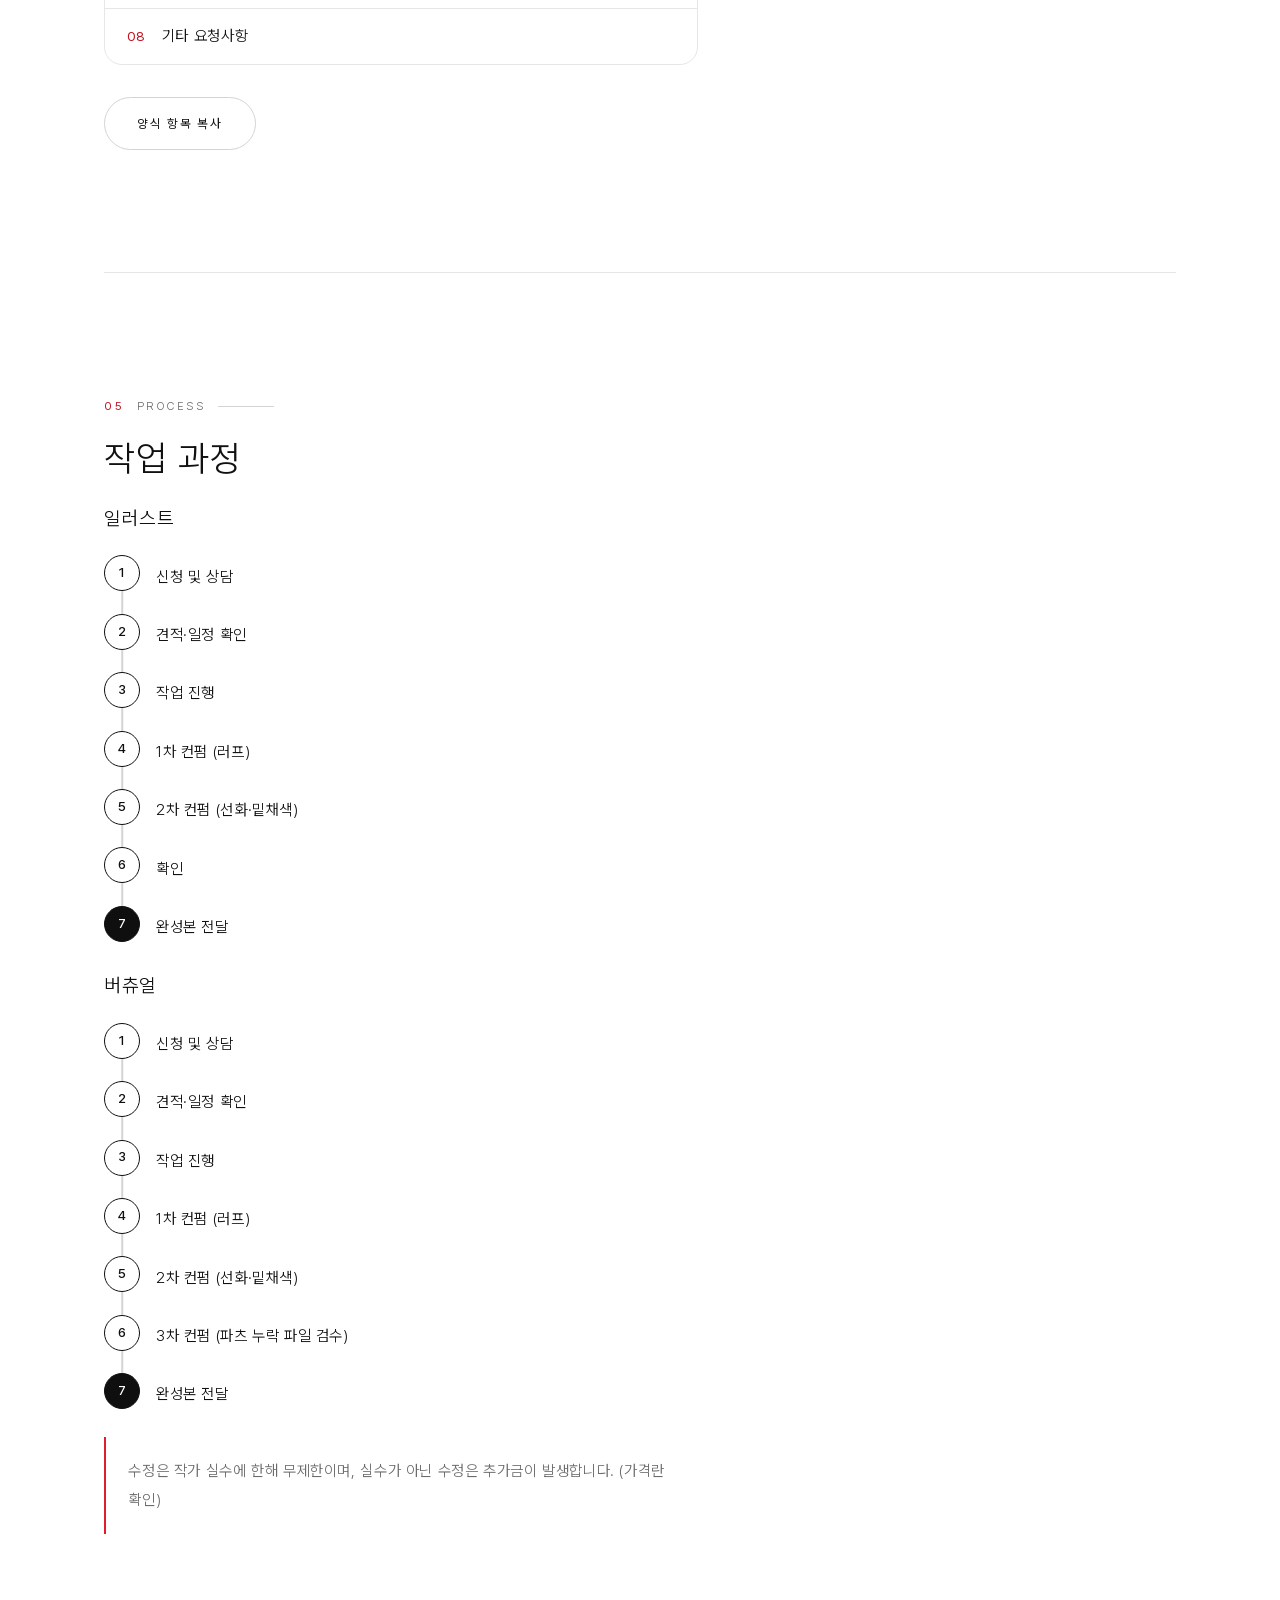
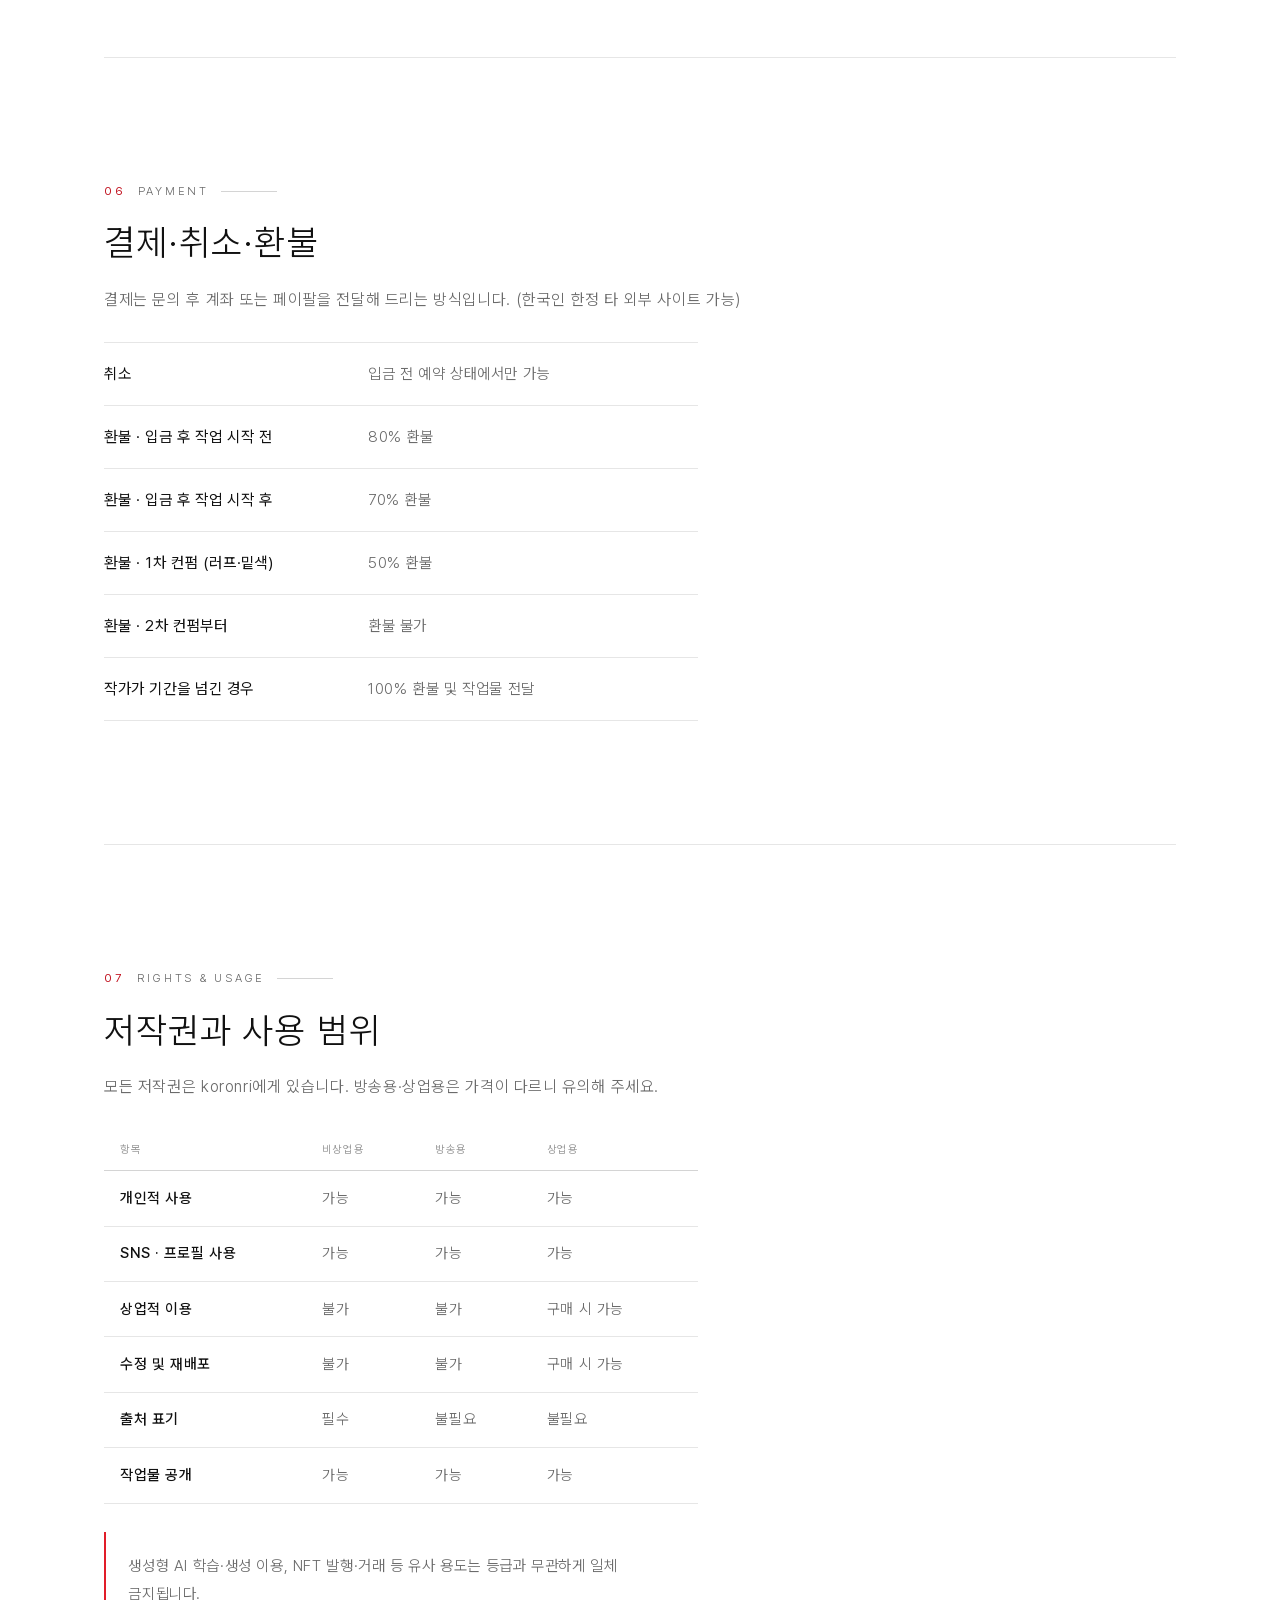
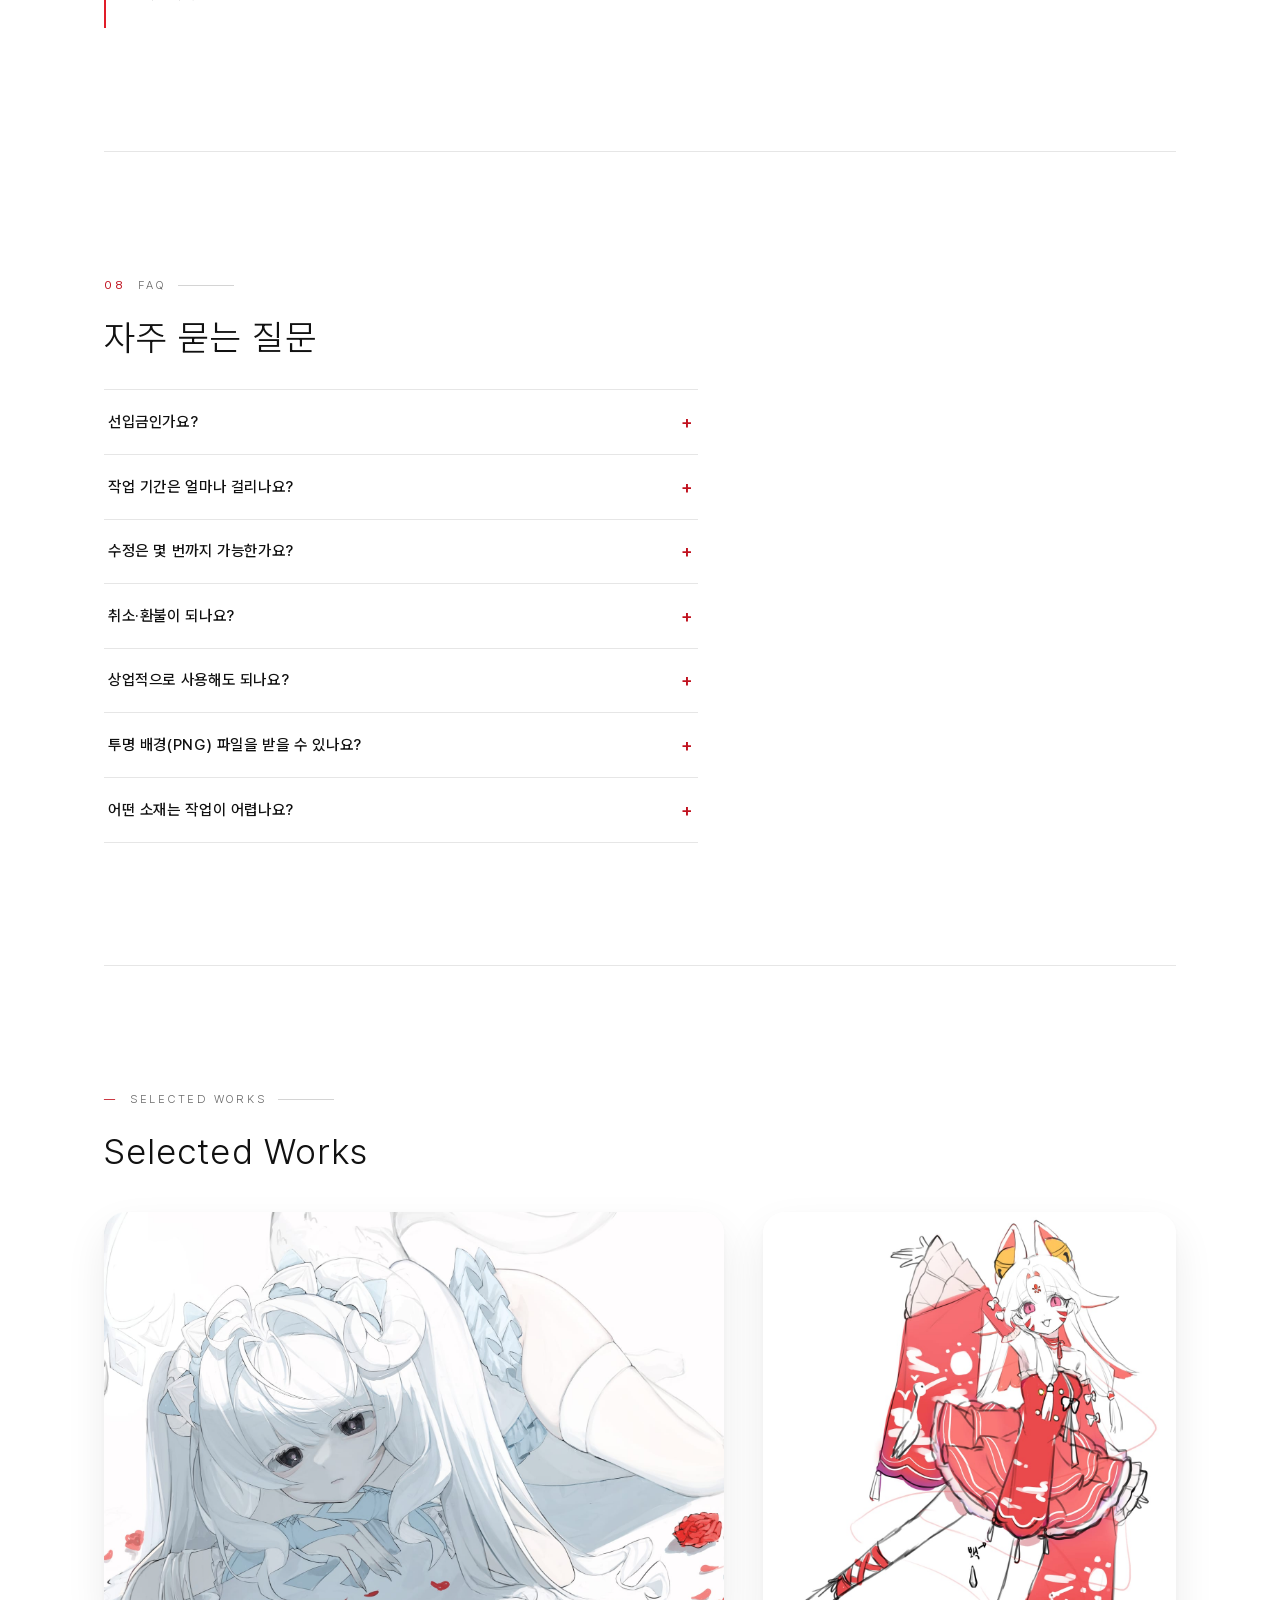
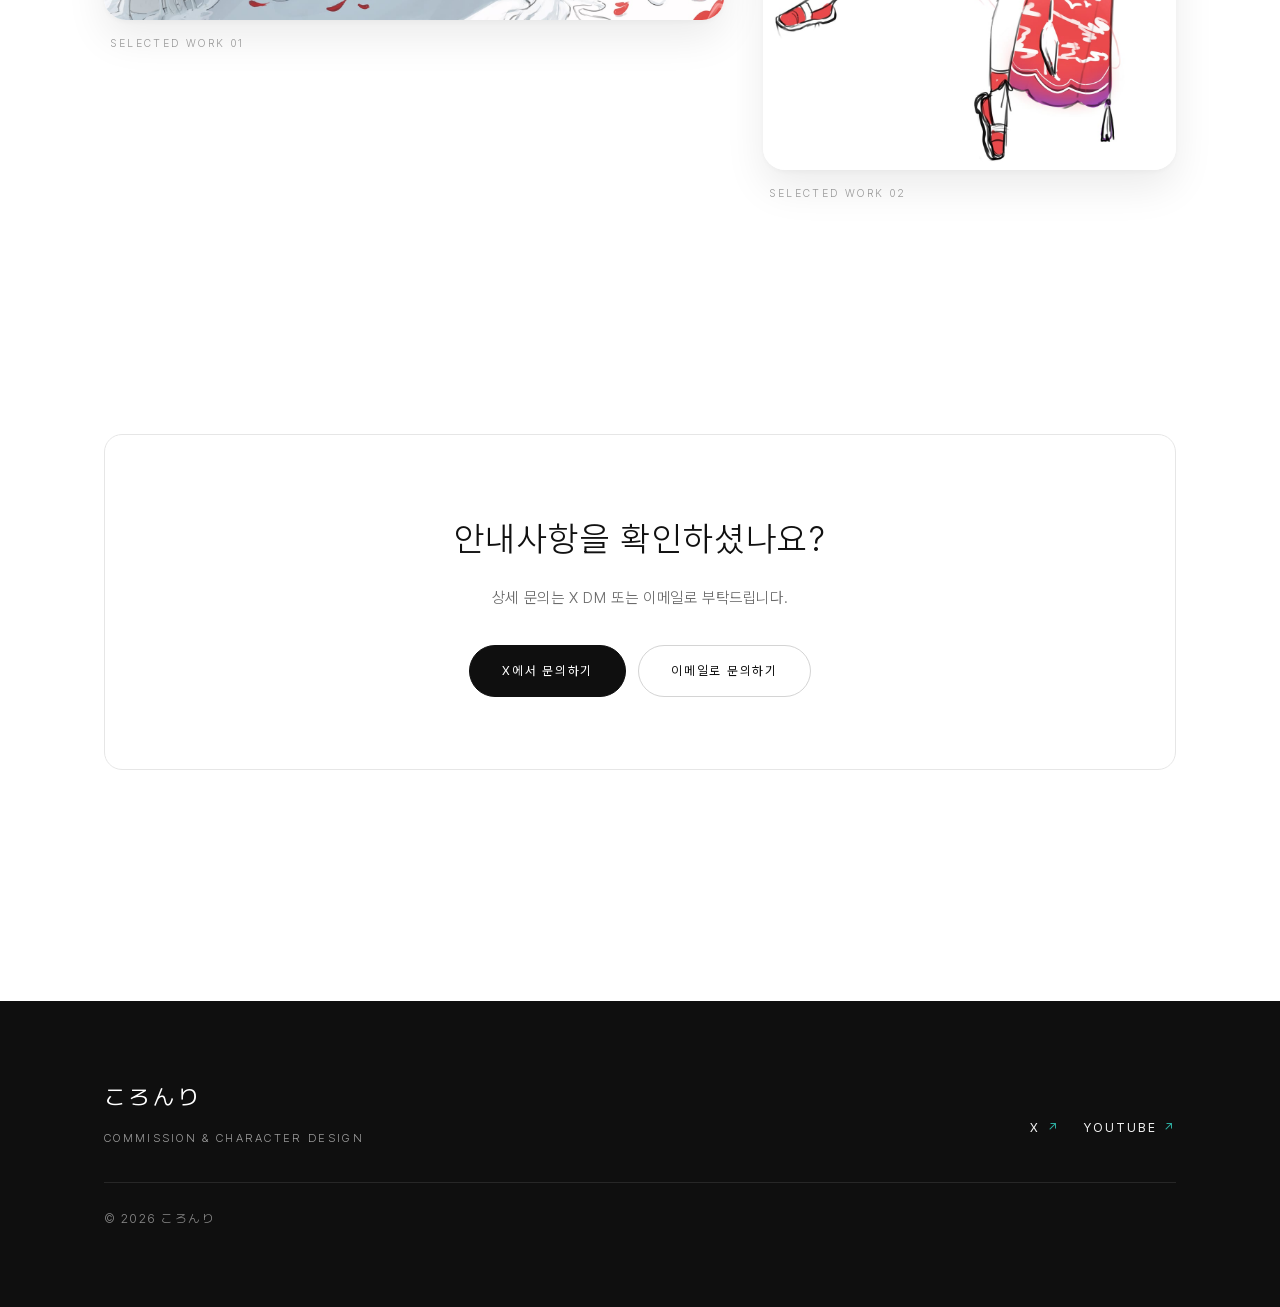
==== commit cdca89aa: "style: Process를 알약 목록 → 번호 노드 플로우차트로 변경 - .flow(화살표 알약) 제거, .flowchart(세로 연결선 스텝퍼) 신설 - 번호 원형 노드 + 연" ====
--- a/index.html
+++ b/index.html
@@ -368,28 +368,28 @@
         <h3 class="section-title" style="font-size: 1.2rem; margin-top: 1.5rem">
           일러스트
         </h3>
-        <ul class="flow">
-          <li>신청 및 상담</li>
-          <li>견적·일정 확인</li>
-          <li>작업 진행</li>
-          <li>1차 컨펌 (러프)</li>
-          <li>2차 컨펌 (선화·밑채색)</li>
-          <li>확인</li>
-          <li>완성본 전달</li>
-        </ul>
+        <ol class="flowchart">
+          <li class="flowchart__step"><span class="flowchart__node"></span><span class="flowchart__label">신청 및 상담</span></li>
+          <li class="flowchart__step"><span class="flowchart__node"></span><span class="flowchart__label">견적·일정 확인</span></li>
+          <li class="flowchart__step"><span class="flowchart__node"></span><span class="flowchart__label">작업 진행</span></li>
+          <li class="flowchart__step"><span class="flowchart__node"></span><span class="flowchart__label">1차 컨펌 (러프)</span></li>
+          <li class="flowchart__step"><span class="flowchart__node"></span><span class="flowchart__label">2차 컨펌 (선화·밑채색)</span></li>
+          <li class="flowchart__step"><span class="flowchart__node"></span><span class="flowchart__label">확인</span></li>
+          <li class="flowchart__step"><span class="flowchart__node"></span><span class="flowchart__label">완성본 전달</span></li>
+        </ol>
 
         <h3 class="section-title" style="font-size: 1.2rem; margin-top: 2rem">
           버츄얼
         </h3>
-        <ul class="flow">
-          <li>신청 및 상담</li>
-          <li>견적·일정 확인</li>
-          <li>작업 진행</li>
-          <li>1차 컨펌 (러프)</li>
-          <li>2차 컨펌 (선화·밑채색)</li>
-          <li>3차 컨펌 (파츠 누락 파일 검수)</li>
-          <li>완성본 전달</li>
-        </ul>
+        <ol class="flowchart">
+          <li class="flowchart__step"><span class="flowchart__node"></span><span class="flowchart__label">신청 및 상담</span></li>
+          <li class="flowchart__step"><span class="flowchart__node"></span><span class="flowchart__label">견적·일정 확인</span></li>
+          <li class="flowchart__step"><span class="flowchart__node"></span><span class="flowchart__label">작업 진행</span></li>
+          <li class="flowchart__step"><span class="flowchart__node"></span><span class="flowchart__label">1차 컨펌 (러프)</span></li>
+          <li class="flowchart__step"><span class="flowchart__node"></span><span class="flowchart__label">2차 컨펌 (선화·밑채색)</span></li>
+          <li class="flowchart__step"><span class="flowchart__node"></span><span class="flowchart__label">3차 컨펌 (파츠 누락 파일 검수)</span></li>
+          <li class="flowchart__step"><span class="flowchart__node"></span><span class="flowchart__label">완성본 전달</span></li>
+        </ol>
 
         <p class="callout measure">
           수정은 작가 실수에 한해 무제한이며, 실수가 아닌 수정은 추가금이
--- a/src/styles.css
+++ b/src/styles.css
@@ -888,29 +888,70 @@
   letter-spacing: 0.08em;
 }
 
-/* 과정 흐름(파이프라인) */
-.flow {
-  margin-top: 1.75rem;
+/* 과정 흐름 — 번호 노드를 세로 연결선으로 잇는 플로우차트(스텝퍼) */
+.flowchart {
+  list-style: none;
+  margin: 1.5rem 0 0;
+  padding: 0;
+  counter-reset: fc;
+}
+
+.flowchart__step {
+  position: relative;
+  counter-increment: fc;
   display: flex;
-  flex-wrap: wrap;
-  gap: 0.6rem;
-}
-
-.flow li {
-  display: flex;
+  align-items: flex-start;
+  gap: 1rem;
+  padding-bottom: 1.4rem;
+}
+
+.flowchart__step:last-child {
+  padding-bottom: 0;
+}
+
+/* 노드 하단부터 스텝 하단(=다음 노드 상단)까지 잇는 연결선 */
+.flowchart__step:not(:last-child)::after {
+  content: "";
+  position: absolute;
+  left: 1.125rem;
+  top: 2.25rem;
+  bottom: 0;
+  width: 1.5px;
+  background: var(--color-line-strong);
+  transform: translateX(-0.75px);
+}
+
+.flowchart__node {
+  position: relative;
+  z-index: 1;
+  flex: 0 0 auto;
+  width: 2.25rem;
+  height: 2.25rem;
+  border-radius: 999px;
+  border: 1px solid var(--color-ink);
+  background: var(--color-surface);
+  display: inline-flex;
   align-items: center;
-  gap: 0.7rem;
-  padding: 0.7rem 1.05rem;
-  border: var(--border);
-  border-radius: 999px;
-  background: var(--color-surface);
-  font-weight: 400;
-  font-size: 0.9rem;
-}
-
-.flow li:not(:last-child)::after {
-  content: "→";
-  color: var(--color-accent);
+  justify-content: center;
+  font-size: 0.82rem;
+  font-weight: 500;
+  font-variant-numeric: tabular-nums;
+  color: var(--color-ink);
+}
+
+.flowchart__node::before {
+  content: counter(fc);
+}
+
+.flowchart__label {
+  padding-top: 0.45rem;
+  color: var(--color-text);
+}
+
+/* 마지막 노드는 완료 강조 (채워진 원) */
+.flowchart__step:last-child .flowchart__node {
+  background: var(--color-ink);
+  color: #fff;
 }
 
 /* ---------- 12. 신청 양식 ---------- */
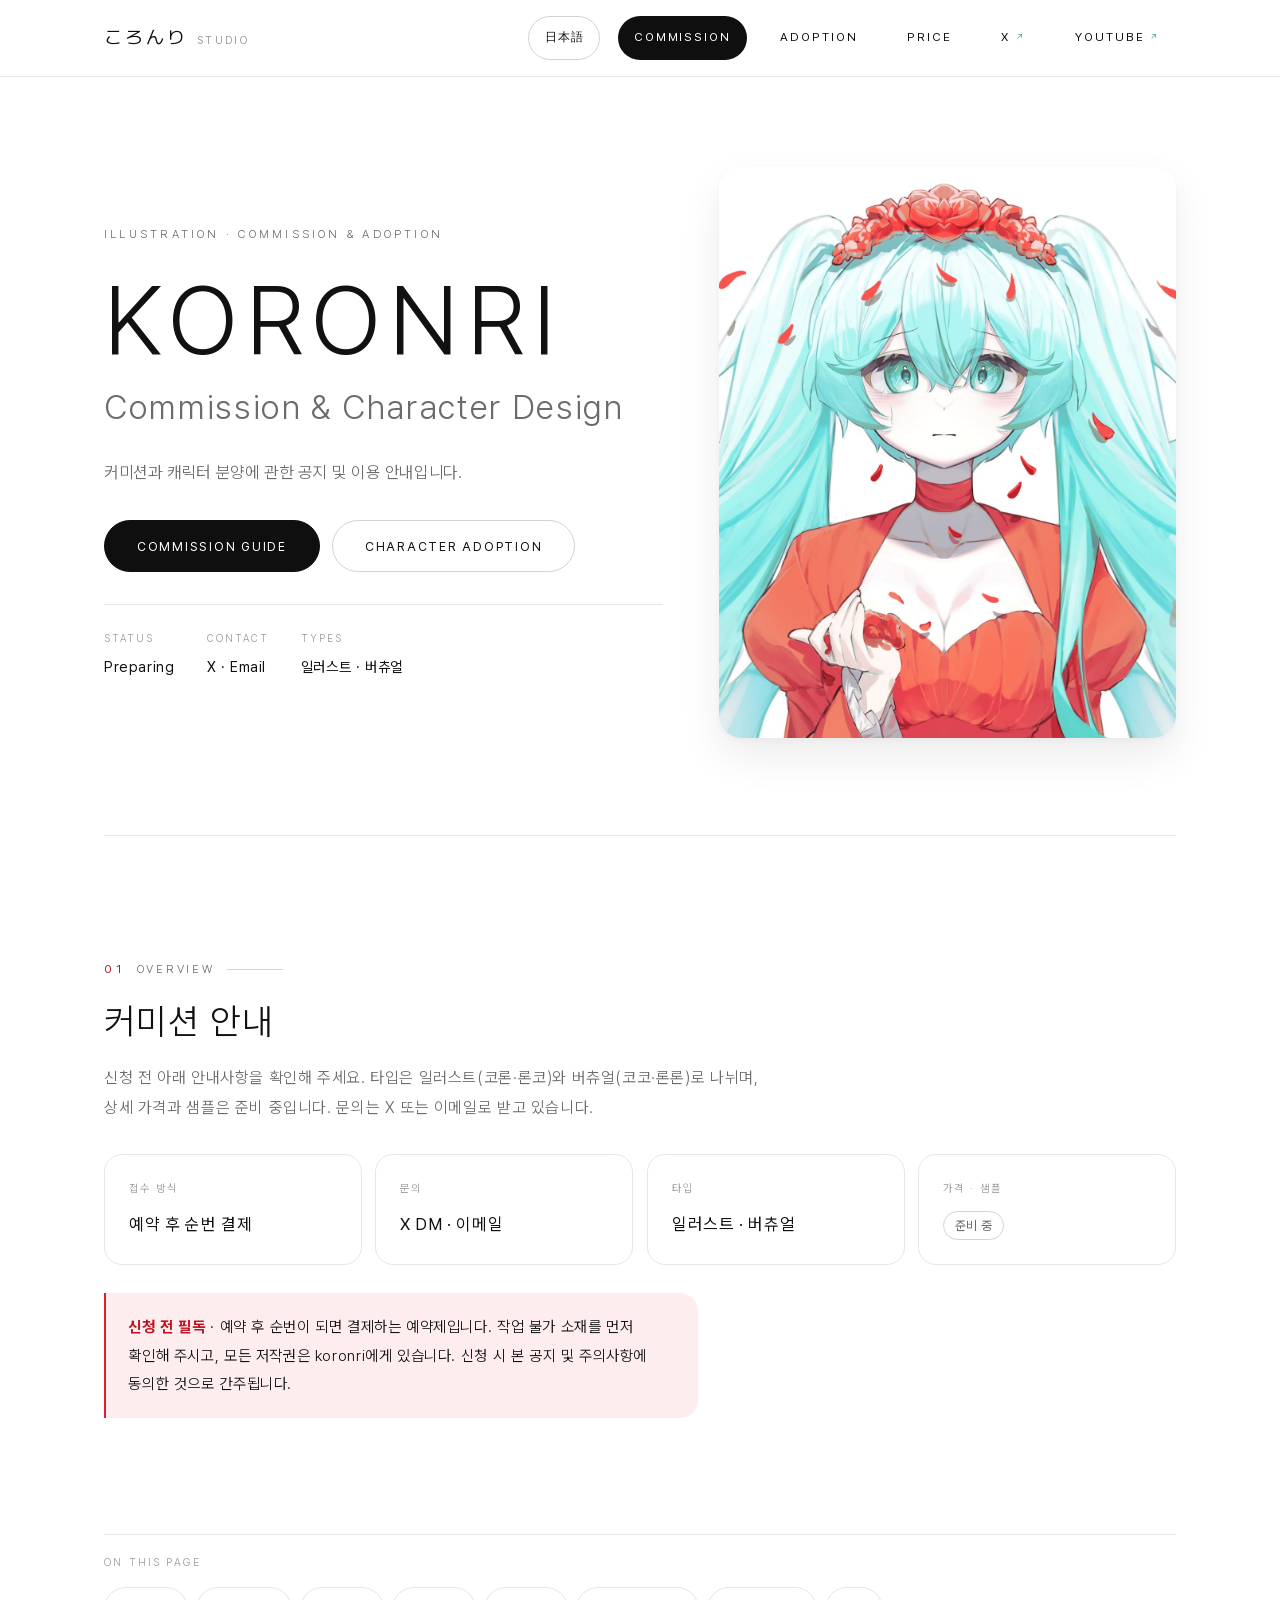
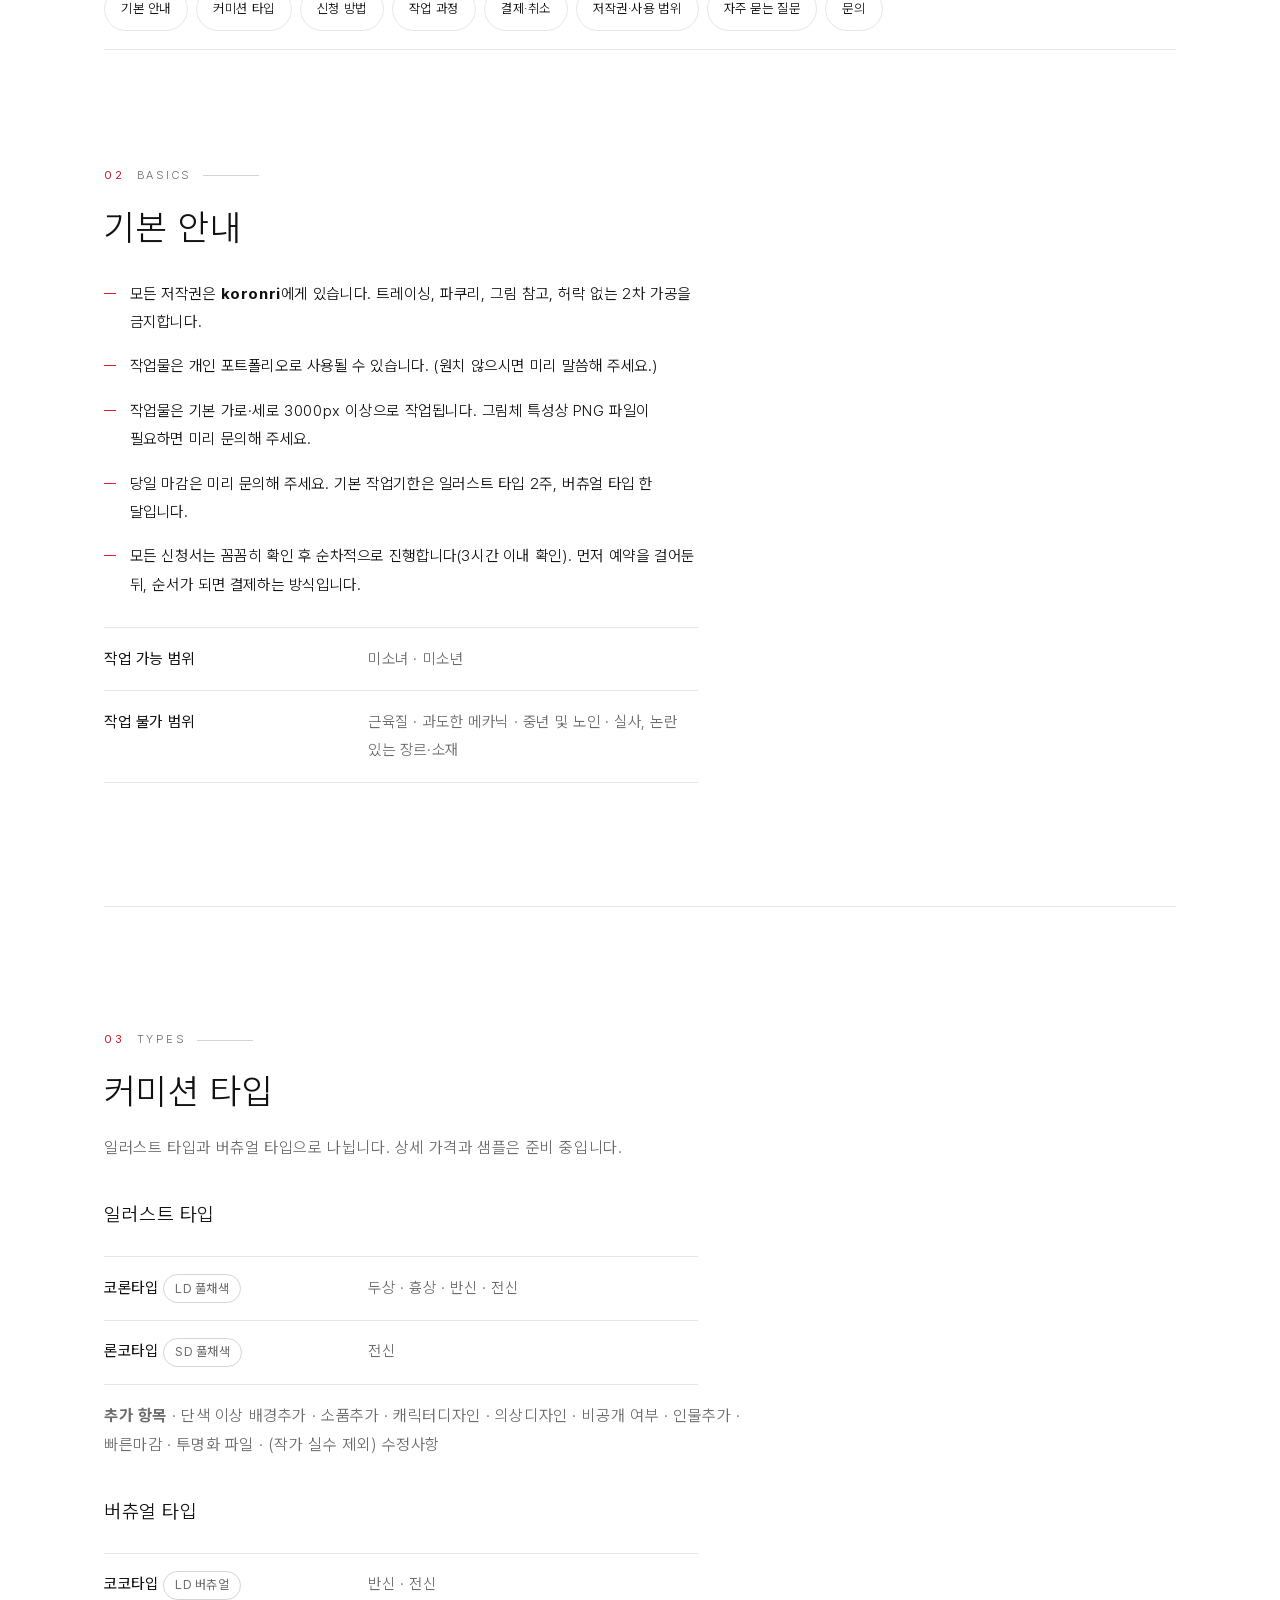
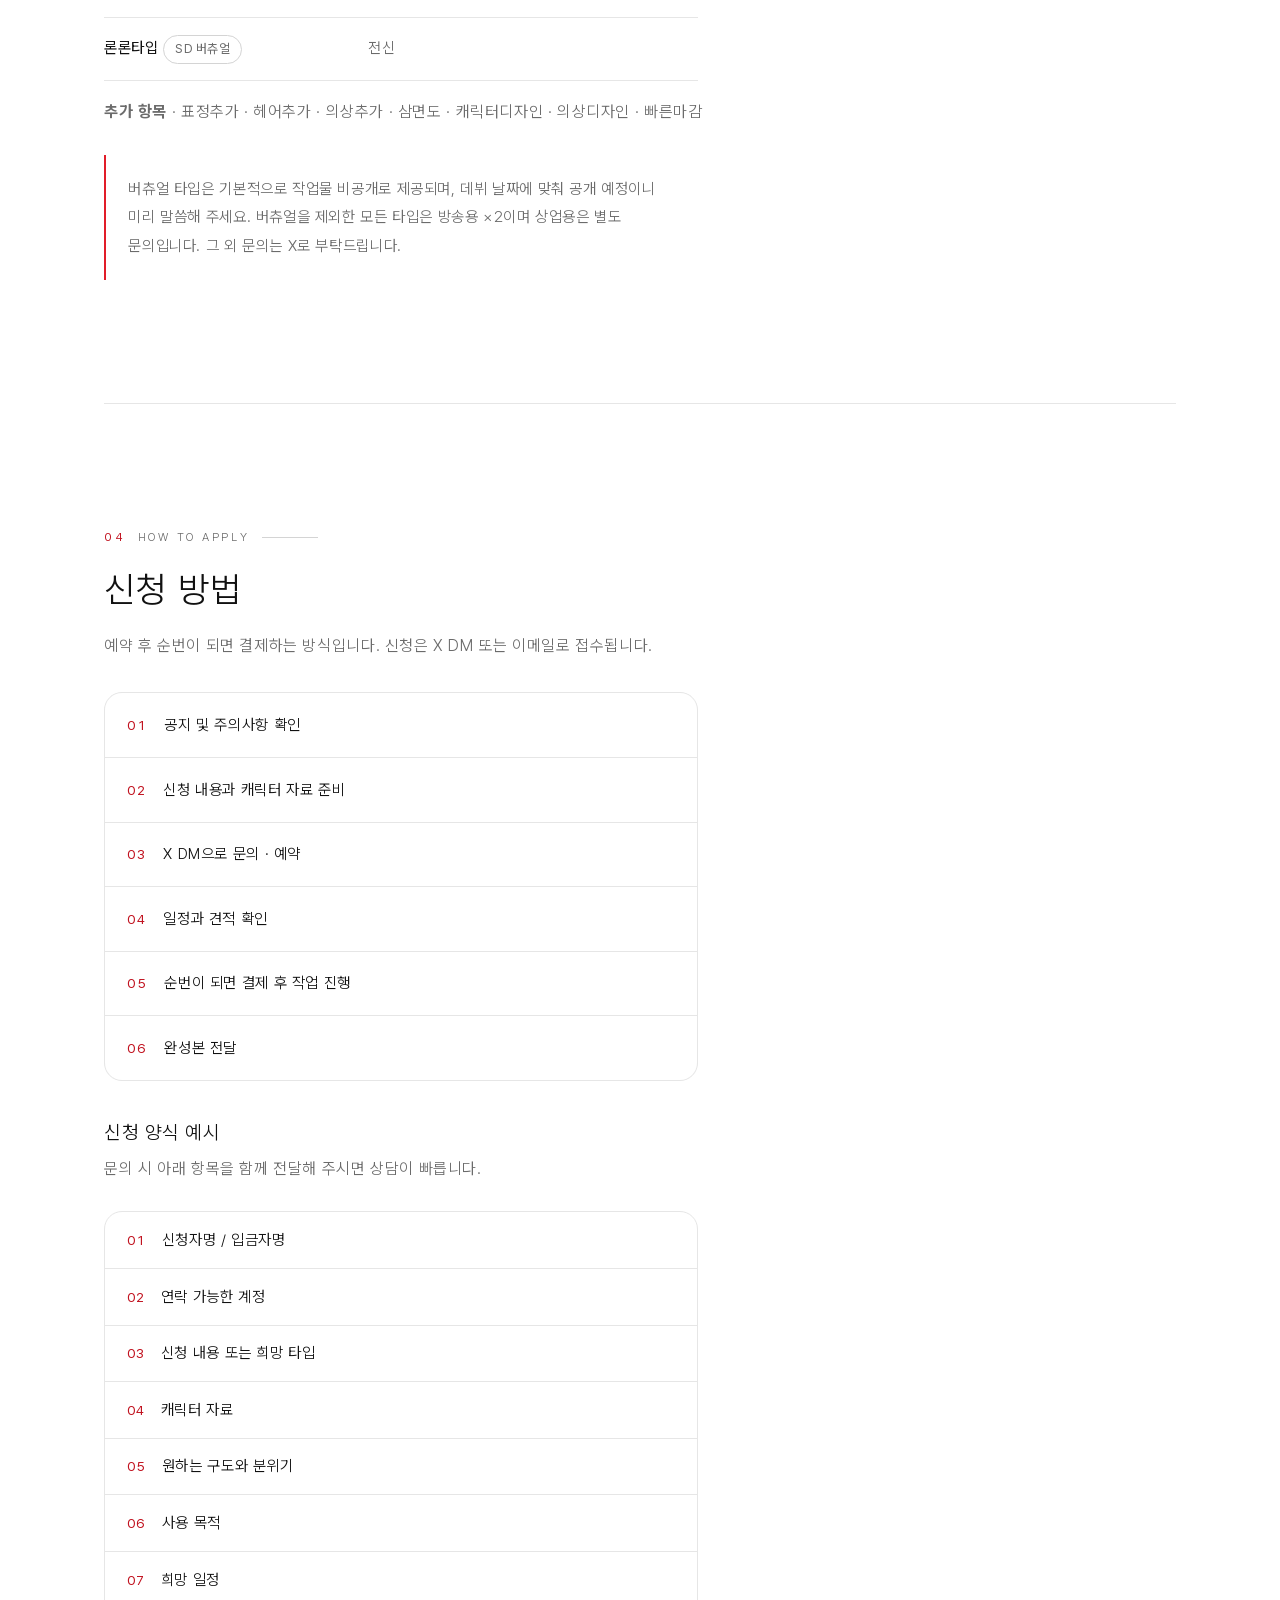
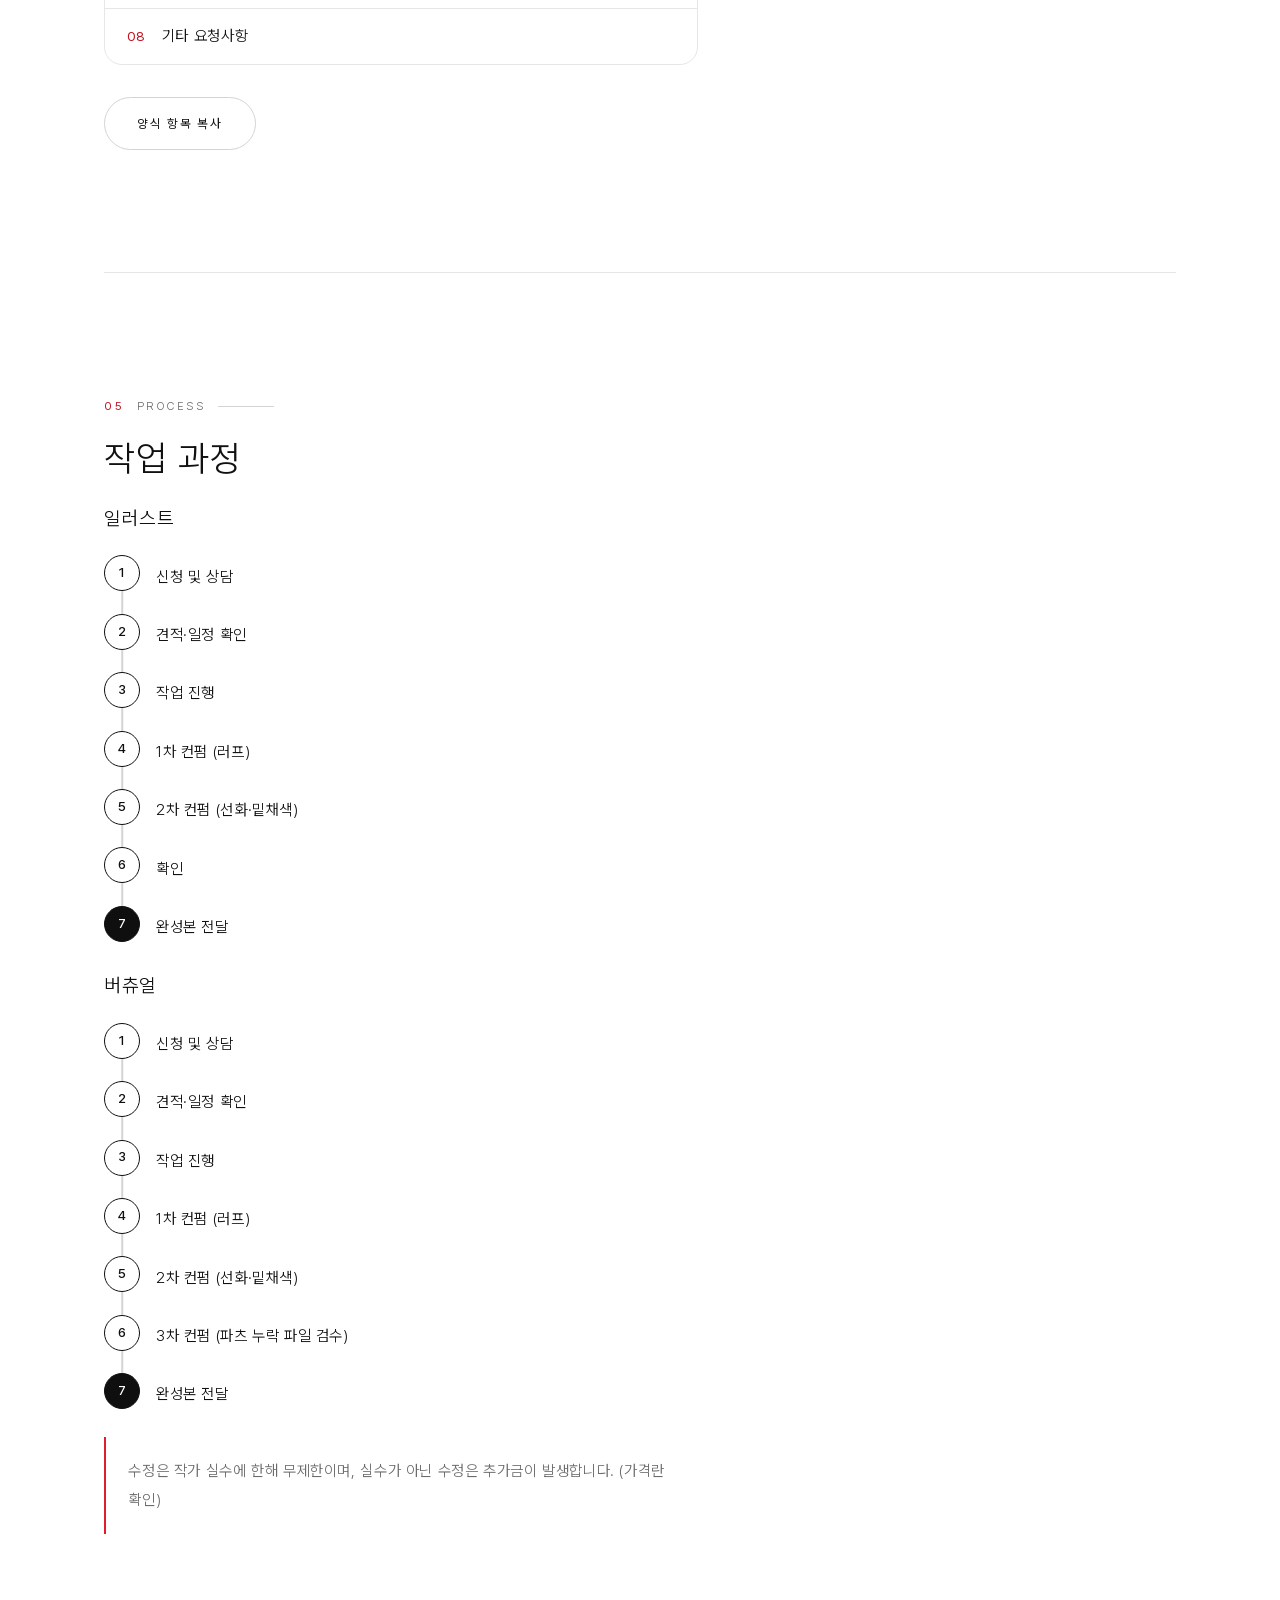
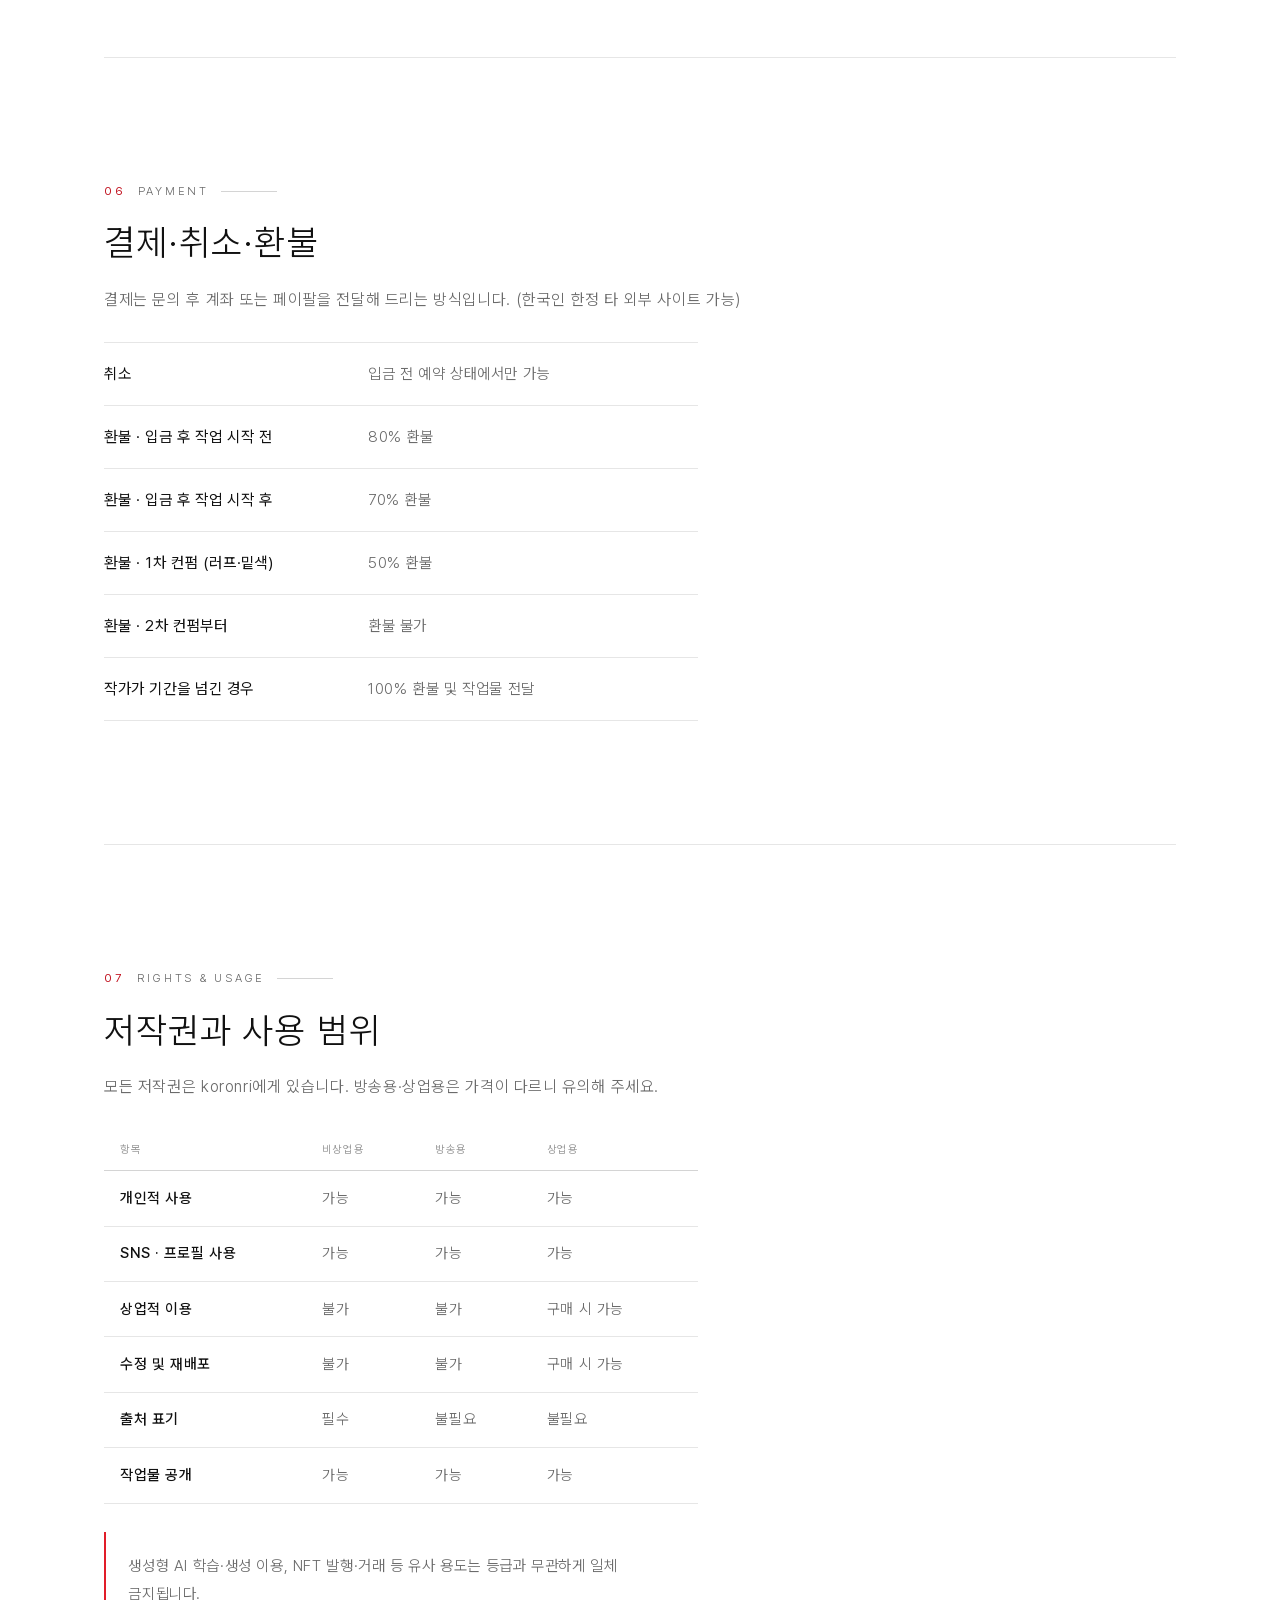
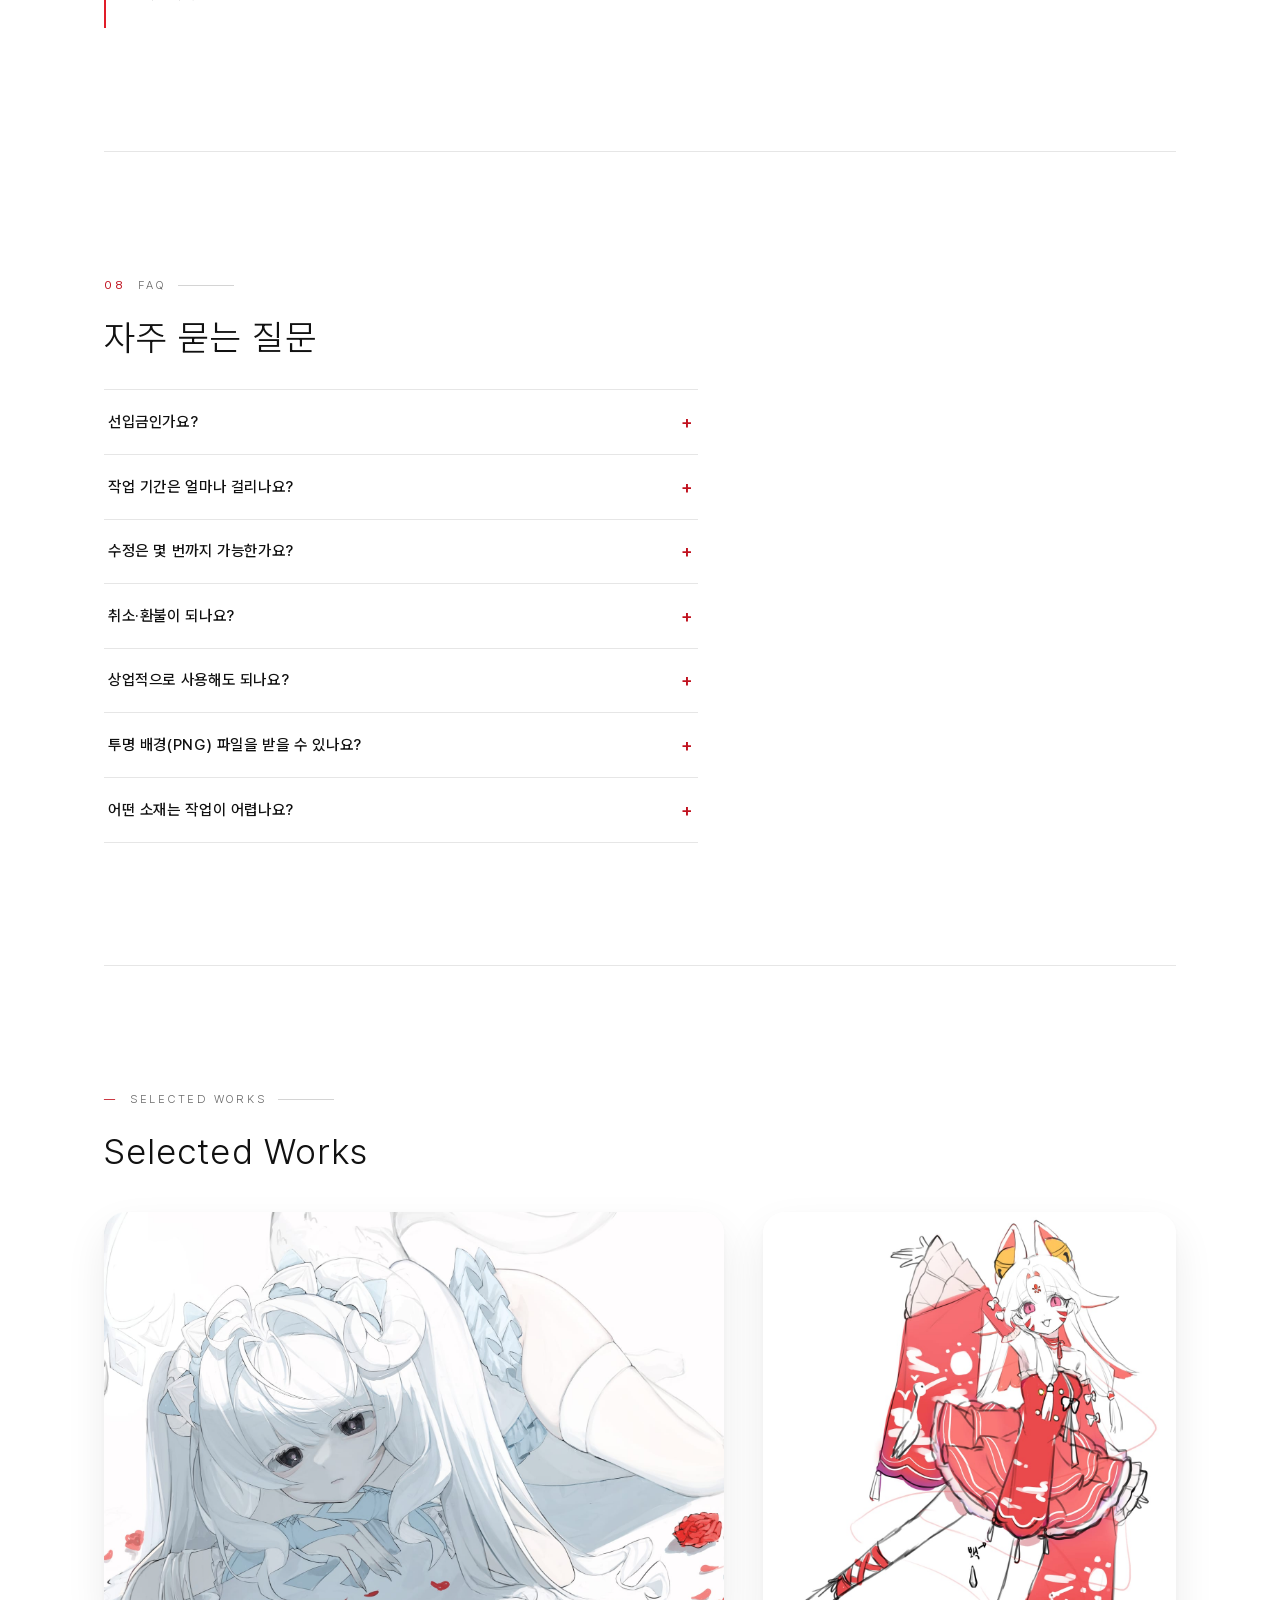
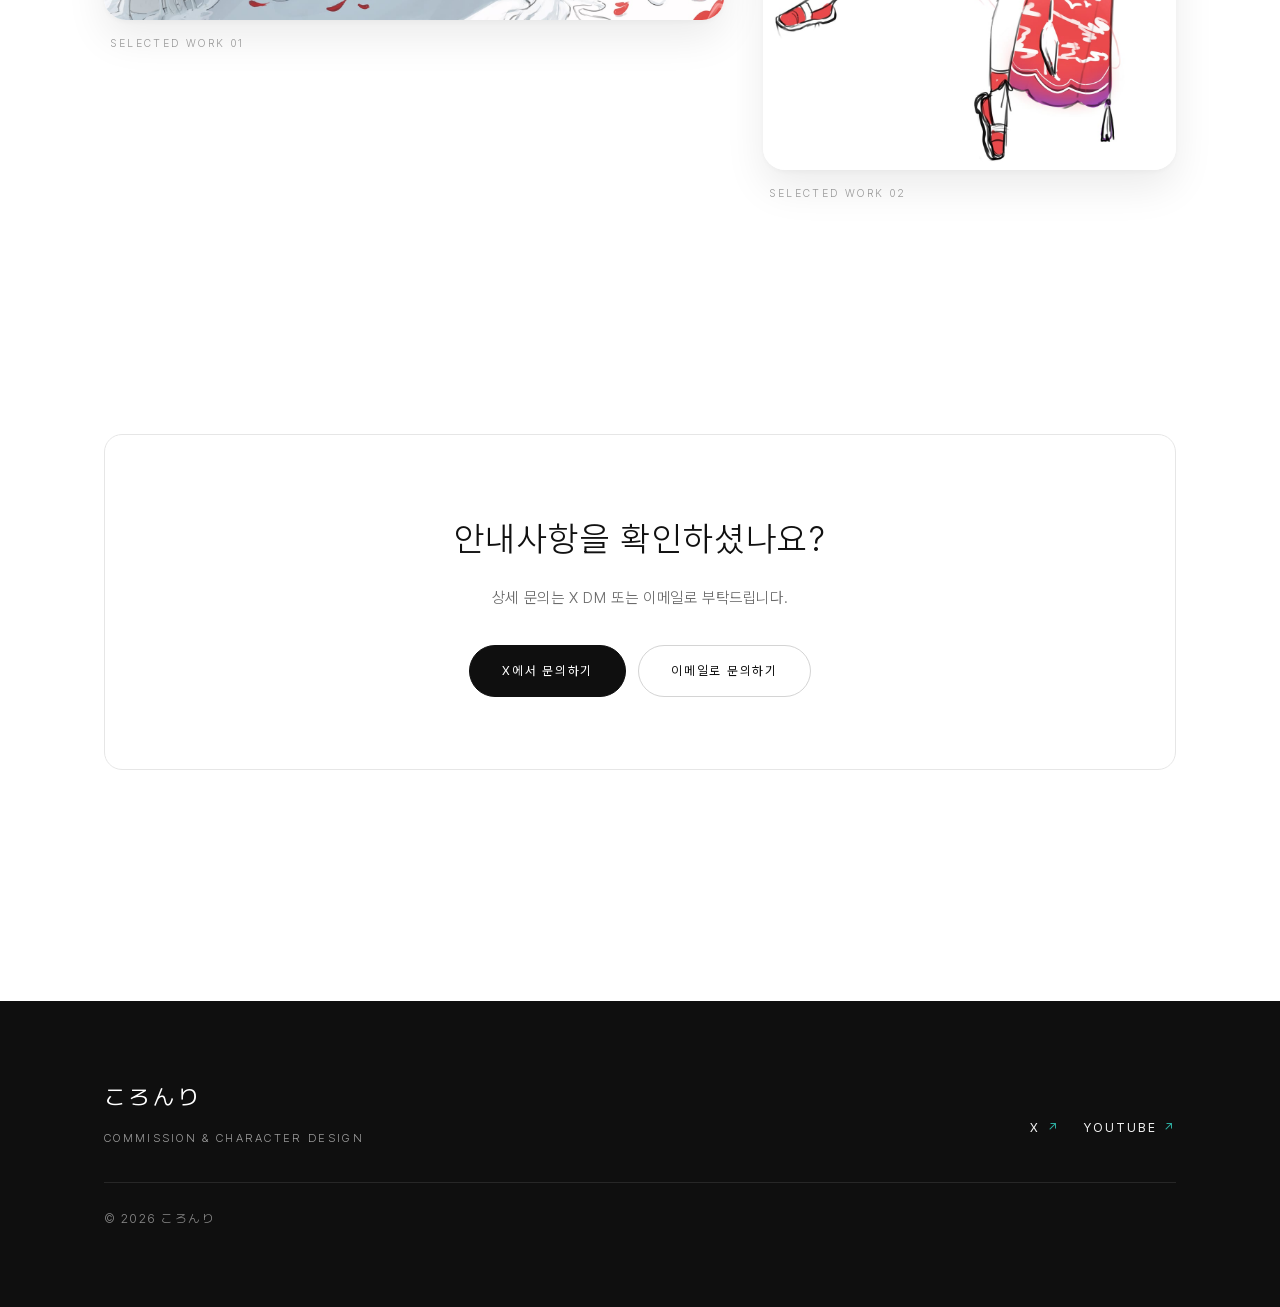
==== commit c8ffc506: "feat: 가격 페이지 + 자가수정 관리자 페이지(GitHub API) - pricing.html: data/pricing.json을 런타임에 읽어 타입별 가격·옵션 렌더 (예시 " ====
--- a/index.html
+++ b/index.html
@@ -69,6 +69,9 @@
             </li>
             <li>
               <a class="site-nav__link" href="./adoption.html">Adoption</a>
+            </li>
+            <li>
+              <a class="site-nav__link" href="./pricing.html">Price</a>
             </li>
             <li>
               <a
@@ -751,7 +754,7 @@
           });
 
           window.addEventListener('resize', function () {
-            if (window.innerWidth >= 768 && isOpen()) close(false);
+            if (window.innerWidth >= 896 && isOpen()) close(false);
           });
         } catch (err) {
           /* 실패해도 데스크톱/노-JS 인라인 내비는 정상 동작 */
--- a/src/styles.css
+++ b/src/styles.css
@@ -352,7 +352,7 @@
   display: none;
 }
 
-@media (max-width: 47.99em) {
+@media (max-width: 55.99em) {
   :root.nav-js .nav-toggle {
     display: inline-flex;
     align-items: center;
@@ -1431,3 +1431,159 @@
   color: var(--color-accent-dark);
   border-color: var(--color-accent);
 }
+
+/* ---------- 22. 가격표 ---------- */
+.price-cat {
+  margin-top: 2.25rem;
+}
+
+.price-cat__title {
+  font-size: 1.15rem;
+  font-weight: 500;
+  padding-bottom: 0.7rem;
+  border-bottom: 1px solid var(--color-line-strong);
+}
+
+.price-row {
+  display: flex;
+  justify-content: space-between;
+  align-items: baseline;
+  gap: 1.25rem;
+  padding: 0.9rem 0.25rem;
+  border-bottom: var(--border);
+}
+
+.price-row__name {
+  color: var(--color-text);
+}
+
+.price-row__price {
+  color: var(--color-ink);
+  font-weight: 500;
+  font-variant-numeric: tabular-nums;
+  white-space: nowrap;
+}
+
+.price-updated {
+  color: var(--color-faint);
+  font-size: 0.8rem;
+  letter-spacing: 0.04em;
+  margin-top: 1.75rem;
+}
+
+/* ---------- 23. 관리자 페이지 ---------- */
+.admin-note {
+  margin-top: 1.25rem;
+  padding: 1.15rem 1.3rem;
+  border: var(--border);
+  border-radius: var(--radius-card);
+  background: var(--color-surface-2);
+  color: var(--color-muted);
+  font-size: 0.9rem;
+}
+
+.admin-field {
+  margin-top: 1.25rem;
+}
+
+.admin-field > label {
+  display: block;
+  font-size: 0.72rem;
+  letter-spacing: 0.14em;
+  text-transform: uppercase;
+  color: var(--color-faint);
+  margin-bottom: 0.5rem;
+}
+
+.admin-input,
+.admin-textarea {
+  width: 100%;
+  font: inherit;
+  color: var(--color-text);
+  background: var(--color-surface);
+  border: 1px solid var(--color-line-strong);
+  border-radius: var(--radius-sm, 12px);
+  padding: 0.7rem 0.9rem;
+}
+
+.admin-textarea {
+  min-height: 5rem;
+  resize: vertical;
+}
+
+.admin-cat {
+  margin-top: 1.5rem;
+  padding: 1.15rem 1.2rem;
+  border: var(--border);
+  border-radius: var(--radius-card);
+  background: var(--color-surface);
+}
+
+.admin-row {
+  display: flex;
+  gap: 0.6rem;
+  align-items: center;
+  margin-top: 0.6rem;
+}
+
+.admin-row .admin-input {
+  border-radius: 999px;
+  padding: 0.55rem 0.9rem;
+}
+
+.admin-row__name {
+  flex: 1 1 auto;
+  min-width: 0;
+}
+
+.admin-row__price {
+  flex: 0 0 40%;
+  min-width: 0;
+}
+
+.admin-remove {
+  flex: 0 0 auto;
+  width: 34px;
+  height: 34px;
+  border-radius: 999px;
+  border: 1px solid var(--color-line-strong);
+  background: transparent;
+  color: var(--color-muted);
+  cursor: pointer;
+  line-height: 1;
+}
+
+.admin-remove:hover {
+  border-color: var(--color-accent);
+  color: var(--color-accent-dark);
+}
+
+.admin-addbtn {
+  margin-top: 0.85rem;
+  font-size: 0.8rem;
+  letter-spacing: 0.06em;
+  color: var(--color-accent-dark);
+  background: transparent;
+  border: 1px dashed var(--color-line-strong);
+  border-radius: 999px;
+  padding: 0.5rem 1rem;
+  cursor: pointer;
+}
+
+.admin-addbtn:hover {
+  border-color: var(--color-accent);
+}
+
+.admin-status {
+  margin-top: 1rem;
+  font-size: 0.9rem;
+  min-height: 1.4em;
+}
+
+.admin-status--ok {
+  color: var(--color-mint);
+}
+
+.admin-status--err {
+  color: var(--color-accent-dark);
+}
